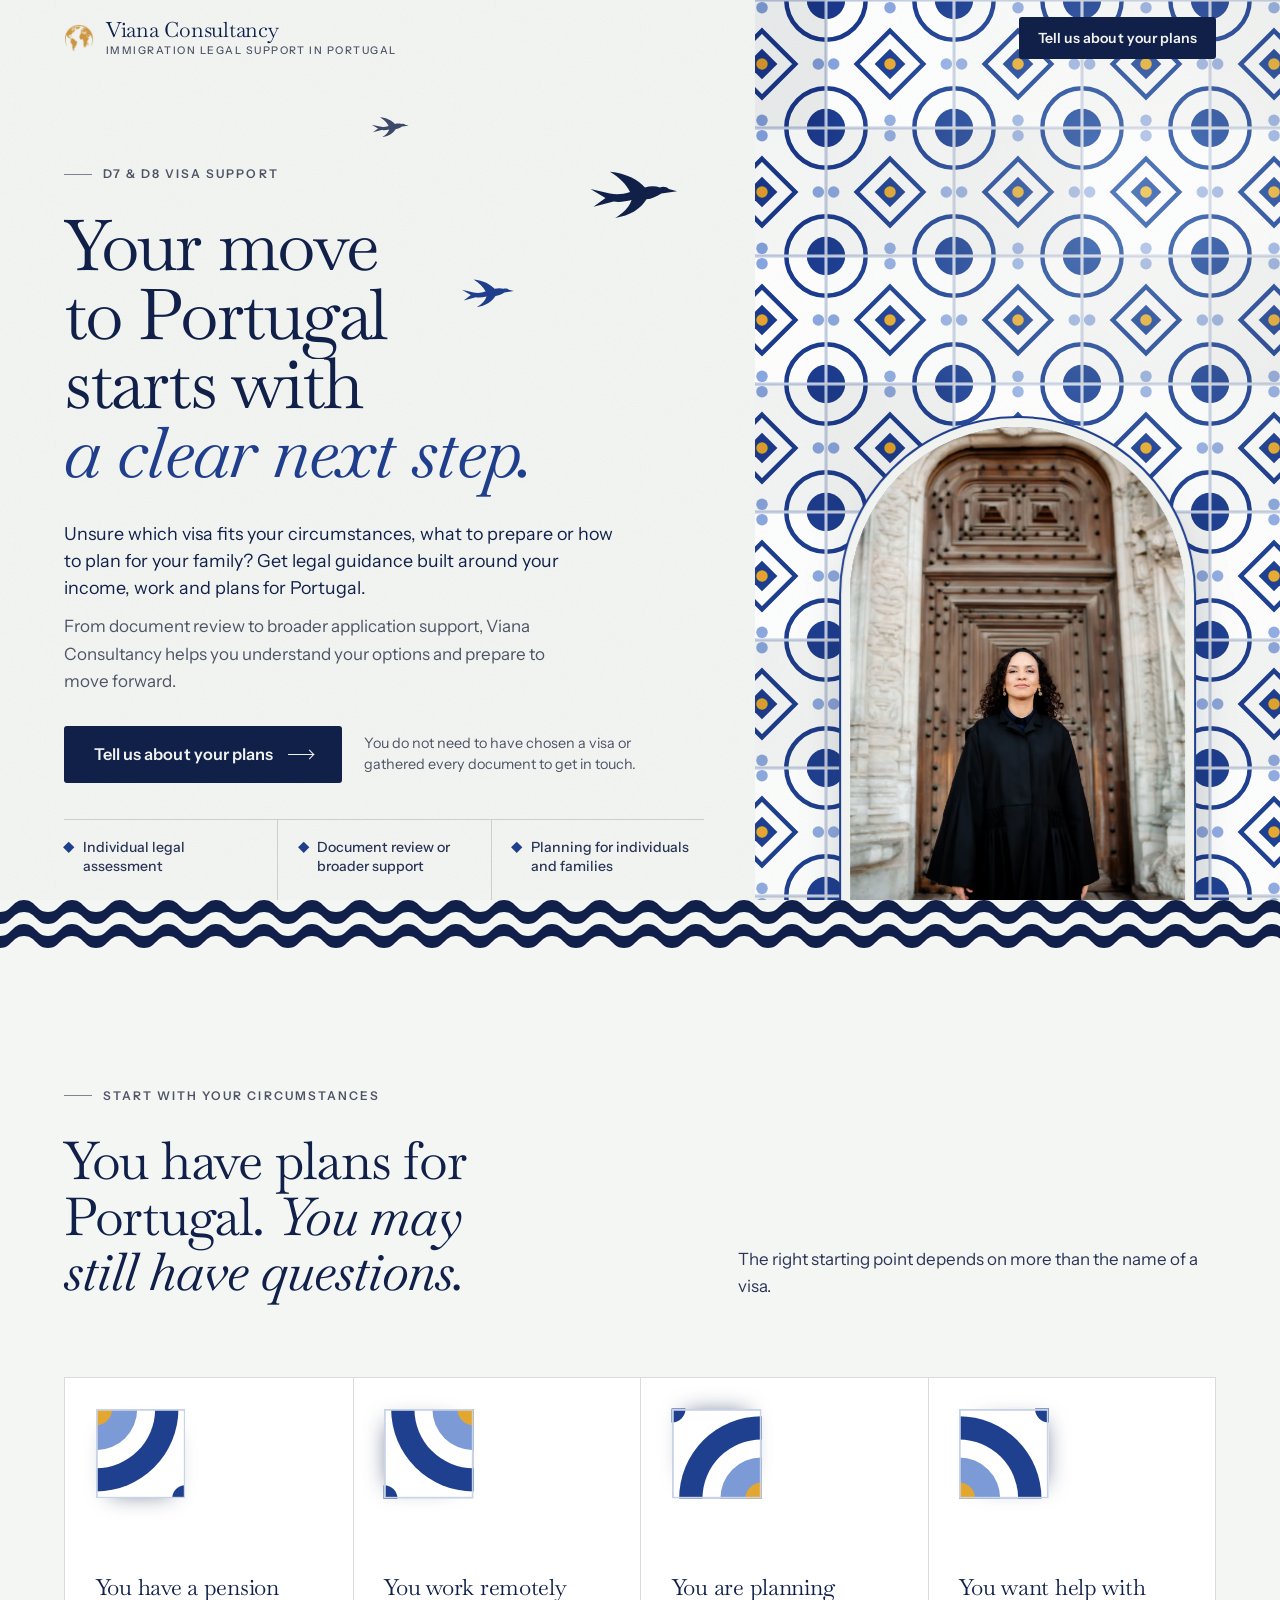
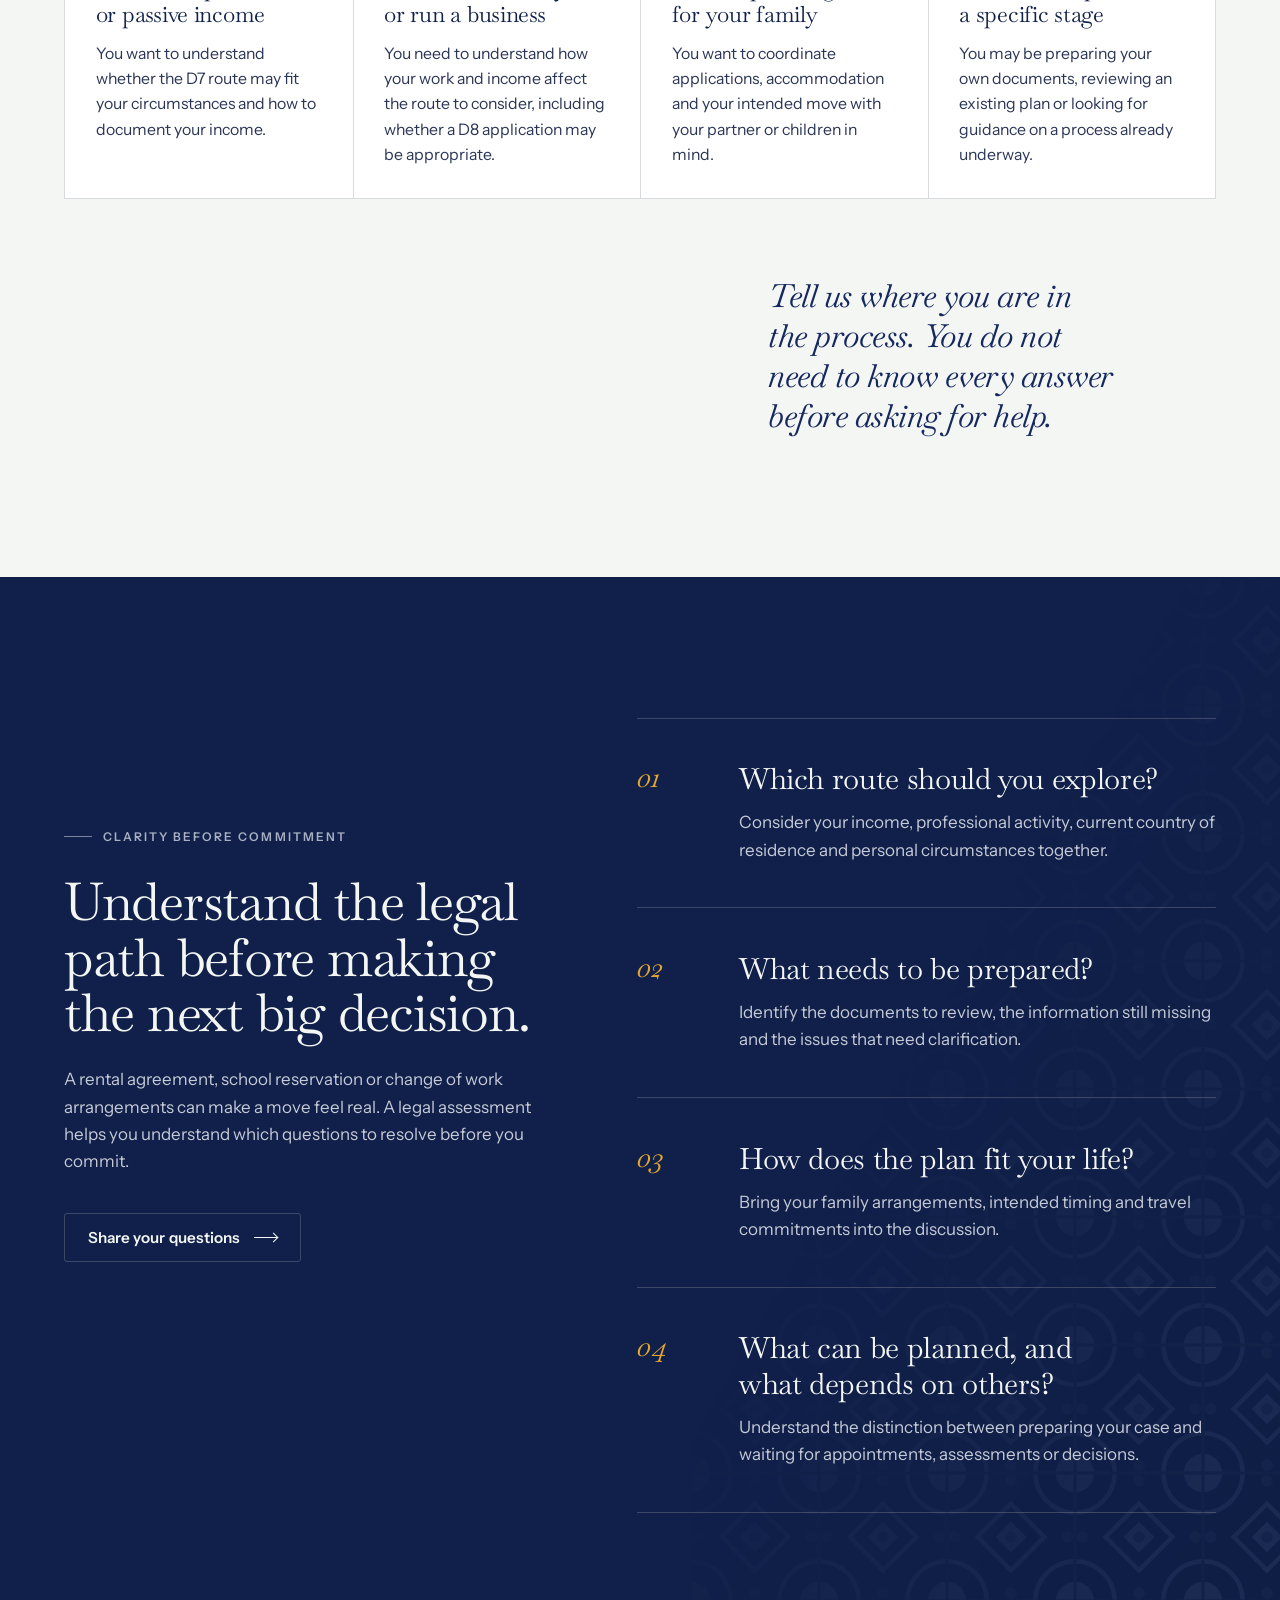
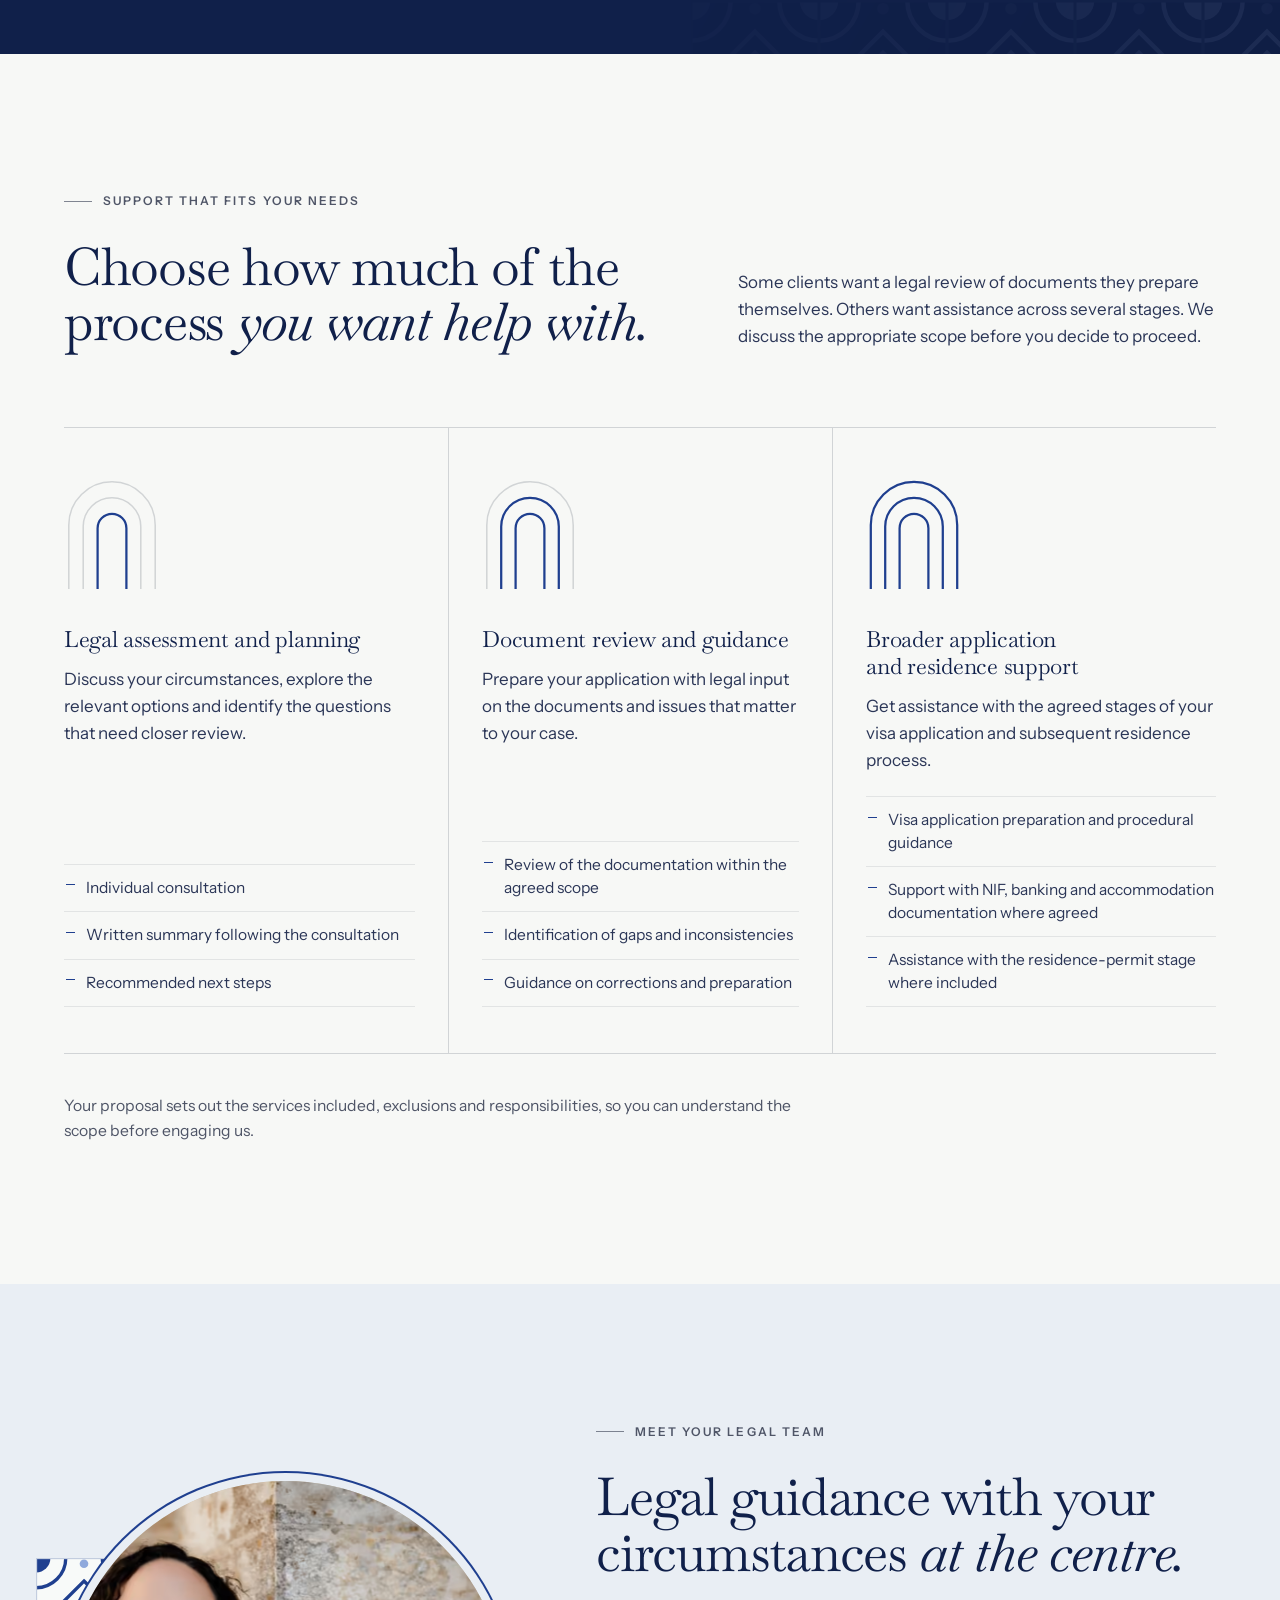
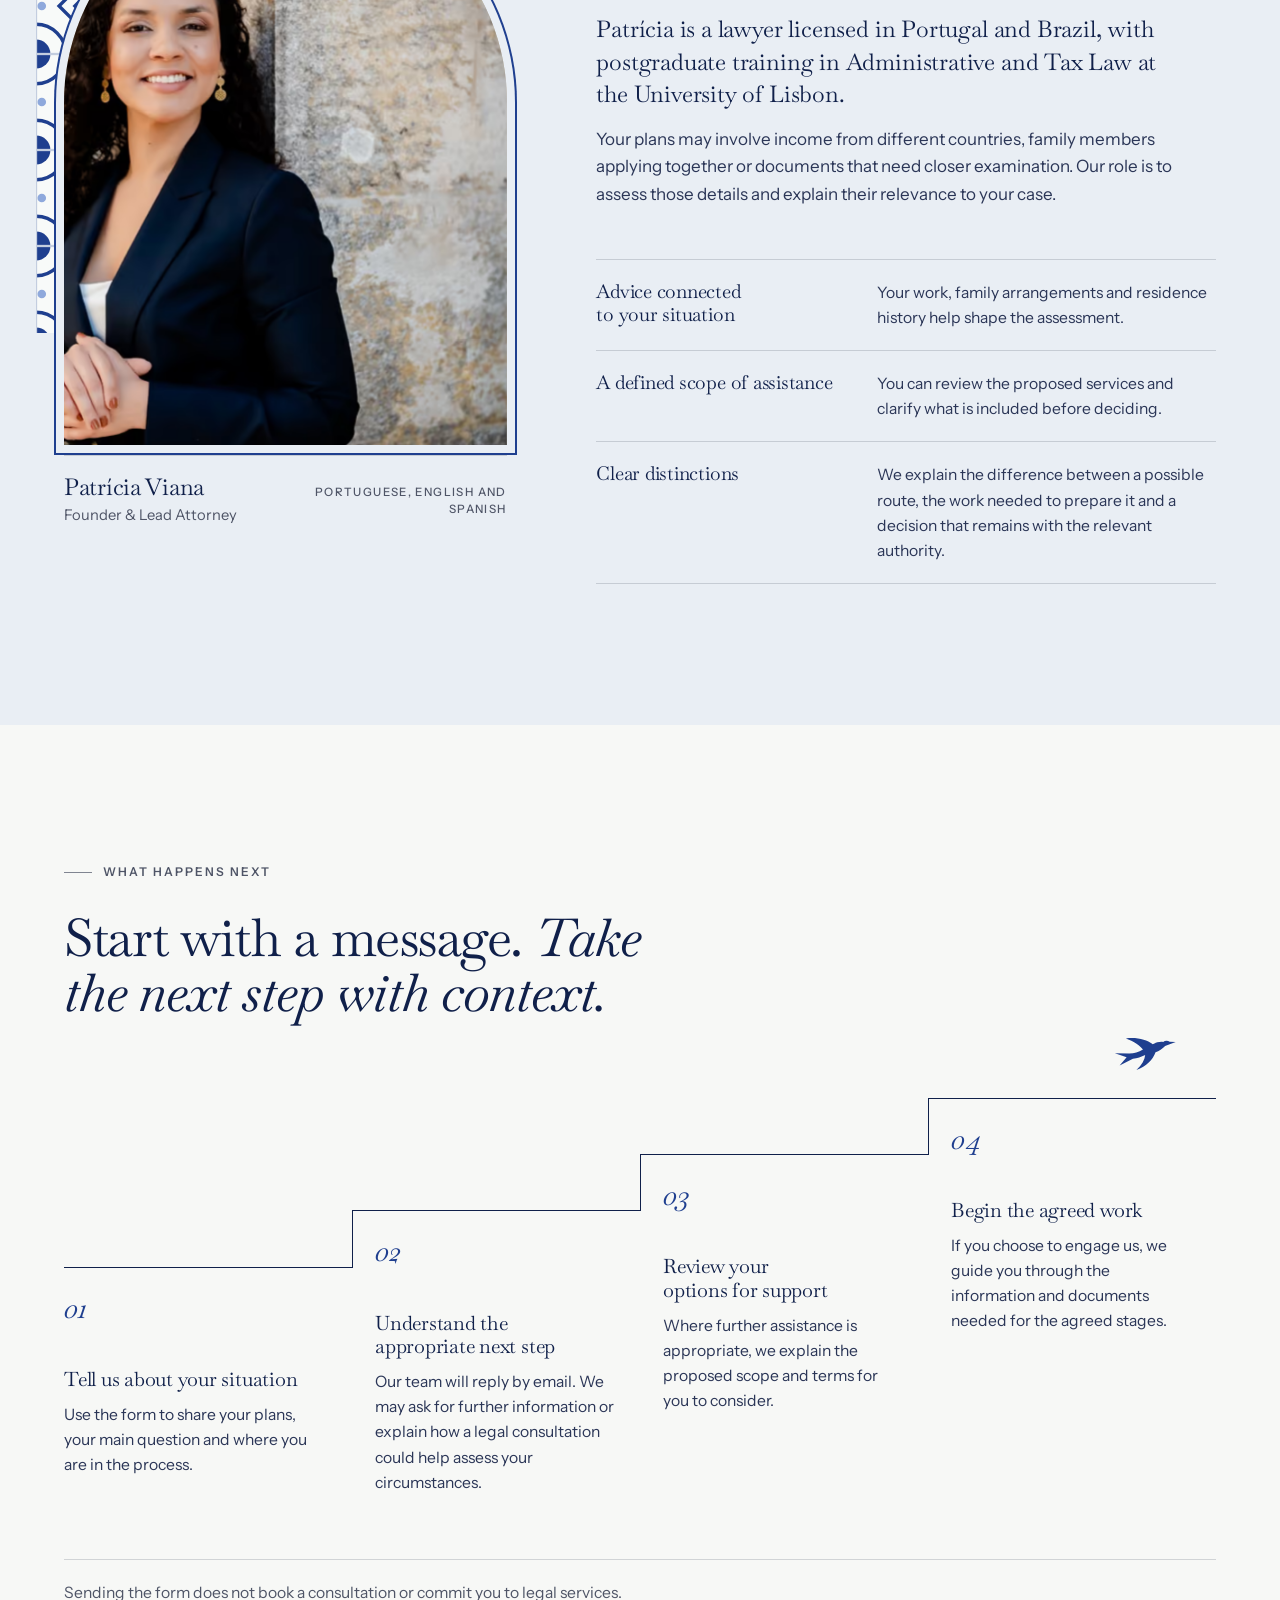
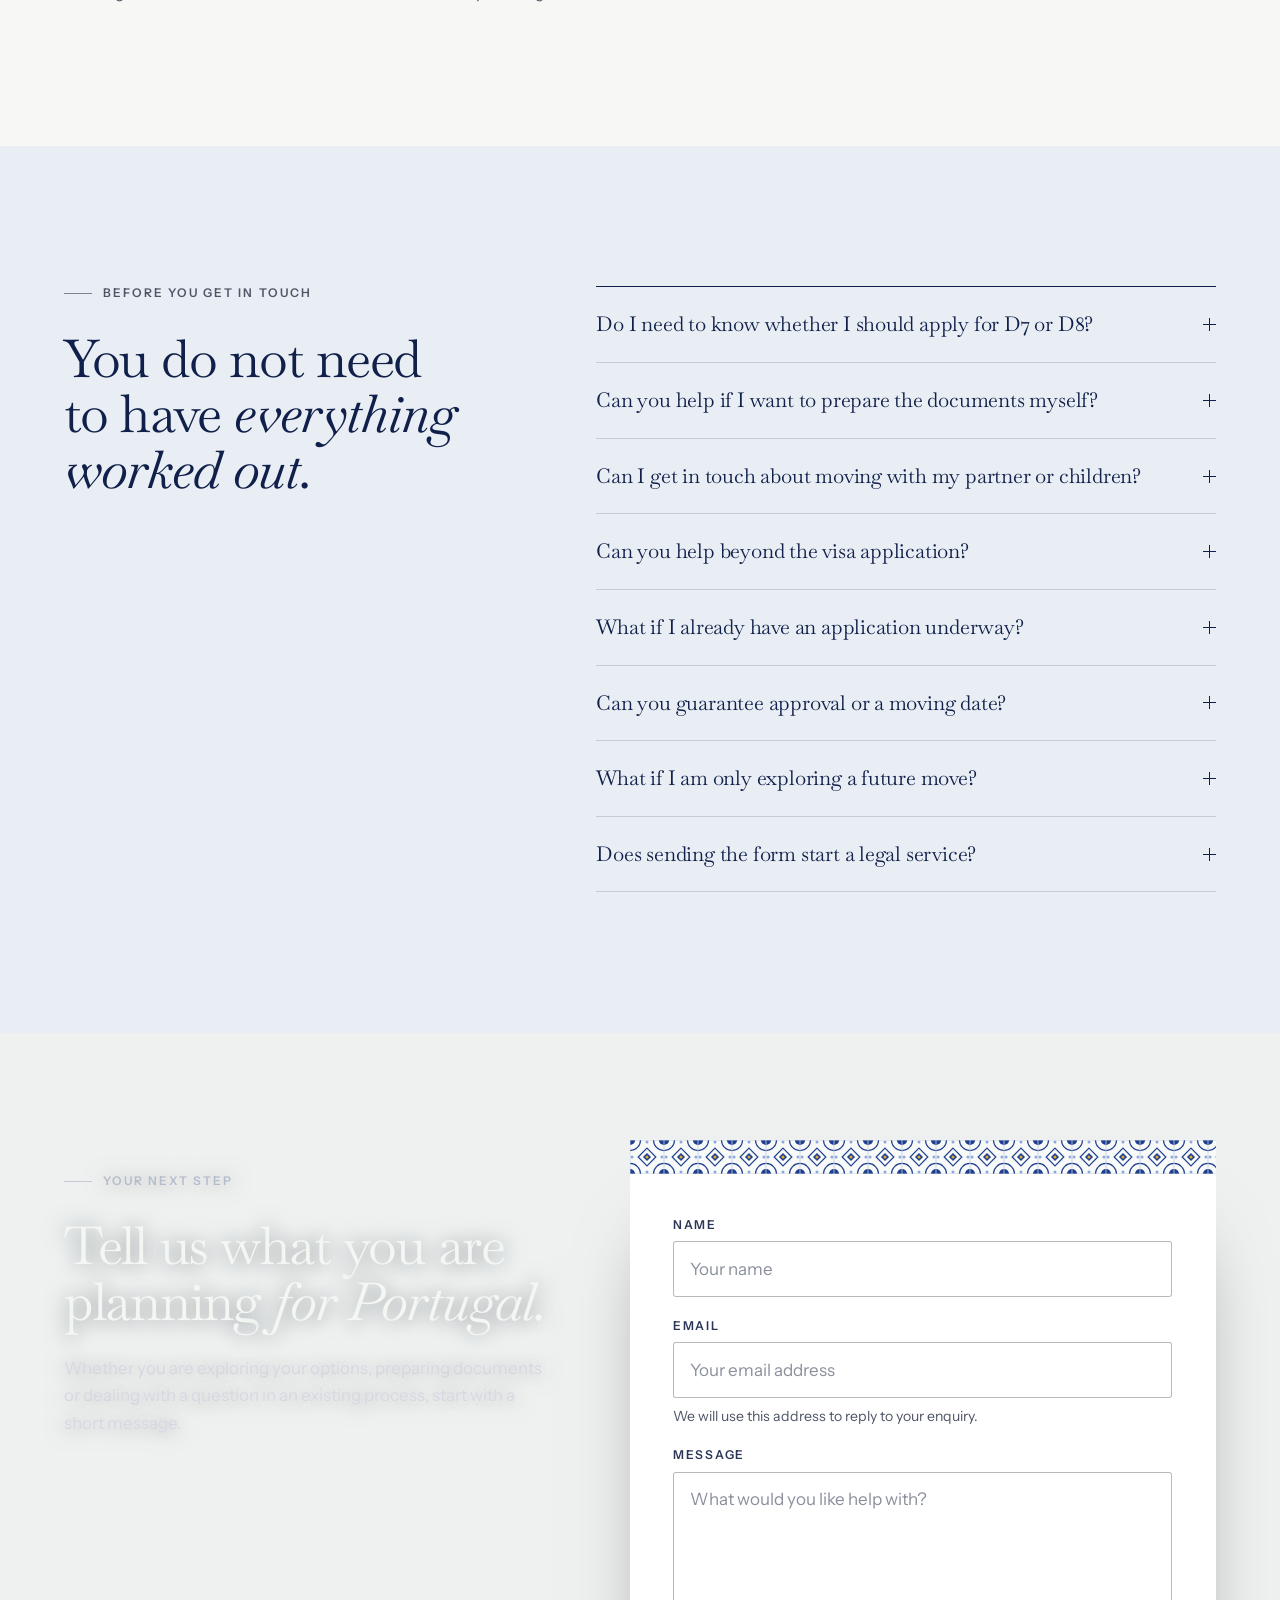
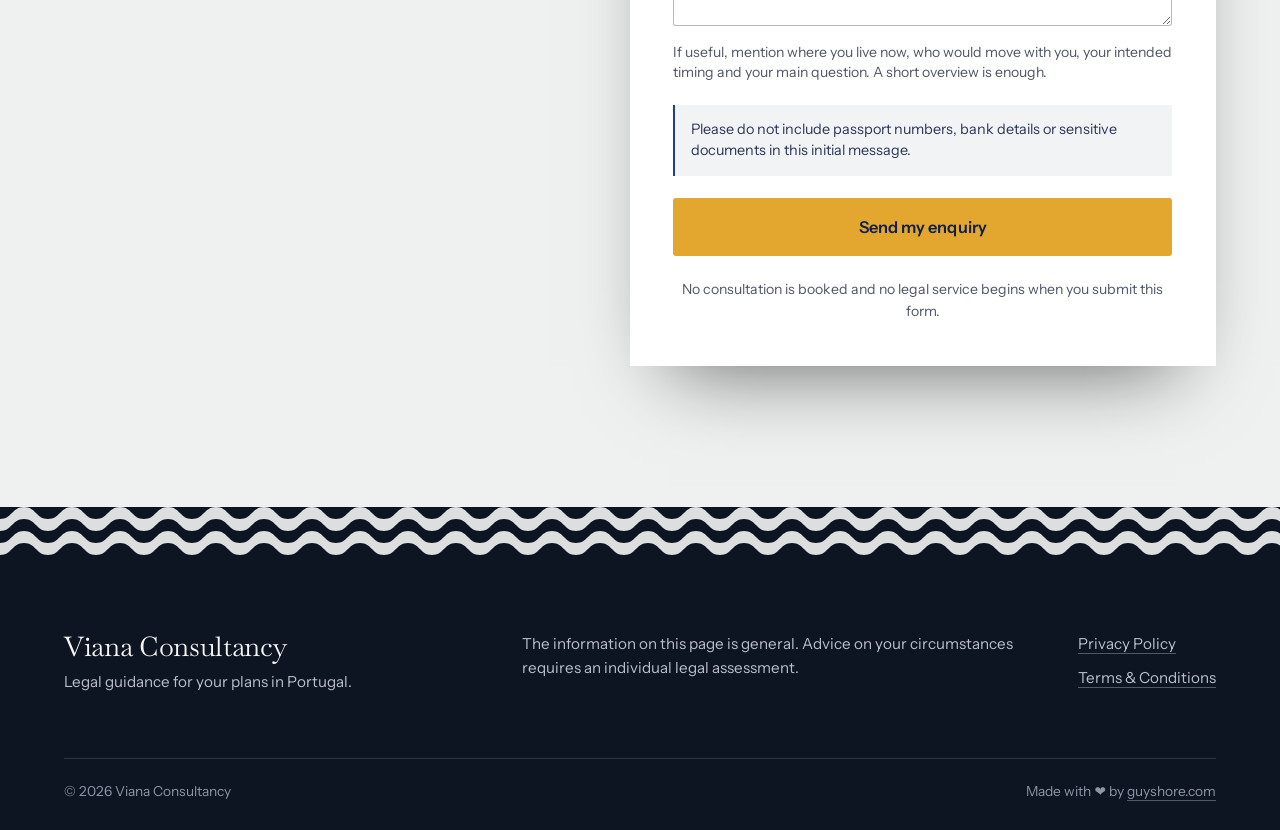
==== b/index.html @ 2a5c76be "Add page B of the A/B test under /b/ A second landing page built from scratch for the D7/D8 audience" ====
<!DOCTYPE html>
<html lang="en">
<head>
  <meta charset="UTF-8">
  <meta name="viewport" content="width=device-width, initial-scale=1">
  <title>D7 &amp; D8 Visa Legal Support in Portugal | Viana Consultancy</title>
  <meta name="description" content="Unsure which visa fits your circumstances, what to prepare or how to plan for your family? Get legal guidance built around your income, work and plans for Portugal.">
  <!-- Page B of the A/B test. It is served under "/" for half of the visitors, so the
       canonical is the home page and every asset path is absolute (/b/...). -->
  <link rel="canonical" href="https://visa.vianaconsultancy.com/">
  <meta name="theme-color" content="#F4F6F4">

  <meta property="og:type" content="website">
  <meta property="og:url" content="https://visa.vianaconsultancy.com/">
  <meta property="og:title" content="Your move to Portugal starts with a clear next step.">
  <meta property="og:description" content="Legal guidance for D7 and D8 visas, built around your income, work and plans for Portugal.">
  <meta property="og:image" content="https://visa.vianaconsultancy.com/b/img/og.jpg">
  <meta name="twitter:card" content="summary_large_image">

  <link rel="icon" href="/b/img/mark-64.png" sizes="64x64" type="image/png">
  <link rel="apple-touch-icon" href="/b/img/mark-180.png">

  <link rel="preload" href="/b/fonts/Baskervville-normal.woff2" as="font" type="font/woff2" crossorigin>
  <link rel="preload" href="/b/fonts/InstrumentSans-normal.woff2" as="font" type="font/woff2" crossorigin>
  <link rel="stylesheet" href="/b/css/b.css">

  <script type="application/ld+json">
  {
    "@context": "https://schema.org",
    "@type": "LegalService",
    "name": "Viana Consultancy",
    "description": "Immigration legal support in Portugal. Legal guidance for D7 and D8 visas.",
    "url": "https://visa.vianaconsultancy.com/",
    "areaServed": "Portugal",
    "knowsLanguage": ["pt", "en", "es"],
    "founder": { "@type": "Person", "name": "Patrícia Viana", "jobTitle": "Founder & Lead Attorney" }
  }
  </script>
  <script type="application/ld+json">
  {
    "@context": "https://schema.org",
    "@type": "FAQPage",
    "mainEntity": [
      { "@type": "Question", "name": "Do I need to know whether I should apply for D7 or D8?", "acceptedAnswer": { "@type": "Answer", "text": "No. Tell us about your income, work and plans. We can explain the next step for assessing which route may be appropriate. Eligibility requires an individual assessment." } },
      { "@type": "Question", "name": "Can you help if I want to prepare the documents myself?", "acceptedAnswer": { "@type": "Answer", "text": "Yes. We offer document review and legal guidance as well as broader assistance. The scope depends on your circumstances and the support you need." } },
      { "@type": "Question", "name": "Can I get in touch about moving with my partner or children?", "acceptedAnswer": { "@type": "Answer", "text": "Yes. Mention who would be moving with you and any timing considerations. Family circumstances are an important part of planning the appropriate approach." } },
      { "@type": "Question", "name": "Can you help beyond the visa application?", "acceptedAnswer": { "@type": "Answer", "text": "Our assistance can include the subsequent residence-permit stage in Portugal. Your proposal will specify which stages and services are included." } },
      { "@type": "Question", "name": "What if I already have an application underway?", "acceptedAnswer": { "@type": "Answer", "text": "Briefly describe the type of application, its current stage and the issue you want help with. If there is an official notice or deadline, mention it so we can understand the context and advise on the appropriate next step." } },
      { "@type": "Question", "name": "Can you guarantee approval or a moving date?", "acceptedAnswer": { "@type": "Answer", "text": "No. Decisions and appointment availability remain with the relevant authorities, and banking procedures are subject to the bank's assessment. We can help prepare the agreed parts of your case and explain the dependencies." } },
      { "@type": "Question", "name": "What if I am only exploring a future move?", "acceptedAnswer": { "@type": "Answer", "text": "You can still get in touch. Let us know your intended timing and the questions you want to resolve. Planning may begin well before it is appropriate to submit an application." } },
      { "@type": "Question", "name": "Does sending the form start a legal service?", "acceptedAnswer": { "@type": "Answer", "text": "No. The form is an initial enquiry. It does not book a consultation or create an attorney-client relationship. Any consultation or further service will be agreed separately." } }
    ]
  }
  </script>

  <script src="/b/js/tracking.js" defer></script>
  <script type="module" src="/b/js/main.js"></script>
</head>
<body>
  <a class="skip" href="#main">Skip to content</a>

  <!-- The wall: one fixed canvas behind the page. Sunlight through a Gothic window in the
       morning (hero), the same wall at dusk behind the contact form. Decorative only. -->
  <div class="wall" aria-hidden="true">
    <canvas id="wall"></canvas>
  </div>

  <header class="head" id="top">
    <a class="brand" href="#top" aria-label="Viana Consultancy, back to the top">
      <img class="brand__mark" src="/b/img/mark-64.png" width="30" height="30" alt="">
      <span class="brand__text">
        <span class="brand__name">Viana Consultancy</span>
        <span class="brand__desc">Immigration legal support in Portugal</span>
      </span>
    </a>
    <a class="btn btn--ink head__cta" href="#contact">Tell us about your plans</a>
  </header>

  <main id="main">

    <!-- ================= HERO ================= -->
    <section class="hero" aria-labelledby="hero-title">
      <div class="hero__text">
        <p class="eyebrow">D7 &amp; D8 visa support</p>
        <h1 id="hero-title" class="hero__title">
          <span class="line"><span>Your move</span></span>
          <span class="line"><span>to Portugal</span></span>
          <span class="line"><span>starts with</span></span>
          <span class="line"><span><em>a clear next step.</em></span></span>
        </h1>
        <p class="hero__lede">Unsure which visa fits your circumstances, what to prepare or how to plan for your family? Get legal guidance built around your income, work and plans for Portugal.</p>
        <p class="hero__support">From document review to broader application support, Viana Consultancy helps you understand your options and prepare to move forward.</p>
        <div class="hero__action">
          <a class="btn btn--ink btn--lg" href="#contact">Tell us about your plans <span class="btn__arrow" aria-hidden="true"></span></a>
          <p class="hero__micro">You do not need to have chosen a visa or gathered every document to get in touch.</p>
        </div>
        <ul class="hero__marks" aria-label="What you can expect">
          <li>Individual legal assessment</li>
          <li>Document review or broader support</li>
          <li>Planning for individuals and families</li>
        </ul>
      </div>

      <!-- A wall of azulejos that lays itself tile by tile, with Patrícia at a Lisbon doorway in the arch. -->
      <div class="hero__wall">
        <div class="tiles" id="tiles" aria-hidden="true"></div>
        <div class="tiles__sheen" aria-hidden="true"></div>
        <figure class="hero__arch">
          <picture>
            <source type="image/avif" srcset="/b/img/patricia-door-640.avif 640w, /b/img/patricia-door-1066.avif 1066w" sizes="(max-width: 900px) 62vw, 26vw">
            <img src="/b/img/patricia-door-1066.webp" srcset="/b/img/patricia-door-640.webp 640w, /b/img/patricia-door-1066.webp 1066w" sizes="(max-width: 900px) 62vw, 26vw" width="1066" height="1500" fetchpriority="high" decoding="async" alt="Patrícia Viana in her lawyer's robe at a carved stone doorway in Lisbon">
          </picture>
        </figure>
      </div>

      <!-- Swallows: the Portuguese emblem of leaving, arriving and making a home. -->
      <svg class="swallow swallow--1" viewBox="0 0 120 64" aria-hidden="true" focusable="false"><path d="M118 27l-11-3c-3-3-8-4-12-2-6-2-13-2-20 0C66 12 50 3 28 1c13 8 22 17 27 27-9 3-18 4-27 2L2 24l20 12-16 12 27-7c8 1 16 0 24-2-3 9-10 17-22 24 20-3 34-12 42-25 7-1 14-4 20-8z"/></svg>
      <svg class="swallow swallow--2" viewBox="0 0 120 64" aria-hidden="true" focusable="false"><path d="M118 27l-11-3c-3-3-8-4-12-2-6-2-13-2-20 0C66 12 50 3 28 1c13 8 22 17 27 27-9 3-18 4-27 2L2 24l20 12-16 12 27-7c8 1 16 0 24-2-3 9-10 17-22 24 20-3 34-12 42-25 7-1 14-4 20-8z"/></svg>
      <svg class="swallow swallow--3" viewBox="0 0 120 64" aria-hidden="true" focusable="false"><path d="M118 27l-11-3c-3-3-8-4-12-2-6-2-13-2-20 0C66 12 50 3 28 1c13 8 22 17 27 27-9 3-18 4-27 2L2 24l20 12-16 12 27-7c8 1 16 0 24-2-3 9-10 17-22 24 20-3 34-12 42-25 7-1 14-4 20-8z"/></svg>
    </section>

    <!-- Calçada portuguesa: the wave pavement of Lisbon's squares. -->
    <div class="calcada" aria-hidden="true"></div>

    <!-- ================= SITUATIONS ================= -->
    <section class="situations" aria-labelledby="situations-title">
      <div class="wrap">
        <header class="sec-head sec-head--split">
          <div>
            <p class="eyebrow">Start with your circumstances</p>
            <h2 id="situations-title">You have plans for Portugal. <em>You may still have questions.</em></h2>
          </div>
          <p class="sec-head__lede">The right starting point depends on more than the name of a visa.</p>
        </header>
        <ul class="sheets">
          <li class="sheet">
            <svg class="tile-motif" style="--r:0deg" viewBox="0 0 100 100" aria-hidden="true" focusable="false"><rect width="100" height="100" fill="#fff"/><circle cx="0" cy="0" r="92" fill="#1F3F8F"/><circle cx="0" cy="0" r="66" fill="#fff"/><circle cx="0" cy="0" r="46" fill="#7C9AD6"/><circle cx="0" cy="0" r="18" fill="#E3A72F"/><circle cx="100" cy="100" r="15" fill="#1F3F8F"/><rect x="1" y="1" width="98" height="98" fill="none" stroke="#C9D3E6" stroke-width="2"/></svg>
            <h3>You have a pension or passive income</h3>
            <p>You want to understand whether the D7 route may fit your circumstances and how to document your income.</p>
          </li>
          <li class="sheet">
            <svg class="tile-motif" style="--r:90deg" viewBox="0 0 100 100" aria-hidden="true" focusable="false"><rect width="100" height="100" fill="#fff"/><circle cx="0" cy="0" r="92" fill="#1F3F8F"/><circle cx="0" cy="0" r="66" fill="#fff"/><circle cx="0" cy="0" r="46" fill="#7C9AD6"/><circle cx="0" cy="0" r="18" fill="#E3A72F"/><circle cx="100" cy="100" r="15" fill="#1F3F8F"/><rect x="1" y="1" width="98" height="98" fill="none" stroke="#C9D3E6" stroke-width="2"/></svg>
            <h3>You work remotely or run a business</h3>
            <p>You need to understand how your work and income affect the route to consider, including whether a D8 application may be appropriate.</p>
          </li>
          <li class="sheet">
            <svg class="tile-motif" style="--r:180deg" viewBox="0 0 100 100" aria-hidden="true" focusable="false"><rect width="100" height="100" fill="#fff"/><circle cx="0" cy="0" r="92" fill="#1F3F8F"/><circle cx="0" cy="0" r="66" fill="#fff"/><circle cx="0" cy="0" r="46" fill="#7C9AD6"/><circle cx="0" cy="0" r="18" fill="#E3A72F"/><circle cx="100" cy="100" r="15" fill="#1F3F8F"/><rect x="1" y="1" width="98" height="98" fill="none" stroke="#C9D3E6" stroke-width="2"/></svg>
            <h3>You are planning for your family</h3>
            <p>You want to coordinate applications, accommodation and your intended move with your partner or children in mind.</p>
          </li>
          <li class="sheet">
            <svg class="tile-motif" style="--r:270deg" viewBox="0 0 100 100" aria-hidden="true" focusable="false"><rect width="100" height="100" fill="#fff"/><circle cx="0" cy="0" r="92" fill="#1F3F8F"/><circle cx="0" cy="0" r="66" fill="#fff"/><circle cx="0" cy="0" r="46" fill="#7C9AD6"/><circle cx="0" cy="0" r="18" fill="#E3A72F"/><circle cx="100" cy="100" r="15" fill="#1F3F8F"/><rect x="1" y="1" width="98" height="98" fill="none" stroke="#C9D3E6" stroke-width="2"/></svg>
            <h3>You want help with a specific stage</h3>
            <p>You may be preparing your own documents, reviewing an existing plan or looking for guidance on a process already underway.</p>
          </li>
        </ul>
        <p class="situations__close">Tell us where you are in the process. You do not need to know every answer before asking for help.</p>
      </div>
    </section>

    <!-- ================= PLANNING ================= -->
    <section class="planning" aria-labelledby="planning-title">
      <div class="wrap planning__grid">
        <header class="planning__head">
          <p class="eyebrow">Clarity before commitment</p>
          <h2 id="planning-title">Understand the legal path before making the next big decision.</h2>
          <p class="sec-head__lede">A rental agreement, school reservation or change of work arrangements can make a move feel real. A legal assessment helps you understand which questions to resolve before you commit.</p>
          <a class="btn btn--line" href="#contact">Share your questions <span class="btn__arrow" aria-hidden="true"></span></a>
        </header>
        <ol class="questions">
          <li class="question">
            <span class="question__n" aria-hidden="true">01</span>
            <h3>Which route should you explore?</h3>
            <p>Consider your income, professional activity, current country of residence and personal circumstances together.</p>
          </li>
          <li class="question">
            <span class="question__n" aria-hidden="true">02</span>
            <h3>What needs to be prepared?</h3>
            <p>Identify the documents to review, the information still missing and the issues that need clarification.</p>
          </li>
          <li class="question">
            <span class="question__n" aria-hidden="true">03</span>
            <h3>How does the plan fit your life?</h3>
            <p>Bring your family arrangements, intended timing and travel commitments into the discussion.</p>
          </li>
          <li class="question">
            <span class="question__n" aria-hidden="true">04</span>
            <h3>What can be planned, and what depends on others?</h3>
            <p>Understand the distinction between preparing your case and waiting for appointments, assessments or decisions.</p>
          </li>
        </ol>
      </div>
    </section>

    <!-- ================= SUPPORT ================= -->
    <section class="support" aria-labelledby="support-title">
      <div class="wrap">
        <header class="sec-head sec-head--split">
          <div>
            <p class="eyebrow">Support that fits your needs</p>
            <h2 id="support-title">Choose how much of the process <em>you want help with.</em></h2>
          </div>
          <p class="sec-head__lede">Some clients want a legal review of documents they prepare themselves. Others want assistance across several stages. We discuss the appropriate scope before you decide to proceed.</p>
        </header>

        <div class="scopes">
          <article class="scope" data-scope="1">
            <svg class="scope__arch" viewBox="0 0 120 150" aria-hidden="true" focusable="false">
              <path class="arch arch--3" d="M6 150V70A54 54 0 0 1 114 70V150"/>
              <path class="arch arch--2" d="M24 150V72A36 36 0 0 1 96 72V150"/>
              <path class="arch arch--1" d="M42 150V74A18 18 0 0 1 78 74V150"/>
            </svg>
            <h3>Legal assessment and planning</h3>
            <p>Discuss your circumstances, explore the relevant options and identify the questions that need closer review.</p>
            <ul>
              <li>Individual consultation</li>
              <li>Written summary following the consultation</li>
              <li>Recommended next steps</li>
            </ul>
          </article>
          <article class="scope" data-scope="2">
            <svg class="scope__arch" viewBox="0 0 120 150" aria-hidden="true" focusable="false">
              <path class="arch arch--3" d="M6 150V70A54 54 0 0 1 114 70V150"/>
              <path class="arch arch--2" d="M24 150V72A36 36 0 0 1 96 72V150"/>
              <path class="arch arch--1" d="M42 150V74A18 18 0 0 1 78 74V150"/>
            </svg>
            <h3>Document review and guidance</h3>
            <p>Prepare your application with legal input on the documents and issues that matter to your case.</p>
            <ul>
              <li>Review of the documentation within the agreed scope</li>
              <li>Identification of gaps and inconsistencies</li>
              <li>Guidance on corrections and preparation</li>
            </ul>
          </article>
          <article class="scope" data-scope="3">
            <svg class="scope__arch" viewBox="0 0 120 150" aria-hidden="true" focusable="false">
              <path class="arch arch--3" d="M6 150V70A54 54 0 0 1 114 70V150"/>
              <path class="arch arch--2" d="M24 150V72A36 36 0 0 1 96 72V150"/>
              <path class="arch arch--1" d="M42 150V74A18 18 0 0 1 78 74V150"/>
            </svg>
            <h3>Broader application and residence support</h3>
            <p>Get assistance with the agreed stages of your visa application and subsequent residence process.</p>
            <ul>
              <li>Visa application preparation and procedural guidance</li>
              <li>Support with NIF, banking and accommodation documentation where agreed</li>
              <li>Assistance with the residence-permit stage where included</li>
            </ul>
          </article>
        </div>
        <p class="support__note">Your proposal sets out the services included, exclusions and responsibilities, so you can understand the scope before engaging us.</p>
      </div>
    </section>

    <!-- ================= LEGAL TEAM ================= -->
    <section class="team" aria-labelledby="team-title">
      <div class="wrap team__grid">
        <figure class="team__figure">
          <div class="team__frame">
            <picture>
              <source type="image/avif" srcset="/b/img/patricia-portrait-560.avif 560w, /b/img/patricia-portrait-853.avif 853w" sizes="(max-width: 900px) 78vw, 34vw">
              <img class="team__img" src="/b/img/patricia-portrait-853.webp" srcset="/b/img/patricia-portrait-560.webp 560w, /b/img/patricia-portrait-853.webp 853w" sizes="(max-width: 900px) 78vw, 34vw" width="853" height="1066" loading="lazy" decoding="async" alt="Patrícia Viana, smiling, in a navy blazer beside a limestone wall in Lisbon">
            </picture>
          </div>
          <figcaption class="team__caption">
            <span class="team__name">Patrícia Viana</span>
            <span class="team__role">Founder &amp; Lead Attorney</span>
            <span class="team__langs">Portuguese, English and Spanish</span>
          </figcaption>
        </figure>
        <div class="team__body">
          <p class="eyebrow">Meet your legal team</p>
          <h2 id="team-title">Legal guidance with your circumstances <em>at the centre.</em></h2>
          <p class="team__lead">Patrícia is a lawyer licensed in Portugal and Brazil, with postgraduate training in Administrative and Tax Law at the University of Lisbon.</p>
          <p class="team__text">Your plans may involve income from different countries, family members applying together or documents that need closer examination. Our role is to assess those details and explain their relevance to your case.</p>
          <ul class="principles">
            <li>
              <h3>Advice connected to your situation</h3>
              <p>Your work, family arrangements and residence history help shape the assessment.</p>
            </li>
            <li>
              <h3>A defined scope of assistance</h3>
              <p>You can review the proposed services and clarify what is included before deciding.</p>
            </li>
            <li>
              <h3>Clear distinctions</h3>
              <p>We explain the difference between a possible route, the work needed to prepare it and a decision that remains with the relevant authority.</p>
            </li>
          </ul>
        </div>
      </div>
    </section>

    <!-- ================= PROCESS ================= -->
    <section class="process" aria-labelledby="process-title">
      <div class="wrap">
        <header class="sec-head">
          <p class="eyebrow">What happens next</p>
          <h2 id="process-title">Start with a message. <em>Take the next step with context.</em></h2>
        </header>
        <div class="steps-wrap">
        <svg class="steps__swallow" viewBox="0 0 120 64" aria-hidden="true" focusable="false"><path d="M118 27l-11-3c-3-3-8-4-12-2-6-2-13-2-20 0C66 12 50 3 28 1c13 8 22 17 27 27-9 3-18 4-27 2L2 24l20 12-16 12 27-7c8 1 16 0 24-2-3 9-10 17-22 24 20-3 34-12 42-25 7-1 14-4 20-8z"/></svg>
        <ol class="steps">
          <li class="step">
            <span class="step__n" aria-hidden="true">01</span>
            <h3>Tell us about your situation</h3>
            <p>Use the form to share your plans, your main question and where you are in the process.</p>
          </li>
          <li class="step">
            <span class="step__n" aria-hidden="true">02</span>
            <h3>Understand the appropriate next step</h3>
            <p>Our team will reply by email. We may ask for further information or explain how a legal consultation could help assess your circumstances.</p>
          </li>
          <li class="step">
            <span class="step__n" aria-hidden="true">03</span>
            <h3>Review your options for support</h3>
            <p>Where further assistance is appropriate, we explain the proposed scope and terms for you to consider.</p>
          </li>
          <li class="step">
            <span class="step__n" aria-hidden="true">04</span>
            <h3>Begin the agreed work</h3>
            <p>If you choose to engage us, we guide you through the information and documents needed for the agreed stages.</p>
          </li>
        </ol>
        </div>
        <p class="process__note">Sending the form does not book a consultation or commit you to legal services.</p>
      </div>
    </section>

    <!-- ================= FAQ ================= -->
    <section class="faq" aria-labelledby="faq-title">
      <div class="wrap faq__grid">
        <header class="faq__head">
          <p class="eyebrow">Before you get in touch</p>
          <h2 id="faq-title">You do not need to have <em>everything worked out.</em></h2>
        </header>
        <div class="faq__list">
          <details class="qa" name="faq">
            <summary><span>Do I need to know whether I should apply for D7 or D8?</span></summary>
            <div class="qa__a"><p>No. Tell us about your income, work and plans. We can explain the next step for assessing which route may be appropriate. Eligibility requires an individual assessment.</p></div>
          </details>
          <details class="qa" name="faq">
            <summary><span>Can you help if I want to prepare the documents myself?</span></summary>
            <div class="qa__a"><p>Yes. We offer document review and legal guidance as well as broader assistance. The scope depends on your circumstances and the support you need.</p></div>
          </details>
          <details class="qa" name="faq">
            <summary><span>Can I get in touch about moving with my partner or children?</span></summary>
            <div class="qa__a"><p>Yes. Mention who would be moving with you and any timing considerations. Family circumstances are an important part of planning the appropriate approach.</p></div>
          </details>
          <details class="qa" name="faq">
            <summary><span>Can you help beyond the visa application?</span></summary>
            <div class="qa__a"><p>Our assistance can include the subsequent residence-permit stage in Portugal. Your proposal will specify which stages and services are included.</p></div>
          </details>
          <details class="qa" name="faq">
            <summary><span>What if I already have an application underway?</span></summary>
            <div class="qa__a"><p>Briefly describe the type of application, its current stage and the issue you want help with. If there is an official notice or deadline, mention it so we can understand the context and advise on the appropriate next step.</p></div>
          </details>
          <details class="qa" name="faq">
            <summary><span>Can you guarantee approval or a moving date?</span></summary>
            <div class="qa__a"><p>No. Decisions and appointment availability remain with the relevant authorities, and banking procedures are subject to the bank's assessment. We can help prepare the agreed parts of your case and explain the dependencies.</p></div>
          </details>
          <details class="qa" name="faq">
            <summary><span>What if I am only exploring a future move?</span></summary>
            <div class="qa__a"><p>You can still get in touch. Let us know your intended timing and the questions you want to resolve. Planning may begin well before it is appropriate to submit an application.</p></div>
          </details>
          <details class="qa" name="faq">
            <summary><span>Does sending the form start a legal service?</span></summary>
            <div class="qa__a"><p>No. The form is an initial enquiry. It does not book a consultation or create an attorney-client relationship. Any consultation or further service will be agreed separately.</p></div>
          </details>
        </div>
      </div>
    </section>

    <!-- ================= CONTACT ================= -->
    <section class="contact" id="contact" aria-labelledby="contact-title">
      <div class="wrap contact__grid">
        <header class="contact__head">
          <p class="eyebrow">Your next step</p>
          <h2 id="contact-title">Tell us what you are planning <em>for Portugal.</em></h2>
          <p class="sec-head__lede">Whether you are exploring your options, preparing documents or dealing with a question in an existing process, start with a short message.</p>
        </header>

        <div class="card" id="enquiry">
          <form class="form" id="enquiry-form" novalidate data-source="page-b">
            <div class="field">
              <label for="f-name">Name</label>
              <input id="f-name" name="name" type="text" autocomplete="name" placeholder="Your name" required aria-describedby="e-name">
              <p class="field__error" id="e-name" hidden>Please enter your name.</p>
            </div>
            <div class="field">
              <label for="f-email">Email</label>
              <input id="f-email" name="email" type="email" autocomplete="email" inputmode="email" placeholder="Your email address" required aria-describedby="h-email e-email">
              <p class="field__help" id="h-email">We will use this address to reply to your enquiry.</p>
              <p class="field__error" id="e-email" hidden>Please enter a valid email address.</p>
            </div>
            <div class="field">
              <label for="f-message">Message</label>
              <textarea id="f-message" name="message" rows="5" placeholder="What would you like help with?" required aria-describedby="h-message e-message"></textarea>
              <p class="field__help" id="h-message">If useful, mention where you live now, who would move with you, your intended timing and your main question. A short overview is enough.</p>
              <p class="field__error" id="e-message" hidden>Please add a brief message about your situation.</p>
            </div>
            <!-- Honeypot: people never see or reach this field. -->
            <div class="trap" aria-hidden="true">
              <label for="f-company">Company</label>
              <input id="f-company" name="company" type="text" tabindex="-1" autocomplete="off">
            </div>
            <p class="form__privacy">Please do not include passport numbers, bank details or sensitive documents in this initial message.</p>
            <div class="form__check" id="enquiry-check"></div>
            <div class="form__error" id="enquiry-error" role="alert" hidden>
              <strong>Your enquiry could not be sent.</strong>
              <span>Please try submitting the form again.</span>
            </div>
            <button class="btn btn--gold btn--lg form__submit" type="submit" data-label="Send my enquiry" data-busy="Sending your enquiry...">Send my enquiry</button>
            <p class="form__reassure">No consultation is booked and no legal service begins when you submit this form.</p>
          </form>
          <div class="sent" id="enquiry-sent" tabindex="-1" hidden>
            <svg class="sent__arch" viewBox="0 0 120 150" aria-hidden="true" focusable="false"><path d="M24 150V72A36 36 0 0 1 96 72V150"/></svg>
            <h3>Thank you. Your enquiry has been received.</h3>
            <p>Our team will reply to the email address you provided with the appropriate next step. You do not need to submit the form again.</p>
          </div>
        </div>
      </div>
    </section>
  </main>

  <footer class="foot">
    <div class="wrap foot__grid">
      <div class="foot__brand">
        <p class="foot__name">Viana Consultancy</p>
        <p class="foot__desc">Legal guidance for your plans in Portugal.</p>
      </div>
      <p class="foot__notice">The information on this page is general. Advice on your circumstances requires an individual legal assessment.</p>
      <nav class="foot__links" aria-label="Legal">
        <a href="/privacy.html">Privacy Policy</a>
        <a href="/terms.html">Terms &amp; Conditions</a>
      </nav>
    </div>
    <div class="wrap foot__base">
      <p>&copy; <span id="year">2026</span> Viana Consultancy</p>
      <p>Made with ❤️ by <a href="https://guyshore.com" target="_blank" rel="noopener">guyshore.com</a></p>
    </div>
  </footer>
</body>
</html>
---- b/css/b.css ----
/* Page B, visa.vianaconsultancy.com
   Concept: Lisbon light on limestone. One wall behind the page, morning in the hero, dusk at the form.
   Two typefaces: Baskervville says, Instrument Sans labels. Gold is held back for the next step. */

@font-face{ font-family:"Baskervville"; font-style:normal; font-weight:400 700; font-display:swap; src:url("/b/fonts/Baskervville-normal.woff2") format("woff2"); }
@font-face{ font-family:"Baskervville"; font-style:italic; font-weight:400 700; font-display:swap; src:url("/b/fonts/Baskervville-italic.woff2") format("woff2"); }
@font-face{ font-family:"Instrument Sans"; font-style:normal; font-weight:400 700; font-stretch:75% 100%; font-display:swap; src:url("/b/fonts/InstrumentSans-normal.woff2") format("woff2"); }

:root{
  --stone:#EEF1F0;
  --glaze:#F4F6F4;
  --cobalt:#1F3F8F;
  --cobalt-deep:#16295F;
  --stone-2:#E9EEF4;
  --paper:#F7F8F6;
  --sheet:#FFFFFF;
  --ink:#10204A;
  --ink-2:#2B3657;
  --mute:#4F5567;
  --night:#0D1422;
  --dusk:#151E33;
  --gold:#E3A72F;
  --brass:#1F3F8F;
  --line:rgba(18,26,43,.16);
  --line-soft:rgba(18,26,43,.09);
  --line-inv:rgba(240,232,218,.20);
  --cream:#F4F6F4;

  --serif:"Baskervville","Baskerville","Libre Baskerville",Georgia,serif;
  --sans:"Instrument Sans",ui-sans-serif,system-ui,-apple-system,"Segoe UI",sans-serif;

  --ease-out:cubic-bezier(.16,1,.3,1);
  --ease-soft:cubic-bezier(.19,1,.22,1);
  --ease-play:cubic-bezier(.7,0,.2,1);

  --tile:url("data:image/svg+xml,%3Csvg xmlns='http://www.w3.org/2000/svg' viewBox='0 0 100 100'%3E%3Crect width='100' height='100' fill='%23F8FAF9'/%3E%3Cg fill='none' stroke='%231F3F8F' stroke-width='3.5'%3E%3Ccircle cx='0' cy='0' r='31'/%3E%3Ccircle cx='100' cy='0' r='31'/%3E%3Ccircle cx='0' cy='100' r='31'/%3E%3Ccircle cx='100' cy='100' r='31'/%3E%3Cpath d='M50 24L76 50 50 76 24 50z'/%3E%3C/g%3E%3Cg fill='%231F3F8F'%3E%3Ccircle cx='0' cy='0' r='15'/%3E%3Ccircle cx='100' cy='0' r='15'/%3E%3Ccircle cx='0' cy='100' r='15'/%3E%3Ccircle cx='100' cy='100' r='15'/%3E%3Cpath d='M50 38L62 50 50 62 38 50z'/%3E%3C/g%3E%3Cg fill='%238FA9DC'%3E%3Ccircle cx='50' cy='6' r='4.5'/%3E%3Ccircle cx='50' cy='94' r='4.5'/%3E%3Ccircle cx='6' cy='50' r='4.5'/%3E%3Ccircle cx='94' cy='50' r='4.5'/%3E%3C/g%3E%3Ccircle cx='50' cy='50' r='4.5' fill='%23E3A72F'/%3E%3Crect x='.6' y='.6' width='98.8' height='98.8' fill='none' stroke='%23C3CDDF' stroke-width='1.2'/%3E%3C/svg%3E");
  --gutter:clamp(20px,5vw,76px);
  --sec:clamp(84px,11vw,168px);
  --head-h:76px;
}

*,*::before,*::after{ box-sizing:border-box; }
html{ -webkit-text-size-adjust:100%; scroll-behavior:smooth; scroll-padding-top:calc(var(--head-h) + 12px); }
body{
  margin:0; background:var(--stone); color:var(--ink);
  font-family:var(--sans); font-size:1.0625rem; line-height:1.6;
  -webkit-font-smoothing:antialiased; text-rendering:optimizeLegibility;
  overflow-x:clip;
}
/* film grain: turns flat colour into a surface */
body::after{
  content:""; position:fixed; inset:0; z-index:50; pointer-events:none; opacity:.07; mix-blend-mode:multiply;
  background-image:url("data:image/svg+xml,%3Csvg xmlns='http://www.w3.org/2000/svg' width='220' height='220'%3E%3Cfilter id='n'%3E%3CfeTurbulence type='fractalNoise' baseFrequency='0.85' numOctaves='2' stitchTiles='stitch'/%3E%3CfeColorMatrix values='0 0 0 0 0.3 0 0 0 0 0.27 0 0 0 0 0.22 0 0 0 0.9 0'/%3E%3C/filter%3E%3Crect width='100%25' height='100%25' filter='url(%23n)'/%3E%3C/svg%3E");
}
img{ max-width:100%; height:auto; display:block; }
h1,h2,h3,p,ul,ol,figure{ margin:0; }
ul,ol{ padding:0; list-style:none; }
a{ color:inherit; }
:focus-visible{ outline:2px solid var(--ink); outline-offset:3px; border-radius:2px; }
.planning :focus-visible,.contact__head :focus-visible,.foot :focus-visible{ outline-color:var(--cream); }
::selection{ background:var(--ink); color:var(--cream); }

.wrap{ width:100%; max-width:1360px; margin-inline:auto; padding-inline:var(--gutter); }
.skip{ position:absolute; left:12px; top:-60px; z-index:100; background:var(--ink); color:var(--cream); padding:10px 14px; border-radius:3px; }
.skip:focus{ top:12px; }

/* ---------- type ---------- */
.eyebrow{
  font:600 .75rem/1.2 var(--sans); letter-spacing:.17em; text-transform:uppercase; color:var(--mute);
  display:flex; align-items:center; gap:.9em; margin-bottom:clamp(20px,2.4vw,30px);
}
.eyebrow::before{ content:""; width:28px; height:1px; background:currentColor; opacity:.7; }
h1,h2{ font-family:var(--serif); font-weight:400; letter-spacing:-.024em; text-wrap:balance; }
h2{ font-size:clamp(2.05rem,4.1vw,3.7rem); line-height:1.06; }
h1 em,h2 em{ font-style:italic; letter-spacing:-.018em; }
h3{ font-family:var(--serif); font-weight:400; font-size:clamp(1.3rem,1.75vw,1.6rem); line-height:1.2; letter-spacing:-.012em; text-wrap:balance; }
.sec-head{ max-width:60rem; margin-bottom:clamp(44px,6vw,84px); }
.sec-head__lede{ margin-top:clamp(18px,2vw,26px); max-width:44rem; font-size:clamp(1.06rem,1.3vw,1.2rem); line-height:1.6; color:var(--ink-2); }
.sec-head--split{ max-width:none; display:grid; grid-template-columns:minmax(0,1.25fr) minmax(0,1fr); gap:clamp(24px,6vw,96px); align-items:end; }
.sec-head--split .sec-head__lede{ margin-top:0; }

/* ---------- buttons ---------- */
.btn{
  display:inline-flex; align-items:center; justify-content:center; gap:.9em;
  font:600 .95rem/1 var(--sans); letter-spacing:.005em; text-decoration:none; cursor:pointer;
  padding:1.02em 1.5em; border:1px solid transparent; border-radius:3px;
  transition:background-color .35s var(--ease-out), color .35s var(--ease-out), border-color .35s var(--ease-out);
}
.btn--lg{ font-size:1.02rem; padding:1.2em 1.75em; }
.btn--ink{ background:var(--ink); color:var(--cream); }
.btn--ink:hover{ background:var(--cobalt); }
.btn--line{ border-color:var(--line-inv); color:var(--cream); }
.btn--line:hover{ border-color:var(--cream); }
.btn--gold{ background:var(--gold); color:var(--ink); }
.btn--gold:hover{ background:#EDB948; }
.btn[disabled]{ opacity:.7; cursor:progress; }
.btn__arrow{ position:relative; width:1.5em; height:1px; background:currentColor; transition:width .45s var(--ease-out); }
.btn__arrow::after{ content:""; position:absolute; right:0; top:-3px; width:7px; height:7px; border-top:1px solid currentColor; border-right:1px solid currentColor; transform:rotate(45deg); }
.btn:hover .btn__arrow{ width:2.1em; }

/* ---------- the wall ---------- */
.wall{ position:fixed; inset:0; height:100lvh; z-index:-1; background:
  var(--night); }
.wall canvas{ width:100%; height:100%; display:block; opacity:0; transition:opacity 1.2s var(--ease-soft); }
.wall.is-live canvas{ opacity:1; }

/* ---------- header ---------- */
.head{
  position:fixed; inset:0 0 auto 0; z-index:40; height:var(--head-h);
  display:flex; align-items:center; justify-content:space-between; gap:16px;
  padding-inline:var(--gutter);
  transition:background-color .5s var(--ease-out), box-shadow .5s var(--ease-out), height .5s var(--ease-out);
}
.head.is-stuck{ background:rgba(244,246,244,.95); box-shadow:0 1px 0 var(--line-soft); height:64px; }
@supports (backdrop-filter:blur(8px)){ .head.is-stuck{ background:rgba(244,246,244,.84); backdrop-filter:blur(14px) saturate(1.2); } }
.brand{ display:flex; align-items:center; gap:12px; text-decoration:none; min-width:0; }
.brand__mark{ width:30px; height:30px; flex:none; }
.brand__text{ display:flex; flex-direction:column; min-width:0; }
.brand__name{ font-family:var(--serif); font-size:1.32rem; line-height:1.1; letter-spacing:-.012em; white-space:nowrap; }
.brand__desc{ font:500 .66rem/1.3 var(--sans); letter-spacing:.14em; text-transform:uppercase; color:var(--mute); white-space:nowrap; margin-top:3px; }
.head__cta{ flex:none; padding:.9em 1.25em; font-size:.88rem; }

/* ---------- hero: text on glaze white, a wall of azulejos, swallows ---------- */
.hero{ position:relative; min-height:100svh; display:grid; grid-template-columns:minmax(0,1.18fr) minmax(0,.82fr); background:var(--glaze); overflow:hidden; }
.hero__text{ position:relative; z-index:2; display:flex; flex-direction:column; justify-content:flex-end; padding:calc(var(--head-h) + 28px) clamp(24px,4vw,64px) 0 var(--gutter); }
.hero__title{ font-size:clamp(2.85rem,5.5vw,5.4rem); line-height:.98; letter-spacing:-.032em; margin-bottom:clamp(24px,3.6vh,40px); text-wrap:initial; }
.hero__title em{ color:var(--cobalt); }
.hero__title .line{ display:block; overflow:hidden; padding-bottom:.14em; margin-bottom:-.14em; }
.hero__title .line > span{ display:inline-block; white-space:nowrap; animation:rise 1.15s var(--ease-out) both; }
.hero__title .line:nth-child(2) > span{ animation-delay:.07s; }
.hero__title .line:nth-child(3) > span{ animation-delay:.14s; }
.hero__title .line:nth-child(4) > span{ animation-delay:.21s; }
@keyframes rise{ from{ transform:translateY(108%); } to{ transform:none; } }
.hero__lede{ max-width:35rem; font-size:clamp(1.1rem,1.4vw,1.28rem); line-height:1.52; }
.hero__support{ margin-top:12px; max-width:33rem; color:var(--mute); }
.hero__action{ margin-top:clamp(24px,3.4vh,36px); display:flex; align-items:center; gap:22px; flex-wrap:wrap; }
.hero__micro{ max-width:19rem; font-size:.9rem; line-height:1.45; color:var(--mute); }
.hero__marks{ margin-top:clamp(24px,4vh,44px); display:grid; grid-template-columns:repeat(3,minmax(0,1fr)); border-top:1px solid var(--line); }
.hero__marks li{ padding:18px 14px 24px 0; font:500 .88rem/1.35 var(--sans); color:var(--ink-2); display:flex; gap:.75em; align-items:baseline; }
.hero__marks li::before{ content:""; flex:none; width:8px; height:8px; background:var(--cobalt); transform:rotate(45deg) translateY(-1px); }
.hero__marks li + li{ padding-left:clamp(12px,1.6vw,22px); border-left:1px solid var(--line); }

.hero__wall{ position:relative; overflow:hidden; background:#DDE4EF; }
.tiles{ --t:128px; position:absolute; inset:0; display:grid; grid-auto-rows:var(--t); justify-content:center; align-content:start; }
.tile{ background:var(--tile) center/100% 100%; animation:lay .7s var(--ease-out) both; animation-delay:calc(var(--d) * 1ms); filter:brightness(var(--b,1)); }
@keyframes lay{ from{ opacity:0; transform:scale(.82) rotate(-8deg); } to{ opacity:1; transform:none; } }
.tiles__sheen{ position:absolute; inset:0; pointer-events:none; mix-blend-mode:soft-light;
  background:radial-gradient(520px circle at var(--mx,70%) var(--my,22%), rgba(255,255,255,.95), rgba(255,255,255,0) 62%), linear-gradient(115deg, rgba(16,32,74,.30), rgba(16,32,74,0) 46%); }
.hero__arch{ position:absolute; left:50%; bottom:0; width:min(64%,430px); transform:translateX(-50%); margin:0;
  border-radius:999px 999px 0 0; overflow:hidden; aspect-ratio:1066 / 1500; max-height:calc(100% - var(--head-h) - 48px);
  box-shadow:0 0 0 9px var(--glaze), 0 0 0 11px var(--cobalt), 0 30px 60px -20px rgba(16,32,74,.55); animation:settle 1.1s .5s var(--ease-soft) both; }
.hero__arch picture,.hero__arch img{ display:block; width:100%; height:100%; }
.hero__arch img{ object-fit:cover; object-position:50% 30%; }
@keyframes settle{ from{ opacity:0; } to{ opacity:1; } }

.swallow{ position:absolute; z-index:3; fill:var(--ink); pointer-events:none; will-change:transform; }
.swallow--1{ width:clamp(64px,7vw,104px); top:19%; left:46%; animation:glide1 13s ease-in-out infinite alternate; }
.swallow--2{ width:clamp(40px,4.2vw,62px); top:31%; left:36%; fill:var(--cobalt); animation:glide2 17s ease-in-out infinite alternate; }
.swallow--3{ width:clamp(30px,3vw,44px); top:13%; left:29%; opacity:.8; animation:glide1 21s ease-in-out infinite alternate-reverse; }
@keyframes glide1{ 0%{ transform:translate3d(-26px,14px,0) rotate(-9deg); } 50%{ transform:translate3d(8px,-10px,0) rotate(-15deg); } 100%{ transform:translate3d(34px,6px,0) rotate(-6deg); } }
@keyframes glide2{ 0%{ transform:translate3d(-18px,-8px,0) rotate(-16deg); } 100%{ transform:translate3d(26px,12px,0) rotate(-7deg); } }

.calcada{ height:48px; background:url("data:image/svg+xml,%3Csvg xmlns='http://www.w3.org/2000/svg' width='96' height='48' viewBox='0 0 96 48'%3E%3Crect width='96' height='48' fill='%23F4F6F4'/%3E%3Cpath fill='%2310204A' d='M0 12c12 0 12-12 24-12s12 12 24 12 12-12 24-12 12 12 24 12v12c-12 0-12-12-24-12S60 24 48 24 36 12 24 12 12 24 0 24z'/%3E%3Cpath fill='%2310204A' d='M0 36c12 0 12-12 24-12s12 12 24 12 12-12 24-12 12 12 24 12v12c-12 0-12-12-24-12S60 48 48 48 36 36 24 36 12 48 0 48z'/%3E%3C/svg%3E") 0 0/96px 48px repeat-x; animation:tide 28s linear infinite; }
@keyframes tide{ to{ background-position-x:-96px; } }

/* ---------- situations: four hand-painted tiles, one per circumstance ---------- */
.situations{ background:var(--glaze); padding-block:var(--sec); }
.sheets{ display:grid; grid-template-columns:repeat(4,minmax(0,1fr)); border:1px solid var(--line); background:var(--sheet); }
.sheet{ padding:clamp(22px,2.4vw,36px); display:flex; flex-direction:column; }
.sheet + .sheet{ border-left:1px solid var(--line); }
.tile-motif{ width:clamp(72px,7vw,104px); height:auto; margin-bottom:clamp(40px,6vw,88px); transform:rotate(var(--r)); transition:transform .9s var(--ease-out); box-shadow:0 10px 22px -14px rgba(16,32,74,.6); }
.sheet:hover .tile-motif{ transform:rotate(calc(var(--r) + 90deg)); }
.sheet h3{ margin-bottom:12px; }
.sheet p{ color:var(--ink-2); font-size:.99rem; }
.situations__close{ margin-top:clamp(48px,6vw,88px); max-width:28ch; font:italic 400 clamp(1.45rem,2.5vw,2.15rem)/1.25 var(--serif); letter-spacing:-.015em; text-wrap:balance; margin-left:auto; color:var(--cobalt-deep); }

/* ---------- planning: dark, four questions ---------- */
.planning{ background:var(--ink); color:var(--cream); padding-block:var(--sec); position:relative; }
.planning .eyebrow{ color:#A9B0C2; }
.planning__grid{ display:grid; grid-template-columns:minmax(0,5fr) minmax(0,6fr); gap:clamp(36px,7vw,120px); align-items:start; }
.planning__head{ position:sticky; top:calc(var(--head-h) + 36px); }
.planning__head .sec-head__lede{ color:#C6CAD6; margin-bottom:clamp(26px,3vw,40px); }
.questions{ position:relative; border-top:1px solid var(--line-inv); }
.question{ display:grid; grid-template-columns:clamp(54px,6vw,92px) minmax(0,1fr); column-gap:clamp(10px,2vw,28px); padding:clamp(28px,3.4vw,46px) 0; border-bottom:1px solid var(--line-inv); }
.question__n{ grid-row:1 / span 2; font:italic 400 clamp(1.5rem,2.2vw,2rem)/1.1 var(--serif); color:var(--gold); }
.question h3{ font-size:clamp(1.45rem,2.3vw,2.05rem); margin-bottom:12px; }
.question p{ color:#C6CAD6; max-width:36rem; }

/* ---------- support: three scopes ---------- */
.support{ background:var(--paper); padding-block:var(--sec); }
.scopes{ display:grid; grid-template-columns:repeat(3,minmax(0,1fr)); border-top:1px solid var(--line); border-bottom:1px solid var(--line); }
.scope{ padding:clamp(28px,3.2vw,48px) clamp(20px,2.6vw,40px) clamp(32px,3.6vw,54px); display:flex; flex-direction:column; }
.scope:first-child{ padding-left:0; }
.scope:last-child{ padding-right:0; }
.scope + .scope{ border-left:1px solid var(--line); }
.scope__arch{ width:clamp(74px,7.5vw,104px); height:auto; margin-bottom:clamp(26px,3vw,40px); overflow:visible; }
.arch{ fill:none; stroke:var(--line); stroke-width:1.5; vector-effect:non-scaling-stroke; transition:stroke .6s var(--ease-out); }
.scope[data-scope="1"] .arch--1,
.scope[data-scope="2"] .arch--1,.scope[data-scope="2"] .arch--2,
.scope[data-scope="3"] .arch{ stroke:var(--ink); stroke-width:1.75; }
.scope h3{ margin-bottom:12px; }
.scope > p{ color:var(--ink-2); margin-bottom:22px; }
.scope ul{ margin-top:auto; border-top:1px solid var(--line-soft); }
.scope li{ position:relative; padding:12px 0 12px 22px; border-bottom:1px solid var(--line-soft); font-size:.97rem; line-height:1.45; color:var(--ink-2); }
.scope li::before{ content:""; position:absolute; left:2px; top:1.25em; width:9px; height:1px; background:var(--brass); }
.support__note{ margin-top:clamp(28px,3vw,40px); max-width:46rem; color:var(--mute); font-size:.98rem; }

/* ---------- legal team ---------- */
.team{ background:var(--stone-2); padding-block:var(--sec); }
.team__grid{ display:grid; grid-template-columns:minmax(0,5fr) minmax(0,7fr); gap:clamp(36px,7vw,120px); align-items:center; }
.team__frame{ position:relative; overflow:hidden; aspect-ratio:4 / 5.1; border-radius:999px 999px 0 0; background:#cfc5b4; isolation:isolate; }
.team__frame picture{ display:block; height:100%; }
.team__img{ width:100%; height:112%; object-fit:cover; object-position:50% 18%; transform:translate3d(0,calc(var(--py,0) * -6%),0); will-change:transform; }
.team__caption{ display:grid; grid-template-columns:1fr auto; gap:2px 16px; padding-top:18px; margin-top:0; border-top:1px solid var(--line); }
.team__name{ font:400 1.45rem/1.2 var(--serif); letter-spacing:-.012em; }
.team__role{ grid-column:1; font-size:.92rem; color:var(--mute); }
.team__langs{ grid-column:2; grid-row:1 / span 2; align-self:center; text-align:right; font:500 .72rem/1.5 var(--sans); letter-spacing:.12em; text-transform:uppercase; color:var(--mute); max-width:12rem; }
.team__lead{ margin-top:clamp(22px,2.6vw,34px); font:400 clamp(1.25rem,1.8vw,1.55rem)/1.4 var(--serif); letter-spacing:-.008em; max-width:36rem; }
.team__text{ margin-top:16px; color:var(--ink-2); max-width:36rem; }
.principles{ margin-top:clamp(34px,4vw,56px); border-top:1px solid var(--line); }
.principles li{ display:grid; grid-template-columns:minmax(0,5fr) minmax(0,7fr); gap:8px clamp(16px,3vw,44px); padding:20px 0; border-bottom:1px solid var(--line); }
.principles h3{ font-size:1.2rem; }
.principles p{ color:var(--ink-2); font-size:.98rem; }

/* ---------- process: four steps that climb ---------- */
.process{ background:var(--paper); padding-block:var(--sec); }
.steps{ --rise:clamp(34px,4.4vw,72px); display:grid; grid-template-columns:repeat(4,minmax(0,1fr)); align-items:start; }
.step{ position:relative; padding:26px clamp(14px,1.8vw,30px) 0 clamp(14px,1.8vw,30px); border-top:1px solid var(--ink); }
.step:nth-child(1){ margin-top:calc(var(--rise) * 3); padding-left:0; }
.step:nth-child(2){ margin-top:calc(var(--rise) * 2); }
.step:nth-child(3){ margin-top:var(--rise); }
.step + .step::before{ content:""; position:absolute; left:0; top:0; width:1px; height:var(--rise); background:var(--ink); }
.step__n{ display:block; font:italic 400 clamp(1.5rem,2.2vw,2rem)/1 var(--serif); color:var(--brass); margin-bottom:clamp(30px,3.6vw,54px); }
.step h3{ margin-bottom:10px; font-size:clamp(1.2rem,1.55vw,1.42rem); }
.step p{ color:var(--ink-2); font-size:.98rem; }
.process__note{ margin-top:clamp(44px,5vw,72px); padding-top:20px; border-top:1px solid var(--line); color:var(--mute); font-size:.98rem; }

/* ---------- faq ---------- */
.faq{ background:var(--stone-2); padding-block:var(--sec); }
.faq__grid{ display:grid; grid-template-columns:minmax(0,5fr) minmax(0,7fr); gap:clamp(32px,7vw,120px); align-items:start; }
.faq__head{ position:sticky; top:calc(var(--head-h) + 36px); }
.faq__list{ border-top:1px solid var(--ink); }
.qa{ border-bottom:1px solid var(--line); }
.qa summary{ list-style:none; cursor:pointer; display:flex; align-items:baseline; justify-content:space-between; gap:24px; padding:24px 0; font:400 clamp(1.18rem,1.6vw,1.42rem)/1.3 var(--serif); letter-spacing:-.01em; }
.qa summary::-webkit-details-marker{ display:none; }
.qa summary::after{ content:""; flex:none; width:13px; height:13px; align-self:center;
  background:linear-gradient(currentColor,currentColor) center/100% 1px no-repeat, linear-gradient(currentColor,currentColor) center/1px 100% no-repeat;
  transition:transform .5s var(--ease-out); }
.qa[open] summary::after{ transform:rotate(45deg); }
.qa summary:hover span{ text-decoration:underline; text-decoration-thickness:1px; text-underline-offset:5px; }
.qa__a{ padding:0 44px 26px 0; color:var(--ink-2); max-width:44rem; }
@supports (interpolate-size:allow-keywords){
  .qa{ interpolate-size:allow-keywords; }
  .qa::details-content{ block-size:0; overflow:hidden; transition:block-size .55s var(--ease-out), content-visibility .55s allow-discrete; }
  .qa[open]::details-content{ block-size:auto; }
}

/* ---------- contact: the same wall at dusk ---------- */
.contact{ position:relative; padding-block:var(--sec); color:var(--cream); }
.contact .eyebrow{ color:#B4BBCB; }
.contact__grid{ display:grid; grid-template-columns:minmax(0,5fr) minmax(0,6fr); gap:clamp(32px,6vw,104px); align-items:start; }
.contact__head{ position:sticky; top:calc(var(--head-h) + 36px); text-shadow:0 1px 22px rgba(13,20,34,.55); }
.contact__head .sec-head__lede{ color:#D5D8E1; }
.card{ background:var(--sheet); color:var(--ink); padding:clamp(24px,3.4vw,52px); box-shadow:0 40px 80px -40px rgba(0,0,0,.6); }
.form{ display:grid; gap:22px; }
.field label{ display:block; font:600 .76rem/1.2 var(--sans); letter-spacing:.14em; text-transform:uppercase; color:var(--ink-2); margin-bottom:9px; }
.field input,.field textarea{
  width:100%; font:400 1.0625rem/1.45 var(--sans); color:var(--ink); background:#fff; border:1px solid rgba(18,26,43,.3); border-radius:3px;
  padding:.85em .95em; transition:border-color .3s var(--ease-out), box-shadow .3s var(--ease-out);
}
.field textarea{ resize:vertical; min-height:8.5rem; }
.field input::placeholder,.field textarea::placeholder{ color:#8a8f9c; }
.field input:focus,.field textarea:focus{ outline:none; border-color:var(--ink); box-shadow:0 0 0 3px rgba(201,162,39,.38); }
.field [aria-invalid="true"]{ border-color:#A3261C; }
.field__help{ margin-top:8px; font-size:.88rem; line-height:1.45; color:var(--mute); }
.field__error{ margin-top:8px; font-size:.9rem; font-weight:600; color:#A3261C; }
.field__error[hidden],.form__error[hidden],.sent[hidden]{ display:none; }
.trap{ position:absolute; left:-9999px; width:1px; height:1px; overflow:hidden; }
.form__privacy{ font-size:.9rem; line-height:1.5; color:var(--ink-2); padding:14px 16px; background:rgba(18,26,43,.05); border-left:2px solid var(--brass); }
.form__check:empty{ display:none; }
.form__error{ display:grid; gap:2px; padding:14px 16px; border:1px solid #A3261C; color:#7d1a12; font-size:.95rem; border-radius:3px; }
.form__submit{ width:100%; }
.form__reassure{ font-size:.88rem; color:var(--mute); text-align:center; }
.sent{ padding:clamp(18px,3vw,40px) 0; }
.sent:focus{ outline:none; }
.sent__arch{ width:64px; margin-bottom:26px; }
.sent__arch path{ fill:none; stroke:var(--brass); stroke-width:2; stroke-dasharray:330; stroke-dashoffset:330; animation:draw 1.6s .15s var(--ease-out) forwards; }
@keyframes draw{ to{ stroke-dashoffset:0; } }
.sent h3{ font-size:clamp(1.6rem,2.4vw,2.1rem); margin-bottom:14px; }
.sent p{ color:var(--ink-2); max-width:32rem; }

/* ---------- footer ---------- */
.foot{ background:var(--night); color:#B9BFCC; padding:clamp(48px,6vw,84px) 0 28px; font-size:.95rem; }
.foot__grid{ display:grid; grid-template-columns:minmax(0,4fr) minmax(0,5fr) auto; gap:clamp(24px,5vw,80px); align-items:start; padding-bottom:clamp(36px,5vw,64px); }
.foot__name{ font:400 1.7rem/1.1 var(--serif); color:var(--cream); letter-spacing:-.012em; }
.foot__desc{ margin-top:8px; }
.foot__notice{ max-width:34rem; line-height:1.6; }
.foot__links{ display:grid; gap:10px; }
.foot__links a,.foot__base a{ text-decoration:underline; text-decoration-color:rgba(185,191,204,.4); text-underline-offset:4px; }
.foot__links a:hover,.foot__base a:hover{ color:var(--cream); text-decoration-color:currentColor; }
.foot__base{ display:flex; justify-content:space-between; gap:16px; flex-wrap:wrap; padding-top:22px; position:relative; font-size:.86rem; color:#8E95A6; }
.foot__base::before{ content:""; position:absolute; top:0; left:var(--gutter); right:var(--gutter); height:1px; background:rgba(240,232,218,.14); }

/* ---------- responsive ---------- */
@media (max-width:1080px){
  .sheets{ grid-template-columns:repeat(2,minmax(0,1fr)); }
  .sheet:nth-child(3){ border-left:0; }
  .sheet:nth-child(n+3){ border-top:1px solid var(--line); }
  .tile-motif{ margin-bottom:36px; }
  .steps{ grid-template-columns:repeat(2,minmax(0,1fr)); row-gap:44px; }
  .step:nth-child(n){ margin-top:0; }
  .step:nth-child(odd){ padding-left:0; }
  .step:nth-child(even){ margin-top:var(--rise); }
  .step:nth-child(3)::before{ display:none; }
}
@media (max-width:900px){
  :root{ --head-h:66px; }
  .head{ background:rgba(244,246,244,.95); box-shadow:0 1px 0 var(--line-soft); }
  .hero{ grid-template-columns:1fr; min-height:0; padding-top:var(--head-h); }
  .hero__wall{ order:-1; height:min(62vh,560px); }
  .hero__arch{ width:min(56%,300px); max-height:calc(100% - 28px); }
  .hero__text{ padding:36px var(--gutter) 0; }
  .swallow--1{ top:calc(min(62vh,560px) + var(--head-h) + 18px); left:auto; right:8%; }
  .swallow--2,.swallow--3{ display:none; }
  .sec-head--split,.planning__grid,.team__grid,.faq__grid,.contact__grid{ grid-template-columns:1fr; }
  .planning__head,.faq__head,.contact__head{ position:static; }
  .scopes{ grid-template-columns:1fr; border-bottom:0; }
  .scope{ padding-inline:0; display:grid; grid-template-columns:auto minmax(0,1fr); column-gap:24px; }
  .scope__arch{ grid-row:1 / span 3; width:64px; margin:6px 0 0; }
  .scope ul{ grid-column:1 / -1; margin-top:22px; }
  .scope + .scope{ border-left:0; border-top:1px solid var(--line); }
  .team__figure{ max-width:30rem; }
  .foot__grid{ grid-template-columns:1fr; }
}
@media (max-width:700px){
  body{ font-size:1rem; }
  .brand__desc{ display:none; }
  .brand__name{ font-size:1.16rem; }
  .head__cta{ padding:.8em 1em; font-size:.82rem; }
  .hero__title{ font-size:clamp(2.5rem,12.4vw,4rem); }
  .hero__action .btn{ width:100%; }
  .hero__marks{ grid-template-columns:1fr; }
  .hero__marks li{ padding:14px 0; }
  .hero__marks li + li{ padding-left:0; border-left:0; border-top:1px solid var(--line); }
  .hero__micro{ max-width:none; }
  .tiles{ --t:92px; }
  .sheets{ grid-template-columns:1fr; }
  .sheet{ display:grid; grid-template-columns:auto minmax(0,1fr); column-gap:20px; }
  .sheet + .sheet{ border-left:0; border-top:1px solid var(--line); }
  .tile-motif{ grid-row:1 / span 2; width:64px; margin:4px 0 0; }
  .situations__close{ margin-left:0; }
  .principles li{ grid-template-columns:1fr; }
  .steps{ grid-template-columns:1fr; row-gap:0; }
  .step:nth-child(n){ margin-top:0; margin-left:calc((var(--i,0)) * 9%); padding:20px 0 34px 0; }
  .step:nth-child(2){ --i:1; } .step:nth-child(3){ --i:2; } .step:nth-child(4){ --i:3; }
  .step + .step::before{ display:block; height:auto; top:-34px; bottom:auto; height:34px; }
  .step__n{ margin-bottom:14px; }
  .team__caption{ grid-template-columns:1fr; }
  .team__langs{ grid-column:1; grid-row:auto; text-align:left; margin-top:6px; }
  .qa__a{ padding-right:0; }
}
@media (max-width:480px){
  .brand__mark{ display:none; }
  .brand__name{ font-size:1.08rem; }
  .head__cta{ padding:.75em .85em; font-size:.78rem; }
}
@media (max-width:350px){
  .head__cta{ display:none; }
}

@media (prefers-reduced-motion:reduce){
  html{ scroll-behavior:auto; }
  *,*::before,*::after{ animation-duration:.001ms !important; animation-iteration-count:1 !important; transition-duration:.001ms !important; }
  .team__img{ transform:none; }
  .swallow,.calcada{ animation:none !important; }
}

/* ---------- Portuguese echoes down the page (one material, used sparingly) ---------- */
.planning{ overflow:hidden; }
.planning::after{ content:""; position:absolute; right:0; bottom:0; width:min(46vw,640px); height:100%; background:var(--tile) 0 0/128px 128px; opacity:.07; filter:grayscale(1) invert(1);
  -webkit-mask-image:linear-gradient(120deg, transparent 38%, #000 100%); mask-image:linear-gradient(120deg, transparent 38%, #000 100%); pointer-events:none; }
.planning__grid{ position:relative; z-index:1; }
.scope[data-scope="1"] .arch--1,
.scope[data-scope="2"] .arch--1,.scope[data-scope="2"] .arch--2,
.scope[data-scope="3"] .arch{ stroke:var(--cobalt); stroke-width:2.25; }
.team__figure{ position:relative; }
.team__figure::before{ content:""; position:absolute; left:calc(clamp(14px,2.2vw,30px) * -1); top:clamp(40px,6vw,88px); width:62%; height:58%; background:var(--tile) 0 0/96px 96px; z-index:0; }
.team__frame{ z-index:1; box-shadow:0 0 0 8px var(--stone-2), 0 0 0 10px var(--cobalt); }
.team__caption{ position:relative; z-index:1; margin-top:10px; }
.steps-wrap{ position:relative; }
.steps__swallow{ position:absolute; right:clamp(8px,3vw,48px); top:-64px; width:clamp(48px,5vw,72px); fill:var(--cobalt); transform:rotate(-12deg); animation:glide2 15s ease-in-out infinite alternate; pointer-events:none; }
.card{ position:relative; }
.card::before{ content:""; position:absolute; left:0; right:0; top:-34px; height:34px; background:var(--tile) 0 0/34px 34px; }
.foot{ position:relative; }
.foot::before{ content:""; position:absolute; left:0; right:0; top:0; height:48px; background:url("data:image/svg+xml,%3Csvg xmlns='http://www.w3.org/2000/svg' width='96' height='48' viewBox='0 0 96 48'%3E%3Crect width='96' height='48' fill='%230D1422'/%3E%3Cpath fill='%23F4F6F4' d='M0 12c12 0 12-12 24-12s12 12 24 12 12-12 24-12 12 12 24 12v12c-12 0-12-12-24-12S60 24 48 24 36 12 24 12 12 24 0 24z'/%3E%3Cpath fill='%23F4F6F4' d='M0 36c12 0 12-12 24-12s12 12 24 12 12-12 24-12 12 12 24 12v12c-12 0-12-12-24-12S60 48 48 48 36 36 24 36 12 48 0 48z'/%3E%3C/svg%3E") 0 0/96px 48px repeat-x; animation:tide 28s linear infinite reverse; opacity:.9; }
.foot{ padding-top:calc(clamp(48px,6vw,84px) + 48px); }
@media (max-width:1080px){ .steps__swallow{ display:none; } }
@media (max-width:900px){ .planning::after{ width:70vw; opacity:.05; } .team__figure::before{ left:-12px; } }
@media (prefers-reduced-motion:reduce){ .steps__swallow,.foot::before{ animation:none !important; } }
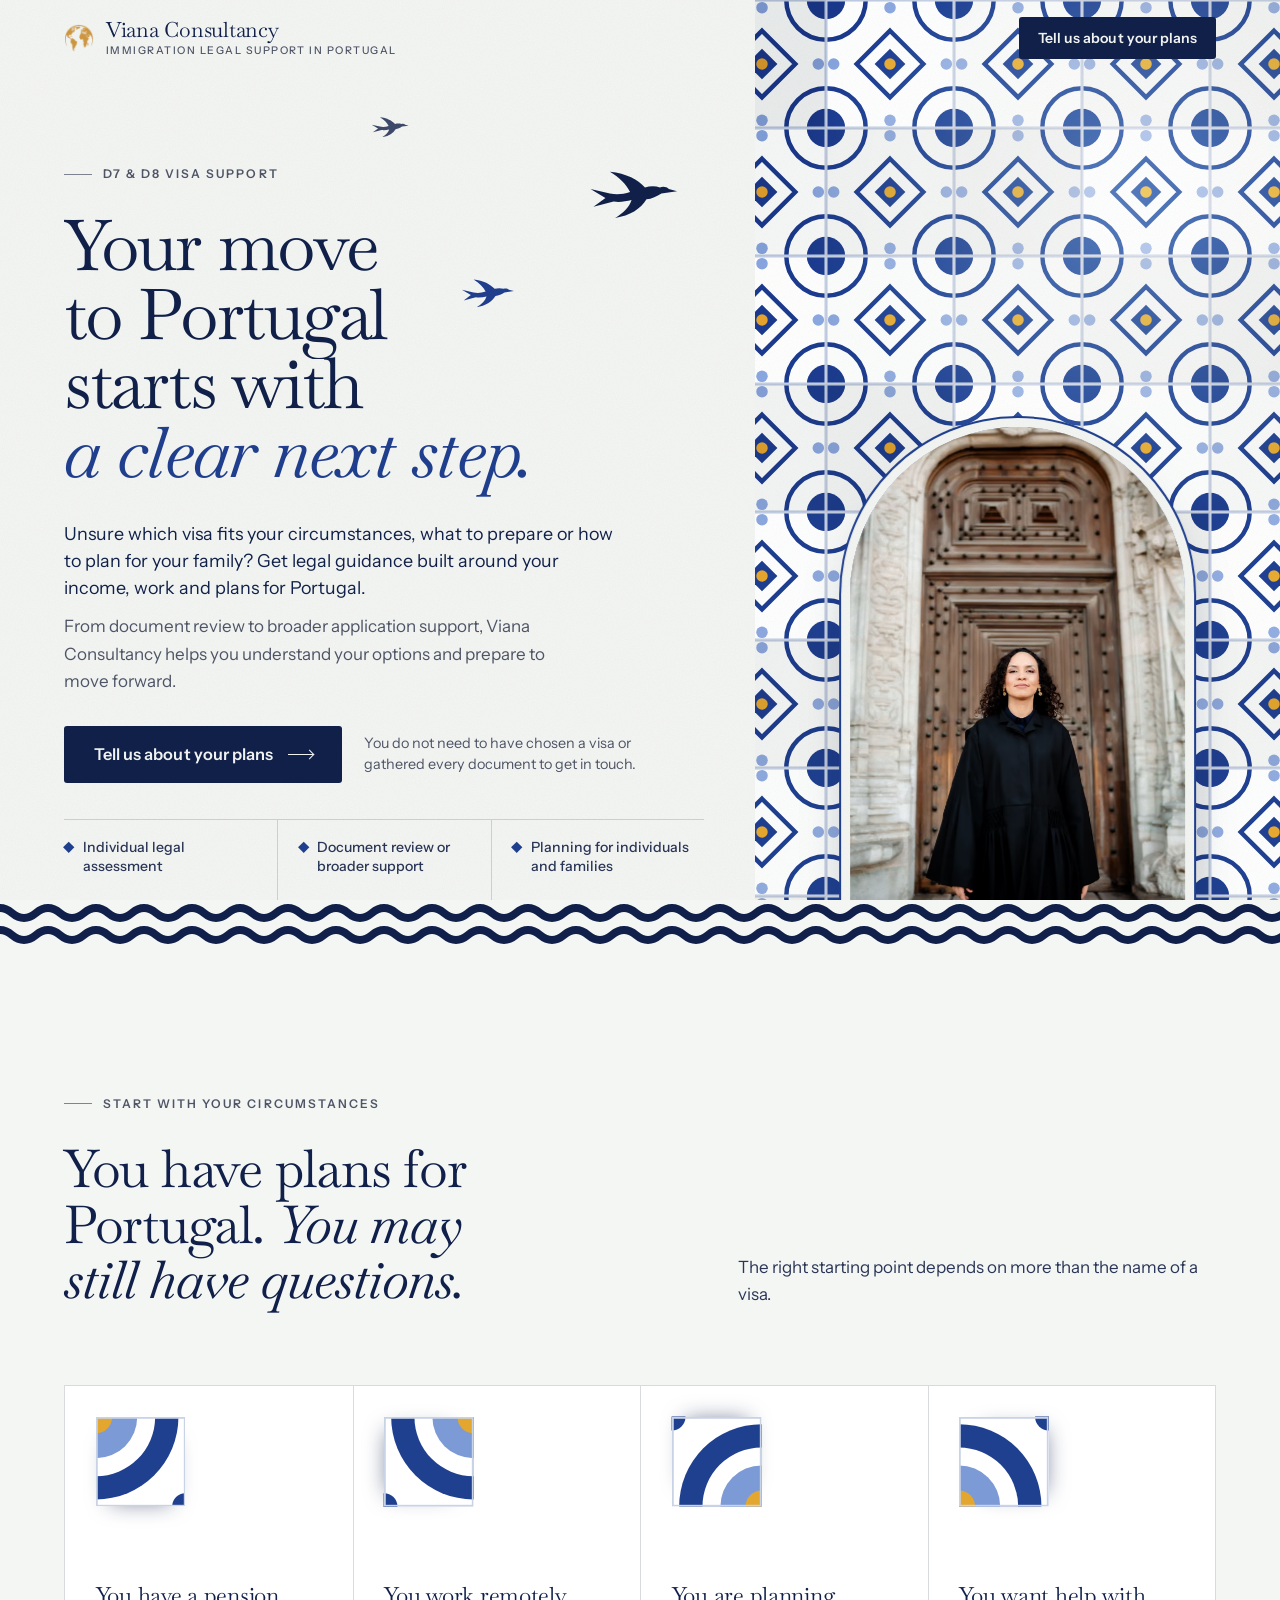
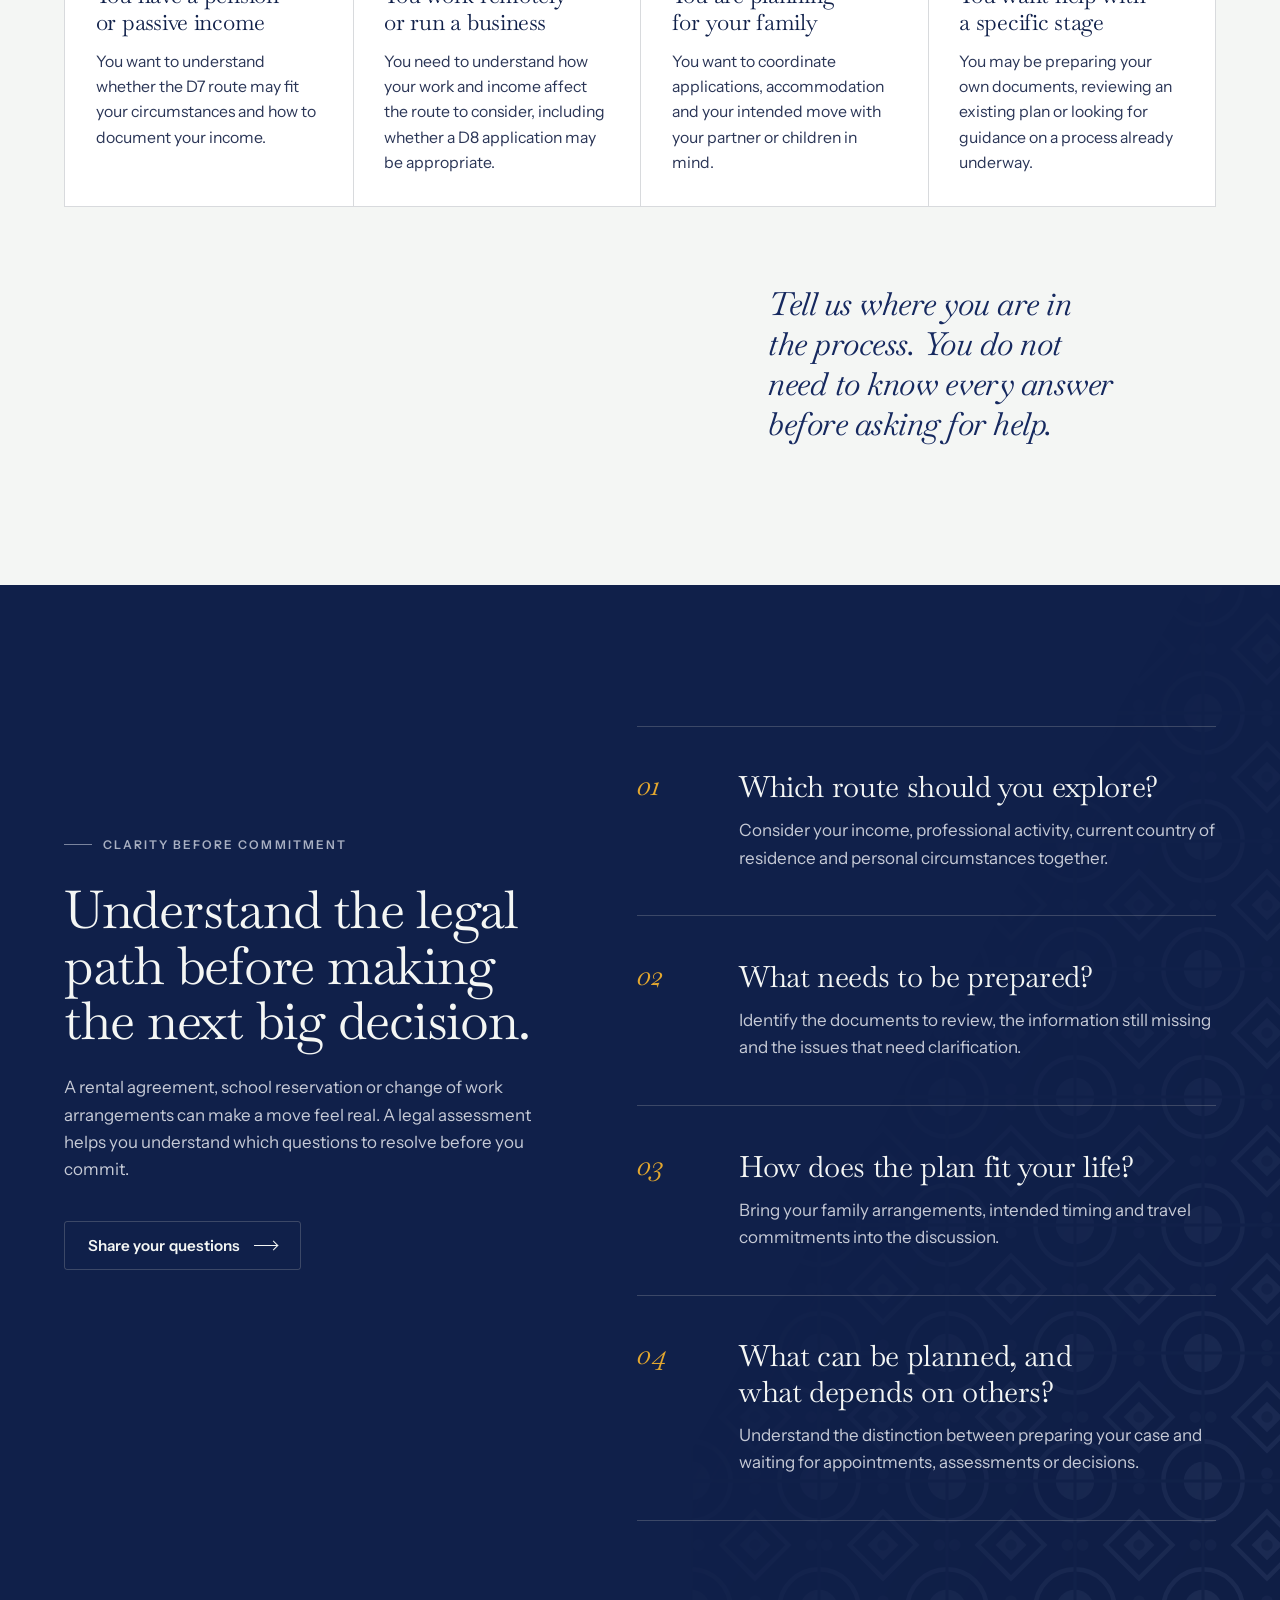
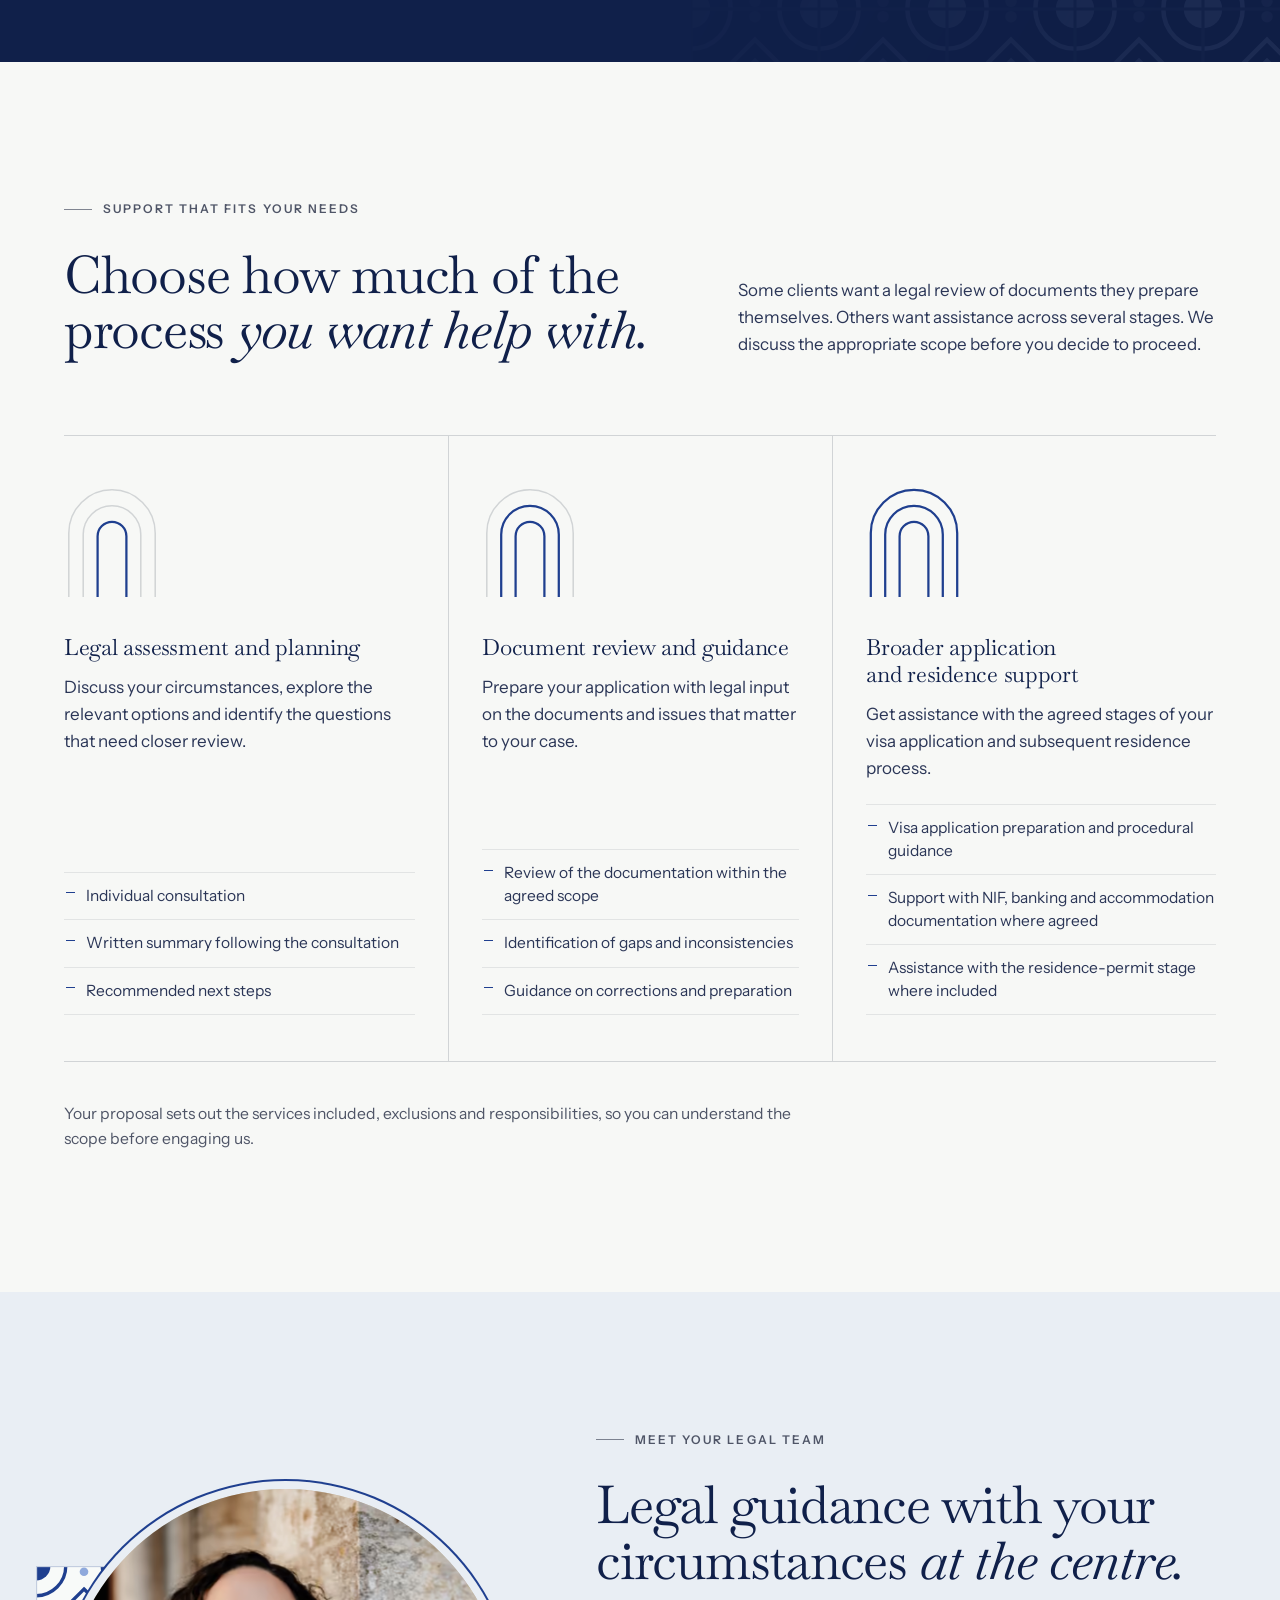
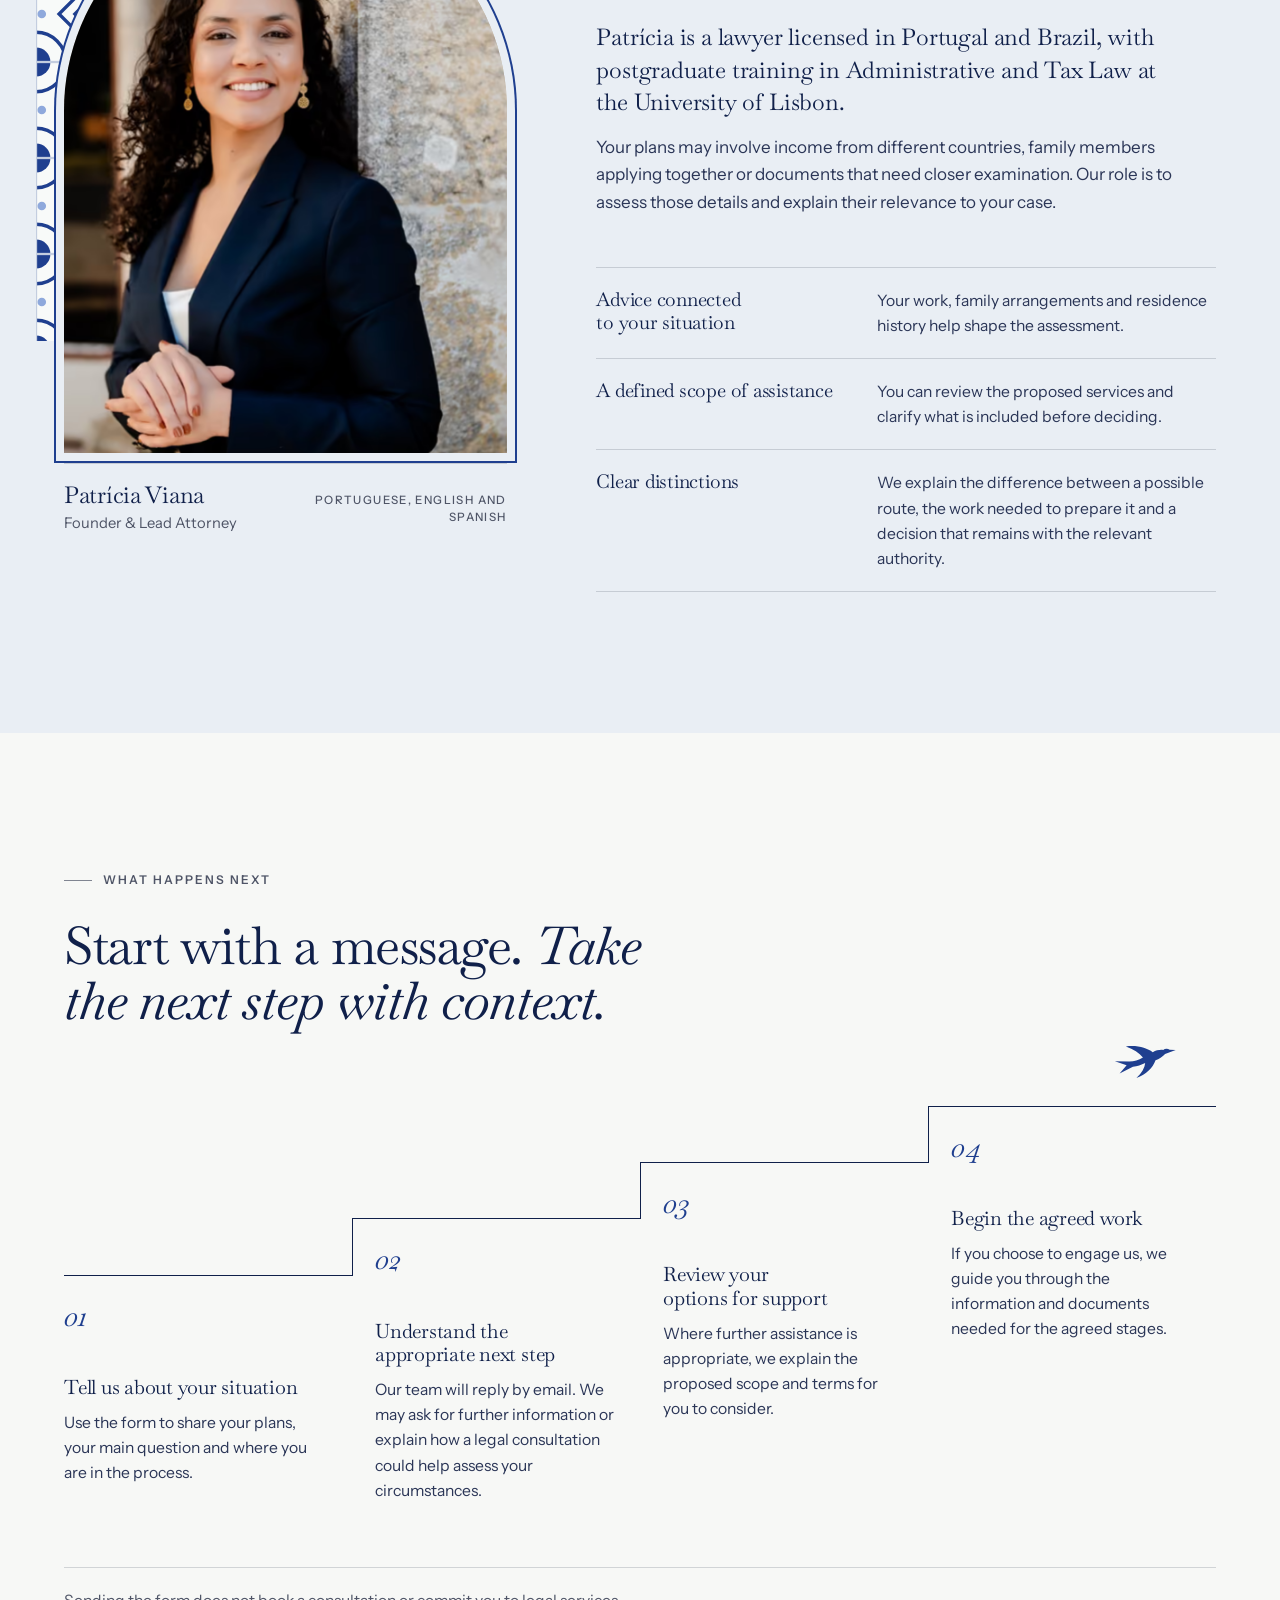
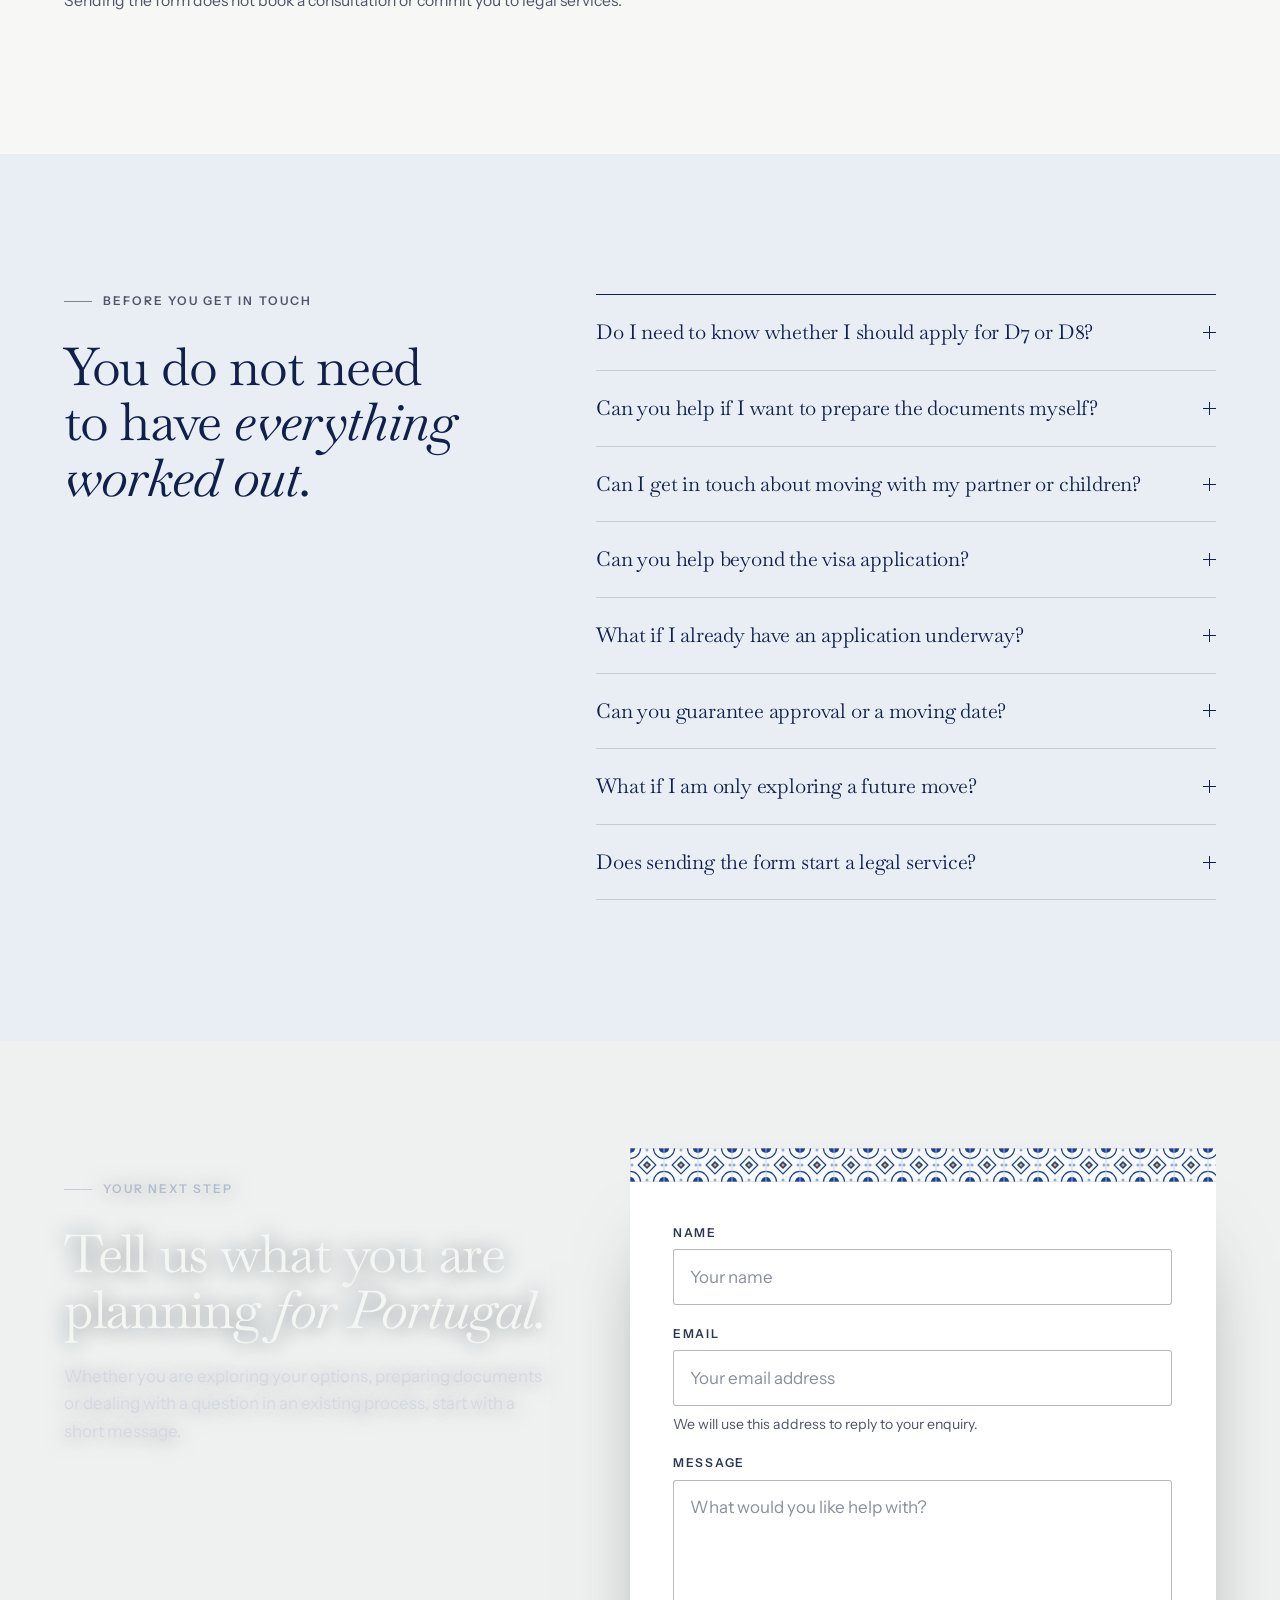
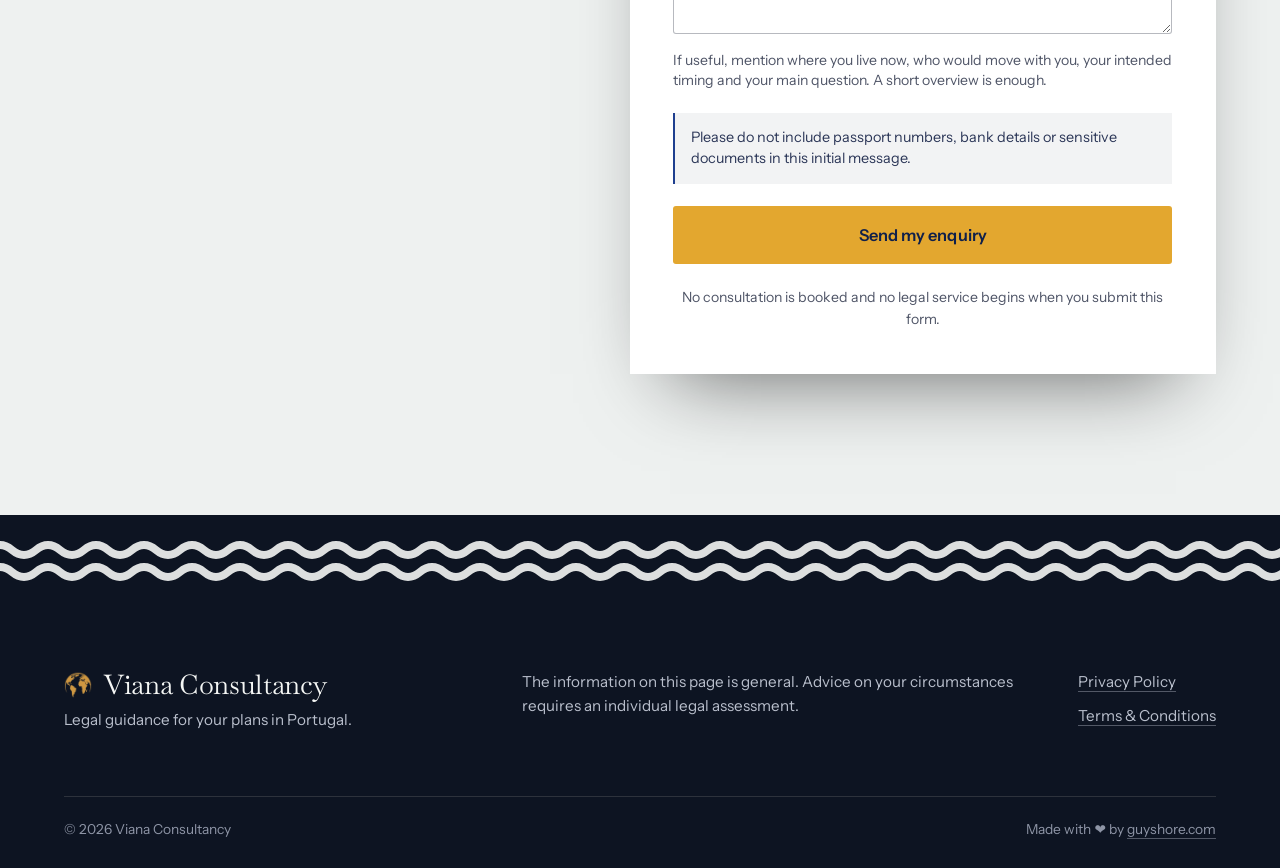
==== commit 842d5345: "Polish page B on phones and centre Patricia's portrait Show the logo with the name stacked, let the " ====
--- a/b/index.html
+++ b/b/index.html
@@ -69,7 +69,7 @@
     <a class="brand" href="#top" aria-label="Viana Consultancy, back to the top">
       <img class="brand__mark" src="/b/img/mark-64.png" width="30" height="30" alt="">
       <span class="brand__text">
-        <span class="brand__name">Viana Consultancy</span>
+        <span class="brand__name"><span>Viana</span> <span>Consultancy</span></span>
         <span class="brand__desc">Immigration legal support in Portugal</span>
       </span>
     </a>
@@ -425,7 +425,7 @@
   <footer class="foot">
     <div class="wrap foot__grid">
       <div class="foot__brand">
-        <p class="foot__name">Viana Consultancy</p>
+        <p class="foot__name"><img class="foot__mark" src="/b/img/mark-64.png" width="28" height="28" alt="">Viana Consultancy</p>
         <p class="foot__desc">Legal guidance for your plans in Portugal.</p>
       </div>
       <p class="foot__notice">The information on this page is general. Advice on your circumstances requires an individual legal assessment.</p>
--- a/b/css/b.css
+++ b/b/css/b.css
@@ -160,7 +160,7 @@
 @keyframes glide1{ 0%{ transform:translate3d(-26px,14px,0) rotate(-9deg); } 50%{ transform:translate3d(8px,-10px,0) rotate(-15deg); } 100%{ transform:translate3d(34px,6px,0) rotate(-6deg); } }
 @keyframes glide2{ 0%{ transform:translate3d(-18px,-8px,0) rotate(-16deg); } 100%{ transform:translate3d(26px,12px,0) rotate(-7deg); } }
 
-.calcada{ height:48px; background:url("data:image/svg+xml,%3Csvg xmlns='http://www.w3.org/2000/svg' width='96' height='48' viewBox='0 0 96 48'%3E%3Crect width='96' height='48' fill='%23F4F6F4'/%3E%3Cpath fill='%2310204A' d='M0 12c12 0 12-12 24-12s12 12 24 12 12-12 24-12 12 12 24 12v12c-12 0-12-12-24-12S60 24 48 24 36 12 24 12 12 24 0 24z'/%3E%3Cpath fill='%2310204A' d='M0 36c12 0 12-12 24-12s12 12 24 12 12-12 24-12 12 12 24 12v12c-12 0-12-12-24-12S60 48 48 48 36 36 24 36 12 48 0 48z'/%3E%3C/svg%3E") 0 0/96px 48px repeat-x; animation:tide 28s linear infinite; }
+.calcada{ height:56px; background-color:var(--glaze); background:var(--glaze) url("data:image/svg+xml,%3Csvg xmlns='http://www.w3.org/2000/svg' width='96' height='56' viewBox='0 0 96 56'%3E%3Cg fill='none' stroke='%2310204A' stroke-width='8' stroke-linecap='butt'%3E%3Cpath d='M-24 18c12 0 12-10 24-10s12 10 24 10 12-10 24-10 12 10 24 10 12-10 24-10 12 10 24 10'/%3E%3Cpath d='M-24 40c12 0 12-10 24-10s12 10 24 10 12-10 24-10 12 10 24 10 12-10 24-10 12 10 24 10'/%3E%3C/g%3E%3C/svg%3E") 0 0/96px 56px repeat-x; animation:tide 28s linear infinite; }
 @keyframes tide{ to{ background-position-x:-96px; } }
 
 /* ---------- situations: four hand-painted tiles, one per circumstance ---------- */
@@ -392,8 +392,63 @@
 .card{ position:relative; }
 .card::before{ content:""; position:absolute; left:0; right:0; top:-34px; height:34px; background:var(--tile) 0 0/34px 34px; }
 .foot{ position:relative; }
-.foot::before{ content:""; position:absolute; left:0; right:0; top:0; height:48px; background:url("data:image/svg+xml,%3Csvg xmlns='http://www.w3.org/2000/svg' width='96' height='48' viewBox='0 0 96 48'%3E%3Crect width='96' height='48' fill='%230D1422'/%3E%3Cpath fill='%23F4F6F4' d='M0 12c12 0 12-12 24-12s12 12 24 12 12-12 24-12 12 12 24 12v12c-12 0-12-12-24-12S60 24 48 24 36 12 24 12 12 24 0 24z'/%3E%3Cpath fill='%23F4F6F4' d='M0 36c12 0 12-12 24-12s12 12 24 12 12-12 24-12 12 12 24 12v12c-12 0-12-12-24-12S60 48 48 48 36 36 24 36 12 48 0 48z'/%3E%3C/svg%3E") 0 0/96px 48px repeat-x; animation:tide 28s linear infinite reverse; opacity:.9; }
-.foot{ padding-top:calc(clamp(48px,6vw,84px) + 48px); }
+.foot::before{ content:""; position:absolute; left:0; right:0; top:22px; height:56px; background:url("data:image/svg+xml,%3Csvg xmlns='http://www.w3.org/2000/svg' width='96' height='56' viewBox='0 0 96 56'%3E%3Cg fill='none' stroke='%23F4F6F4' stroke-width='8' stroke-linecap='butt'%3E%3Cpath d='M-24 18c12 0 12-10 24-10s12 10 24 10 12-10 24-10 12 10 24 10 12-10 24-10 12 10 24 10'/%3E%3Cpath d='M-24 40c12 0 12-10 24-10s12 10 24 10 12-10 24-10 12 10 24 10 12-10 24-10 12 10 24 10'/%3E%3C/g%3E%3C/svg%3E") 0 0/96px 56px repeat-x; animation:tide 28s linear infinite reverse; opacity:.9; }
+.foot{ padding-top:calc(clamp(48px,6vw,84px) + 78px); }
 @media (max-width:1080px){ .steps__swallow{ display:none; } }
 @media (max-width:900px){ .planning::after{ width:70vw; opacity:.05; } .team__figure::before{ left:-12px; } }
 @media (prefers-reduced-motion:reduce){ .steps__swallow,.foot::before{ animation:none !important; } }
+
+/* ---------- mobile round, 2026-11-14 ---------- */
+.brand__name > span{ white-space:nowrap; }
+.foot__name{ display:flex; align-items:center; gap:12px; }
+.foot__mark{ width:28px; height:28px; flex:none; }
+.form__check{ width:100%; }
+.form__check iframe{ width:100% !important; }
+.form__check > div{ width:100%; }
+
+@media (max-width:900px){
+  /* hero: the arch fills the tile wall from the foot, the title starts right after */
+  .hero__wall{ height:clamp(320px, 50vh, 440px); }
+  .hero__arch{ height:calc(100% - 26px); width:auto; max-height:none; }
+  .swallow--1{ top:calc(clamp(320px, 50vh, 440px) + var(--head-h) + 14px); }
+  .hero__text{ padding-top:28px; }
+
+  /* text: no balanced short lines, no indents on narrow screens */
+  h1,h2,h3,.situations__close{ text-wrap:pretty; }
+  .situations__close{ max-width:none; margin-left:0; }
+  .sec-head__lede{ max-width:none; }
+
+  /* team: the portrait sits on a tile panel offset down and right, inside the column */
+  .team__figure{ max-width:30rem; padding:0 26px 0 0; }
+  .team__figure::before{ left:auto; right:0; top:44px; bottom:auto; width:78%; height:auto; aspect-ratio:4 / 4.4; background-size:72px 72px; }
+  .team__caption{ margin-right:-26px; }
+}
+
+@media (max-width:700px){
+  /* process: a plain vertical timeline instead of the staircase */
+  .steps{ grid-template-columns:1fr; row-gap:0; padding-left:26px; position:relative; }
+  .steps::before{ content:""; position:absolute; left:6px; top:10px; bottom:10px; width:1px; background:var(--line); }
+  .step:nth-child(n){ margin:0; padding:0 0 34px 0; border-top:0; }
+  .step:last-child{ padding-bottom:0; }
+  .step + .step::before{ display:none; }
+  .step::after{ content:""; position:absolute; left:-25px; top:8px; width:11px; height:11px; background:var(--cobalt); transform:rotate(45deg); box-shadow:0 0 0 4px var(--paper); }
+  .step__n{ margin-bottom:6px; font-size:1.35rem; }
+
+  /* form: Turnstile spans the card */
+  .card{ padding:22px 18px; }
+
+  /* footer */
+  .foot{ text-align:left; }
+  .foot__grid{ gap:26px; padding-bottom:30px; }
+  .foot__name{ font-size:1.55rem; }
+  .foot__desc{ color:#D5D9E2; }
+  .foot__notice{ font-size:.88rem; color:#8E95A6; padding-top:22px; border-top:1px solid rgba(240,232,218,.14); }
+  .foot__links{ grid-auto-flow:column; justify-content:start; gap:22px; font-size:.9rem; }
+  .foot__base{ flex-direction:column; align-items:flex-start; gap:6px; }
+}
+
+@media (max-width:480px){
+  .brand__mark{ display:block; width:30px; height:30px; }
+  .brand__name{ display:flex; flex-direction:column; font-size:1.02rem; line-height:1.02; }
+  .head__cta{ padding:.78em .9em; font-size:.78rem; }
+}
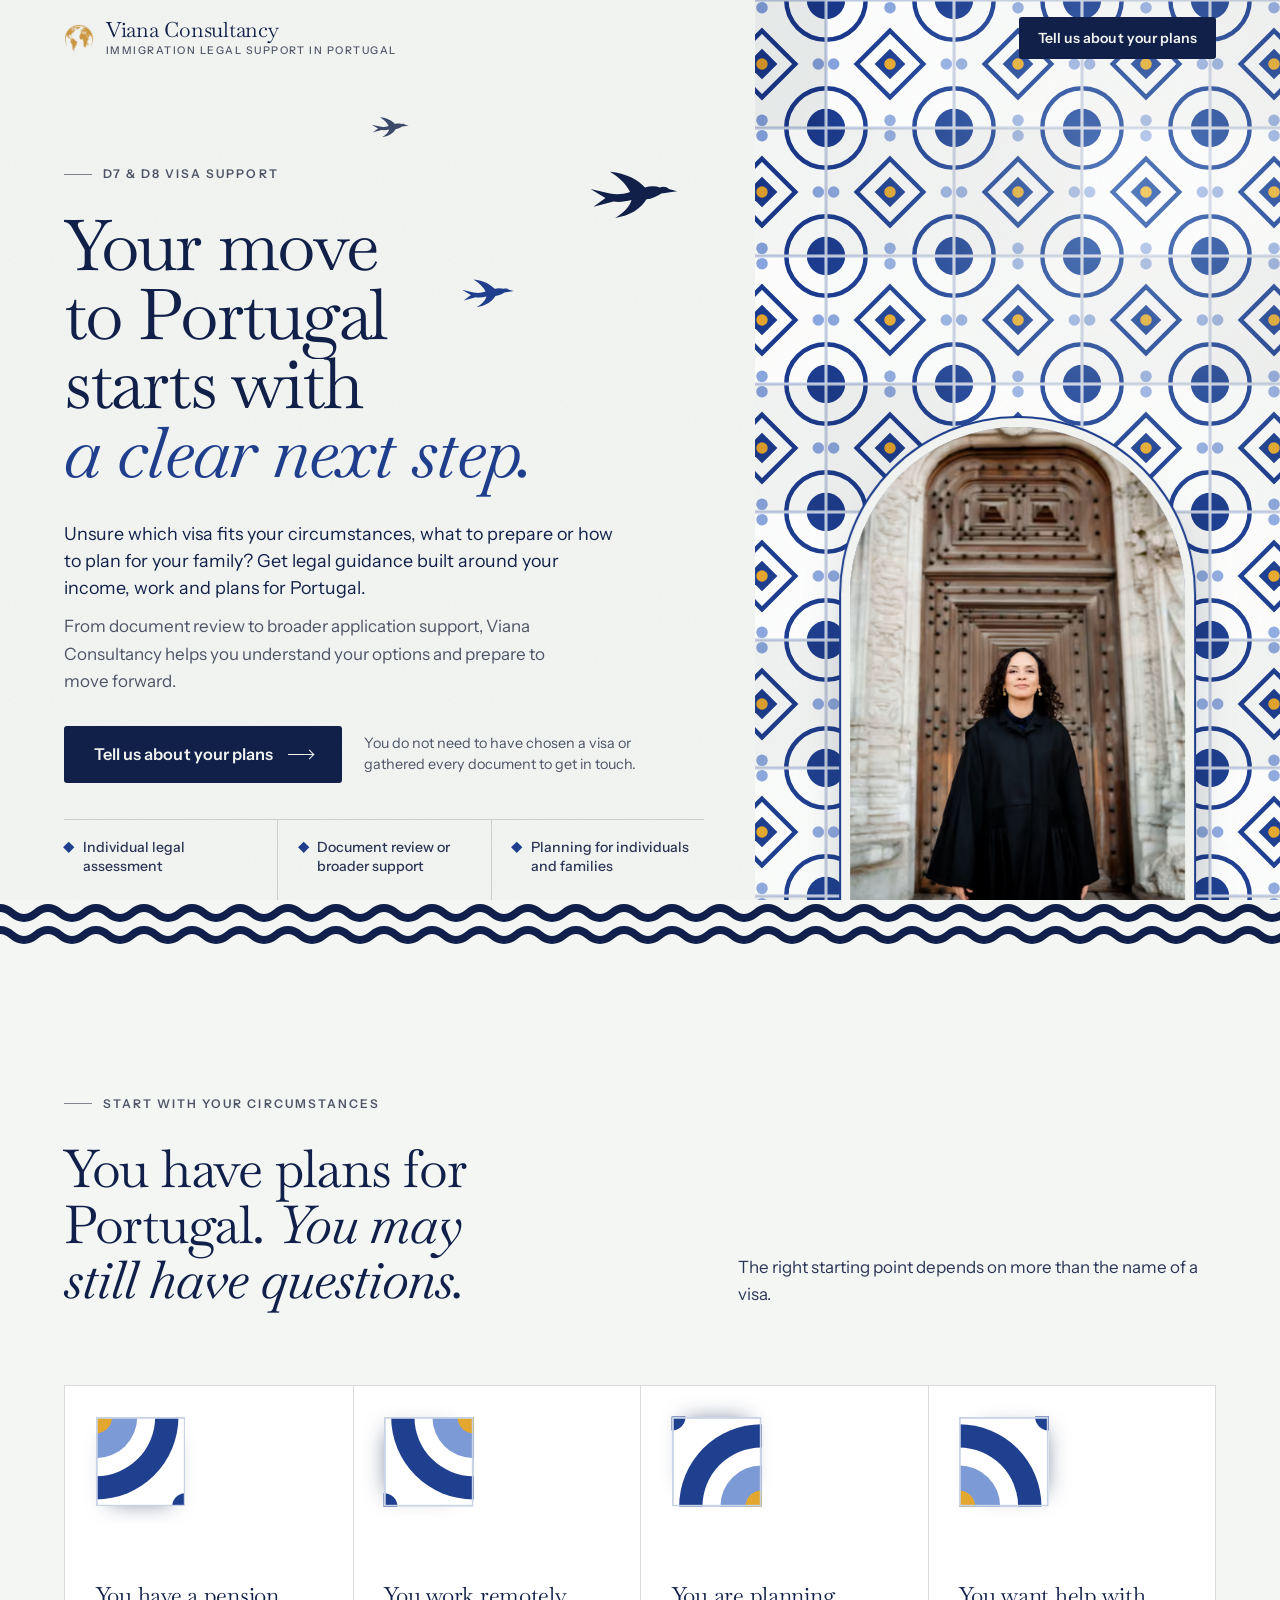
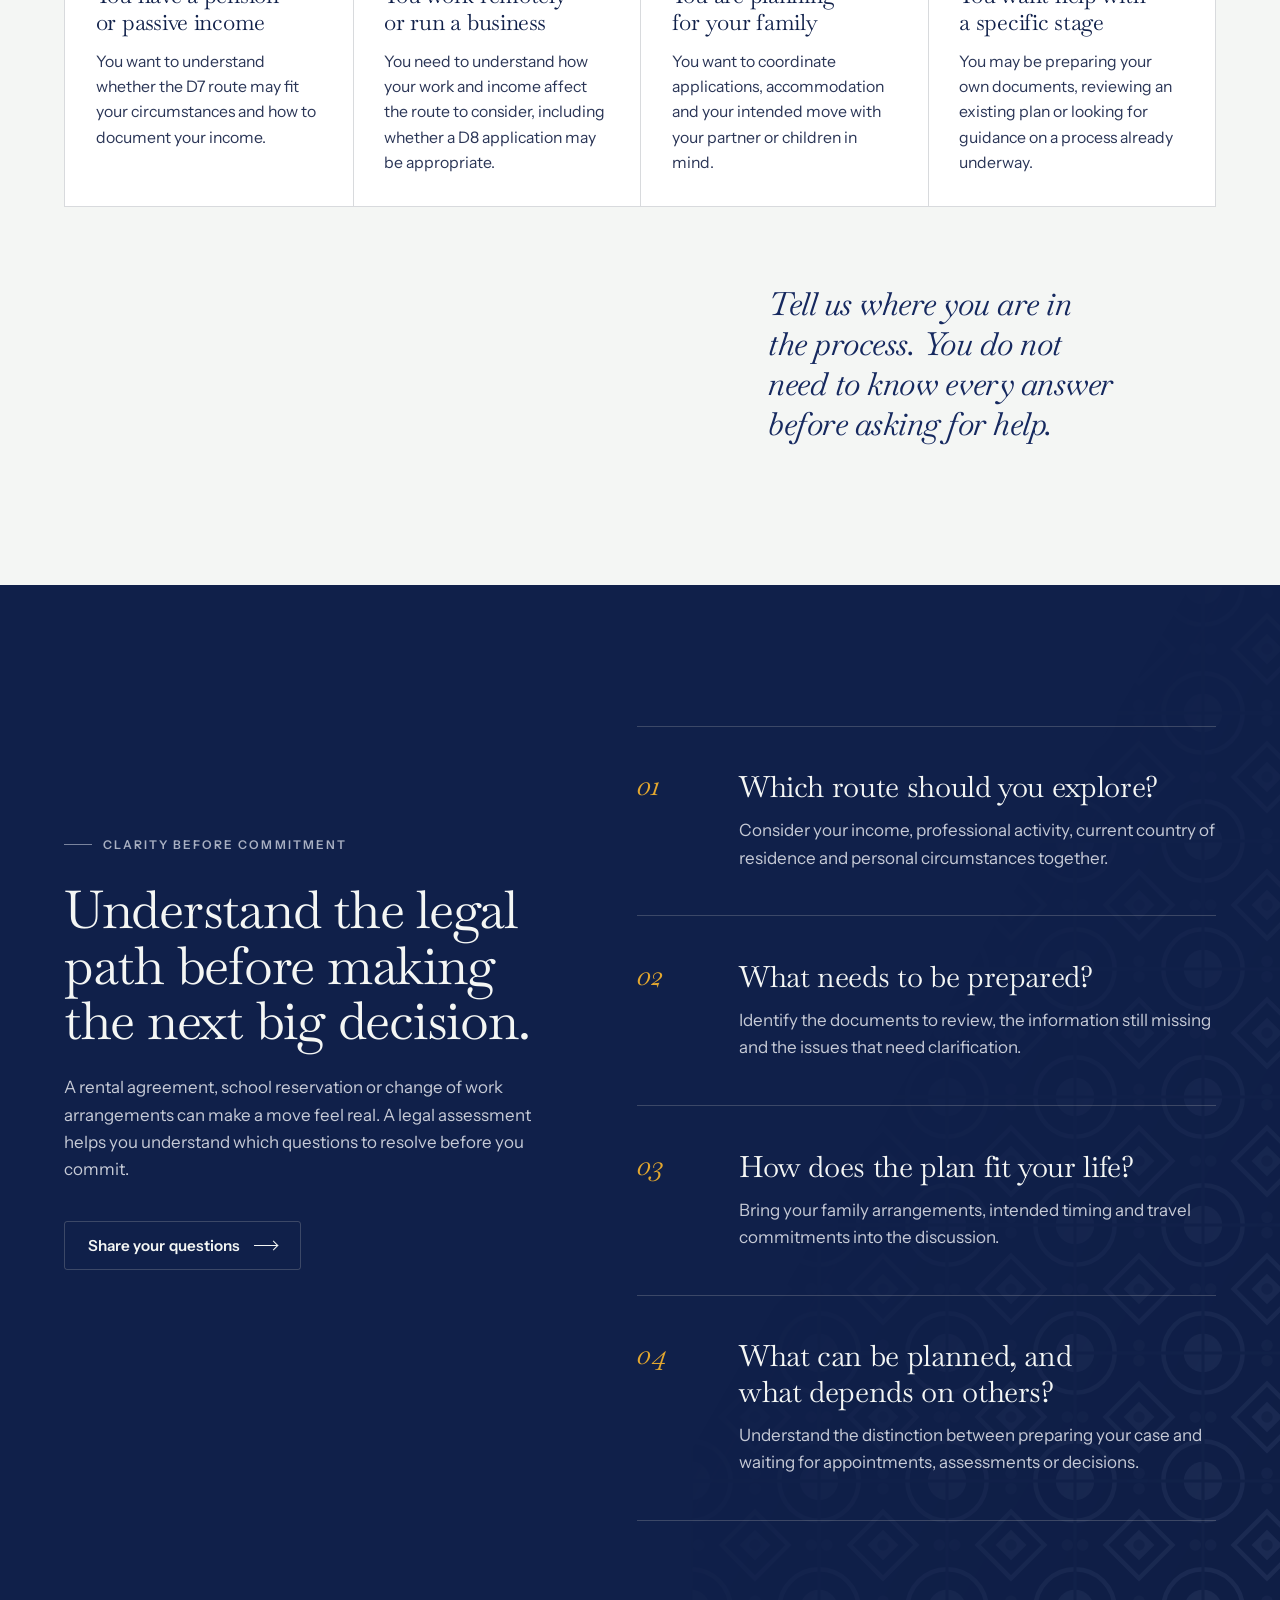
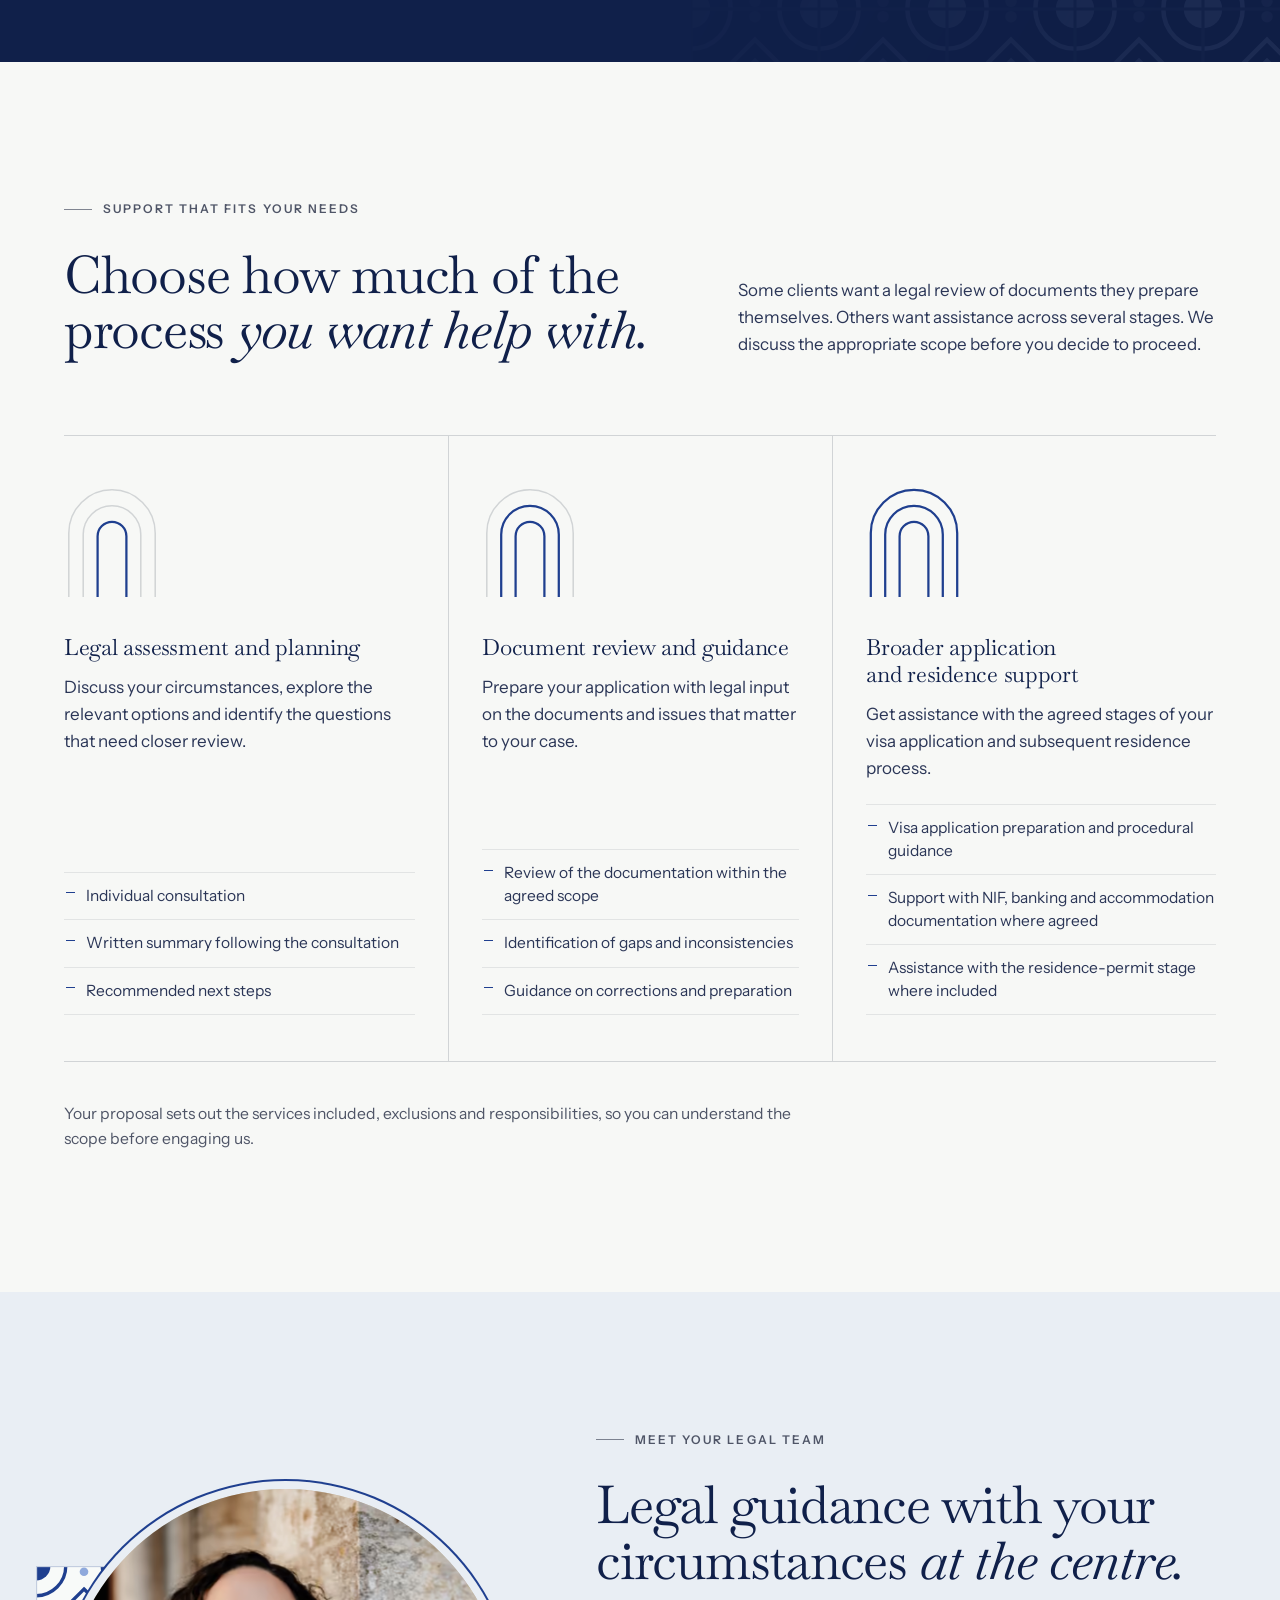
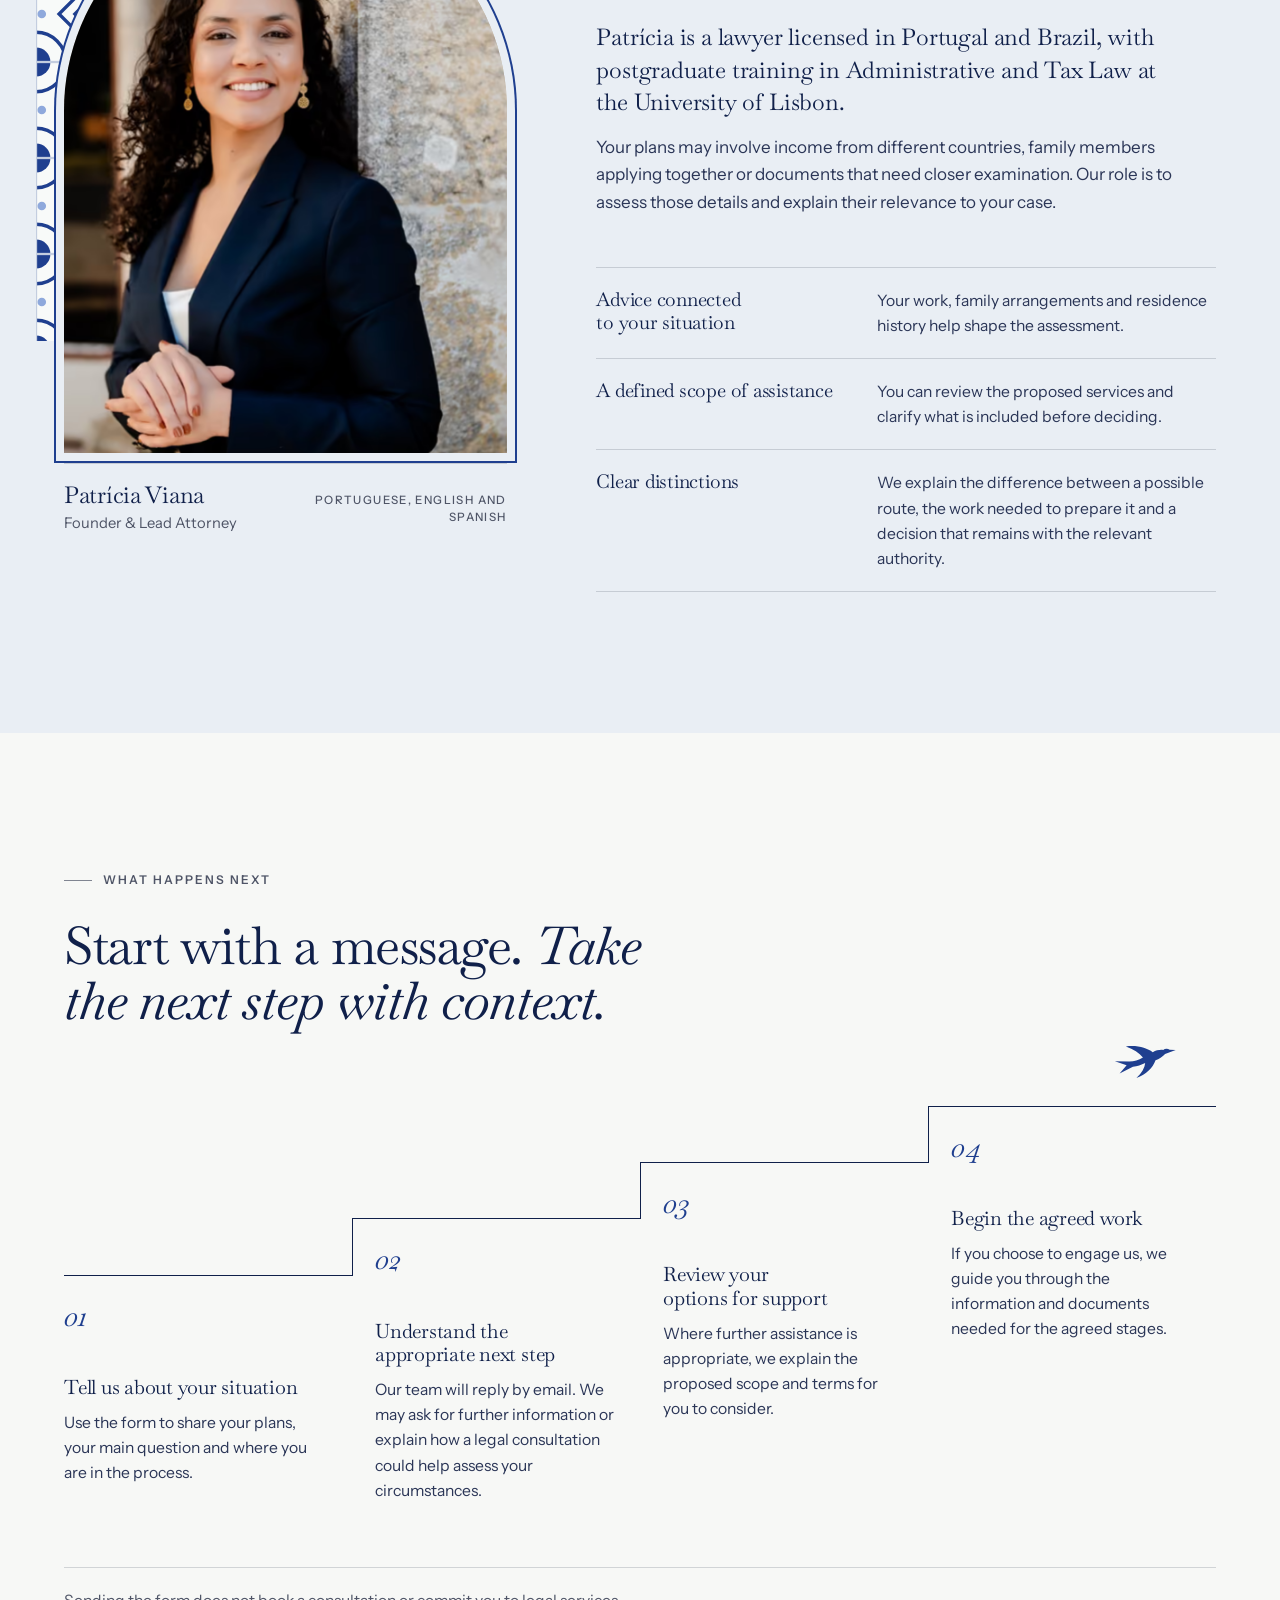
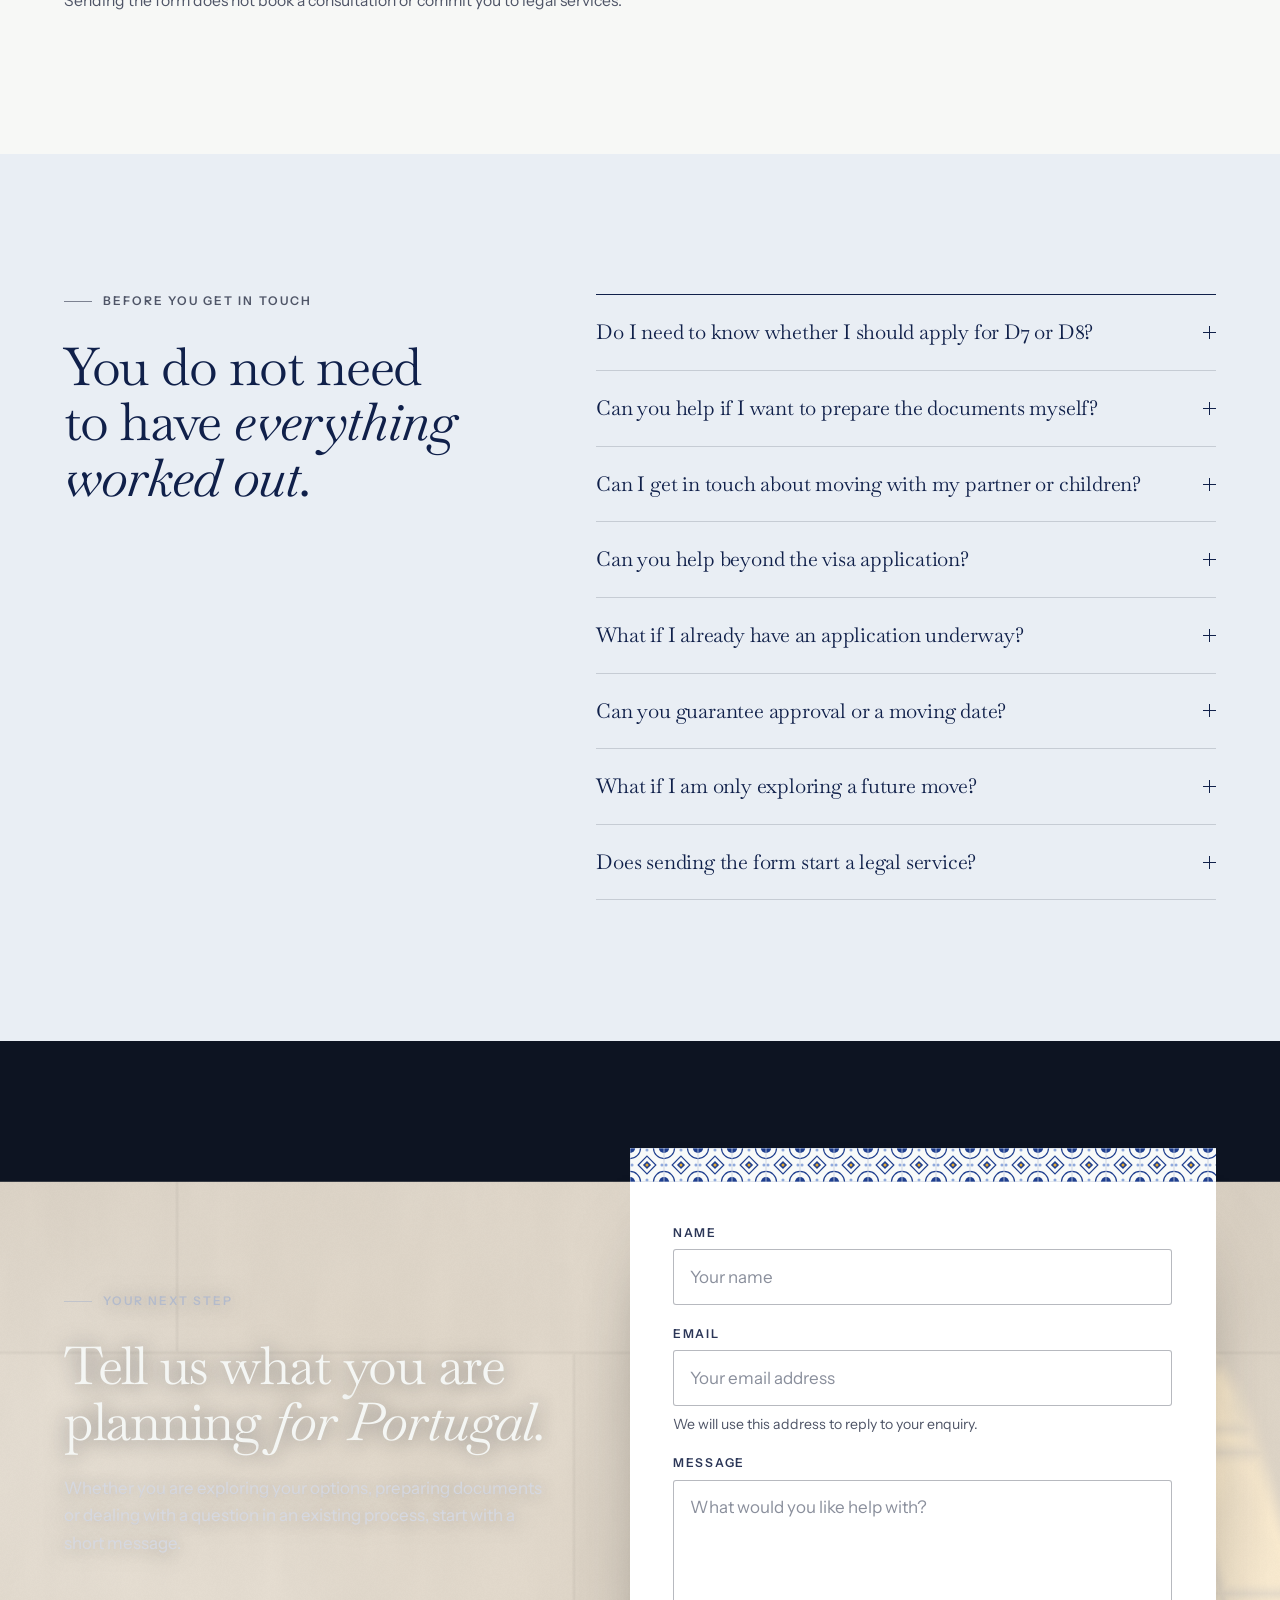
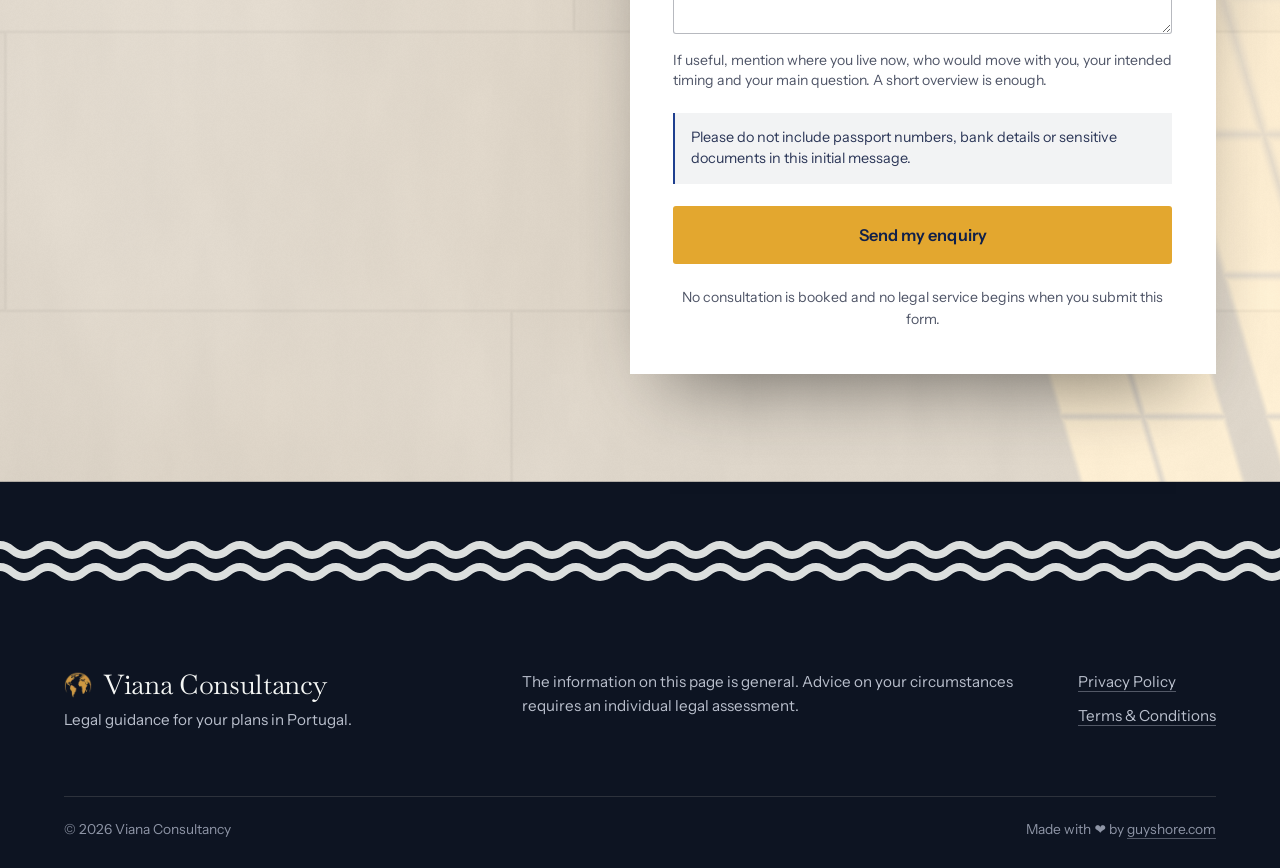
==== commit 793cafb9: "Speed up pages A and B on phones Page A loaded Calendly (3.3 MB with Stripe) and Turnstile (3.5 MB) " ====
--- a/b/index.html
+++ b/b/index.html
@@ -20,6 +20,8 @@
   <link rel="icon" href="/b/img/mark-64.png" sizes="64x64" type="image/png">
   <link rel="apple-touch-icon" href="/b/img/mark-180.png">
 
+  <link rel="preconnect" href="https://www.googletagmanager.com">
+  <link rel="preconnect" href="https://www.clarity.ms">
   <link rel="preload" href="/b/fonts/Baskervville-normal.woff2" as="font" type="font/woff2" crossorigin>
   <link rel="preload" href="/b/fonts/InstrumentSans-normal.woff2" as="font" type="font/woff2" crossorigin>
   <link rel="stylesheet" href="/b/css/b.css">
@@ -59,15 +61,10 @@
 <body>
   <a class="skip" href="#main">Skip to content</a>
 
-  <!-- The wall: one fixed canvas behind the page. Sunlight through a Gothic window in the
-       morning (hero), the same wall at dusk behind the contact form. Decorative only. -->
-  <div class="wall" aria-hidden="true">
-    <canvas id="wall"></canvas>
-  </div>
 
   <header class="head" id="top">
     <a class="brand" href="#top" aria-label="Viana Consultancy, back to the top">
-      <img class="brand__mark" src="/b/img/mark-64.png" width="30" height="30" alt="">
+      <img class="brand__mark" src="/b/img/mark-64.webp" width="30" height="30" alt="">
       <span class="brand__text">
         <span class="brand__name"><span>Viana</span> <span>Consultancy</span></span>
         <span class="brand__desc">Immigration legal support in Portugal</span>
@@ -107,8 +104,8 @@
         <div class="tiles__sheen" aria-hidden="true"></div>
         <figure class="hero__arch">
           <picture>
-            <source type="image/avif" srcset="/b/img/patricia-door-640.avif 640w, /b/img/patricia-door-1066.avif 1066w" sizes="(max-width: 900px) 62vw, 26vw">
-            <img src="/b/img/patricia-door-1066.webp" srcset="/b/img/patricia-door-640.webp 640w, /b/img/patricia-door-1066.webp 1066w" sizes="(max-width: 900px) 62vw, 26vw" width="1066" height="1500" fetchpriority="high" decoding="async" alt="Patrícia Viana in her lawyer's robe at a carved stone doorway in Lisbon">
+            <source type="image/avif" srcset="/b/img/patricia-door-420.avif 420w, /b/img/patricia-door-640.avif 640w, /b/img/patricia-door-1066.avif 1066w" sizes="(max-width: 900px) 52vw, 26vw">
+            <img src="/b/img/patricia-door-1066.webp" srcset="/b/img/patricia-door-420.webp 420w, /b/img/patricia-door-640.webp 640w, /b/img/patricia-door-1066.webp 1066w" sizes="(max-width: 900px) 52vw, 26vw" width="1066" height="1500" fetchpriority="high" decoding="async" alt="Patrícia Viana in her lawyer's robe at a carved stone doorway in Lisbon">
           </picture>
         </figure>
       </div>
@@ -372,6 +369,8 @@
 
     <!-- ================= CONTACT ================= -->
     <section class="contact" id="contact" aria-labelledby="contact-title">
+      <!-- The wall at dusk: sunlight through a Gothic window, one WebGL shader. Decorative only. -->
+      <div class="wall" aria-hidden="true"><canvas id="wall"></canvas></div>
       <div class="wrap contact__grid">
         <header class="contact__head">
           <p class="eyebrow">Your next step</p>
@@ -425,7 +424,7 @@
   <footer class="foot">
     <div class="wrap foot__grid">
       <div class="foot__brand">
-        <p class="foot__name"><img class="foot__mark" src="/b/img/mark-64.png" width="28" height="28" alt="">Viana Consultancy</p>
+        <p class="foot__name"><img class="foot__mark" src="/b/img/mark-64.webp" width="28" height="28" alt="">Viana Consultancy</p>
         <p class="foot__desc">Legal guidance for your plans in Portugal.</p>
       </div>
       <p class="foot__notice">The information on this page is general. Advice on your circumstances requires an individual legal assessment.</p>
--- a/b/css/b.css
+++ b/b/css/b.css
@@ -99,9 +99,8 @@
 .btn:hover .btn__arrow{ width:2.1em; }
 
 /* ---------- the wall ---------- */
-.wall{ position:fixed; inset:0; height:100lvh; z-index:-1; background:
-  var(--night); }
-.wall canvas{ width:100%; height:100%; display:block; opacity:0; transition:opacity 1.2s var(--ease-soft); }
+.wall{ position:absolute; inset:0; z-index:0; background:var(--night); }
+.wall canvas{ position:sticky; top:0; width:100%; height:100vh; height:100lvh; display:block; opacity:0; transition:opacity 1.2s var(--ease-soft); }
 .wall.is-live canvas{ opacity:1; }
 
 /* ---------- header ---------- */
@@ -160,8 +159,10 @@
 @keyframes glide1{ 0%{ transform:translate3d(-26px,14px,0) rotate(-9deg); } 50%{ transform:translate3d(8px,-10px,0) rotate(-15deg); } 100%{ transform:translate3d(34px,6px,0) rotate(-6deg); } }
 @keyframes glide2{ 0%{ transform:translate3d(-18px,-8px,0) rotate(-16deg); } 100%{ transform:translate3d(26px,12px,0) rotate(-7deg); } }
 
-.calcada{ height:56px; background-color:var(--glaze); background:var(--glaze) url("data:image/svg+xml,%3Csvg xmlns='http://www.w3.org/2000/svg' width='96' height='56' viewBox='0 0 96 56'%3E%3Cg fill='none' stroke='%2310204A' stroke-width='8' stroke-linecap='butt'%3E%3Cpath d='M-24 18c12 0 12-10 24-10s12 10 24 10 12-10 24-10 12 10 24 10 12-10 24-10 12 10 24 10'/%3E%3Cpath d='M-24 40c12 0 12-10 24-10s12 10 24 10 12-10 24-10 12 10 24 10 12-10 24-10 12 10 24 10'/%3E%3C/g%3E%3C/svg%3E") 0 0/96px 56px repeat-x; animation:tide 28s linear infinite; }
-@keyframes tide{ to{ background-position-x:-96px; } }
+.calcada{ position:relative; height:56px; overflow:hidden; background:var(--glaze); }
+.calcada::before{ content:""; position:absolute; top:0; bottom:0; left:0; right:-96px; background:url("data:image/svg+xml,%3Csvg xmlns='http://www.w3.org/2000/svg' width='96' height='56' viewBox='0 0 96 56'%3E%3Cg fill='none' stroke='%2310204A' stroke-width='8' stroke-linecap='butt'%3E%3Cpath d='M-24 18c12 0 12-10 24-10s12 10 24 10 12-10 24-10 12 10 24 10 12-10 24-10 12 10 24 10'/%3E%3Cpath d='M-24 40c12 0 12-10 24-10s12 10 24 10 12-10 24-10 12 10 24 10 12-10 24-10 12 10 24 10'/%3E%3C/g%3E%3C/svg%3E") 0 0/96px 56px repeat-x; animation:tide 28s linear infinite; will-change:transform; }
+@keyframes tide{ to{ transform:translate3d(-96px,0,0); } }
+@keyframes tide-back{ from{ transform:translate3d(-96px,0,0); } to{ transform:none; } }
 
 /* ---------- situations: four hand-painted tiles, one per circumstance ---------- */
 .situations{ background:var(--glaze); padding-block:var(--sec); }
@@ -256,7 +257,8 @@
 }
 
 /* ---------- contact: the same wall at dusk ---------- */
-.contact{ position:relative; padding-block:var(--sec); color:var(--cream); }
+.contact{ position:relative; isolation:isolate; overflow:hidden; background:var(--night); padding-block:var(--sec); color:var(--cream); }
+.contact > .wrap{ position:relative; z-index:1; }
 .contact .eyebrow{ color:#B4BBCB; }
 .contact__grid{ display:grid; grid-template-columns:minmax(0,5fr) minmax(0,6fr); gap:clamp(32px,6vw,104px); align-items:start; }
 .contact__head{ position:sticky; top:calc(var(--head-h) + 36px); text-shadow:0 1px 22px rgba(13,20,34,.55); }
@@ -372,7 +374,7 @@
   html{ scroll-behavior:auto; }
   *,*::before,*::after{ animation-duration:.001ms !important; animation-iteration-count:1 !important; transition-duration:.001ms !important; }
   .team__img{ transform:none; }
-  .swallow,.calcada{ animation:none !important; }
+  .swallow,.calcada::before{ animation:none !important; }
 }
 
 /* ---------- Portuguese echoes down the page (one material, used sparingly) ---------- */
@@ -391,8 +393,8 @@
 .steps__swallow{ position:absolute; right:clamp(8px,3vw,48px); top:-64px; width:clamp(48px,5vw,72px); fill:var(--cobalt); transform:rotate(-12deg); animation:glide2 15s ease-in-out infinite alternate; pointer-events:none; }
 .card{ position:relative; }
 .card::before{ content:""; position:absolute; left:0; right:0; top:-34px; height:34px; background:var(--tile) 0 0/34px 34px; }
-.foot{ position:relative; }
-.foot::before{ content:""; position:absolute; left:0; right:0; top:22px; height:56px; background:url("data:image/svg+xml,%3Csvg xmlns='http://www.w3.org/2000/svg' width='96' height='56' viewBox='0 0 96 56'%3E%3Cg fill='none' stroke='%23F4F6F4' stroke-width='8' stroke-linecap='butt'%3E%3Cpath d='M-24 18c12 0 12-10 24-10s12 10 24 10 12-10 24-10 12 10 24 10 12-10 24-10 12 10 24 10'/%3E%3Cpath d='M-24 40c12 0 12-10 24-10s12 10 24 10 12-10 24-10 12 10 24 10 12-10 24-10 12 10 24 10'/%3E%3C/g%3E%3C/svg%3E") 0 0/96px 56px repeat-x; animation:tide 28s linear infinite reverse; opacity:.9; }
+.foot{ position:relative; overflow:hidden; }
+.foot::before{ content:""; position:absolute; left:-96px; right:0; top:22px; height:56px; background:url("data:image/svg+xml,%3Csvg xmlns='http://www.w3.org/2000/svg' width='96' height='56' viewBox='0 0 96 56'%3E%3Cg fill='none' stroke='%23F4F6F4' stroke-width='8' stroke-linecap='butt'%3E%3Cpath d='M-24 18c12 0 12-10 24-10s12 10 24 10 12-10 24-10 12 10 24 10 12-10 24-10 12 10 24 10'/%3E%3Cpath d='M-24 40c12 0 12-10 24-10s12 10 24 10 12-10 24-10 12 10 24 10 12-10 24-10 12 10 24 10'/%3E%3C/g%3E%3C/svg%3E") 0 0/96px 56px repeat-x; animation:tide-back 28s linear infinite; will-change:transform; opacity:.9; }
 .foot{ padding-top:calc(clamp(48px,6vw,84px) + 78px); }
 @media (max-width:1080px){ .steps__swallow{ display:none; } }
 @media (max-width:900px){ .planning::after{ width:70vw; opacity:.05; } .team__figure::before{ left:-12px; } }
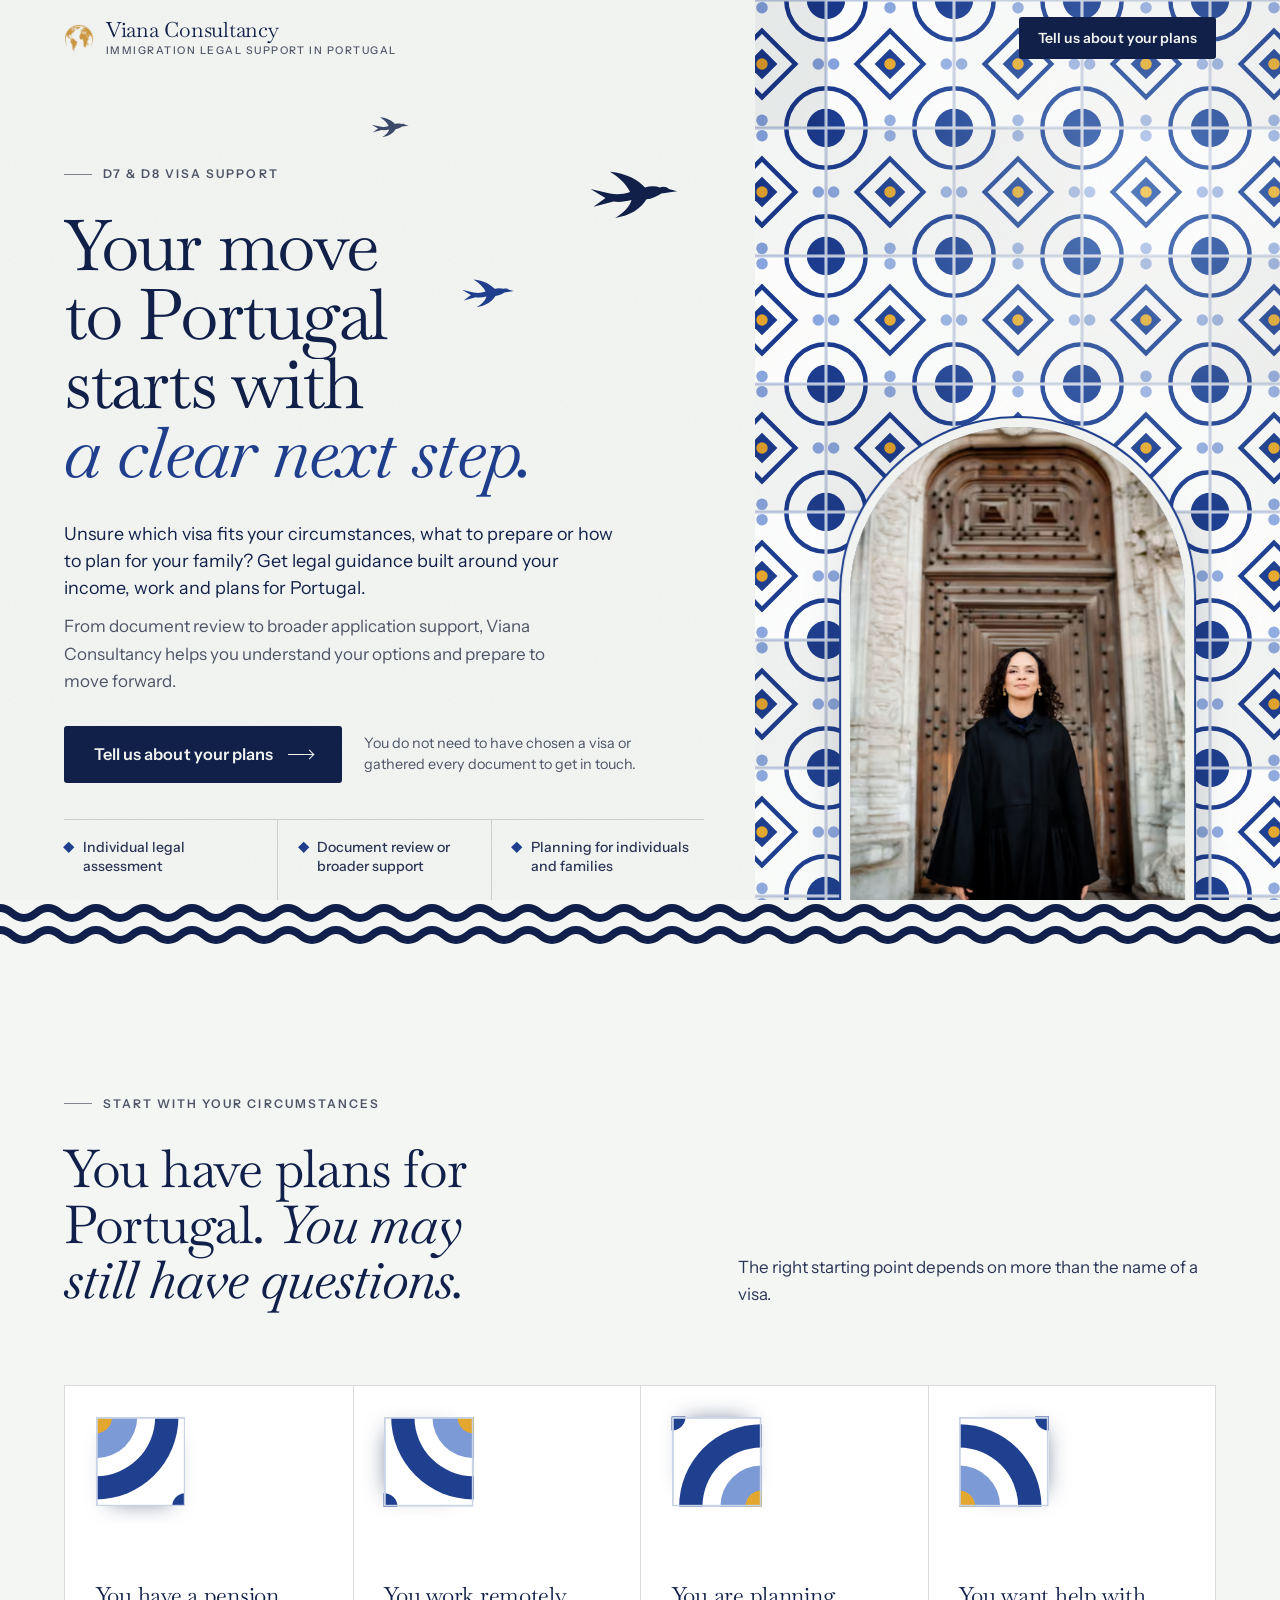
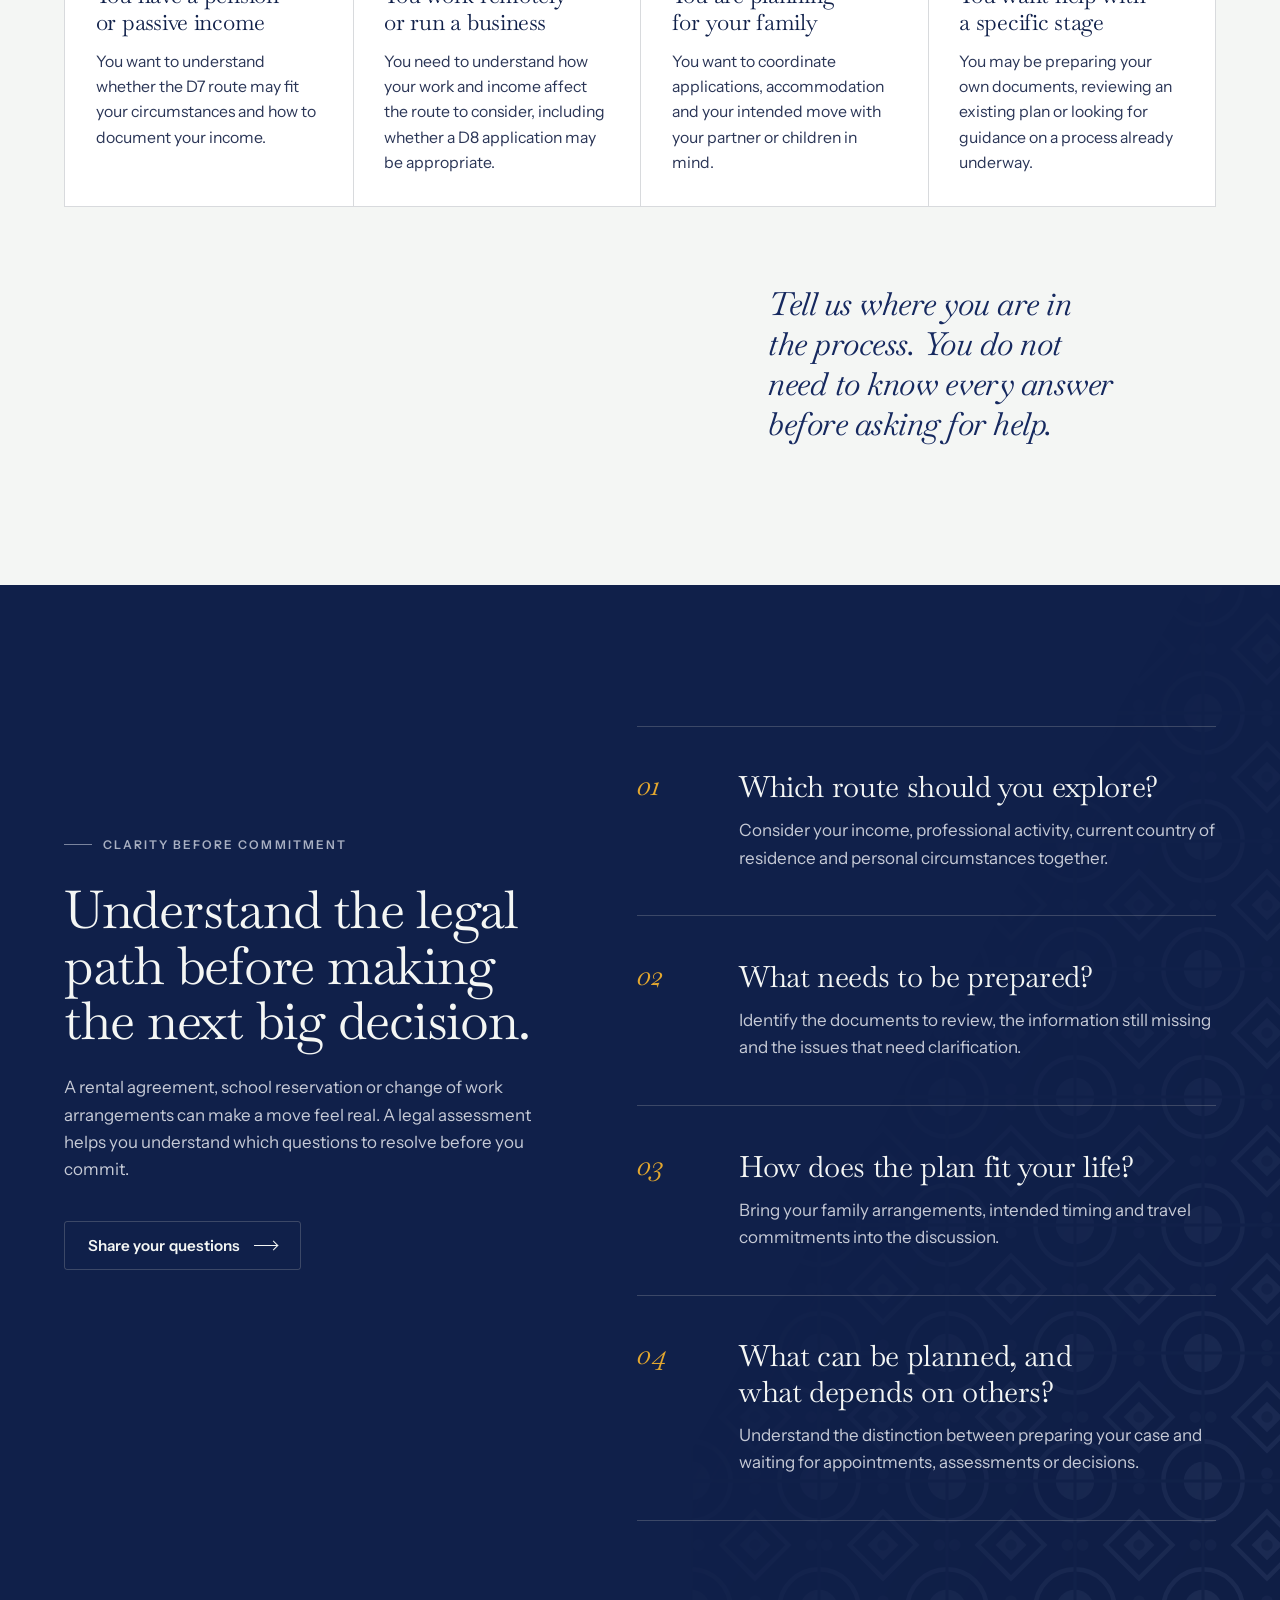
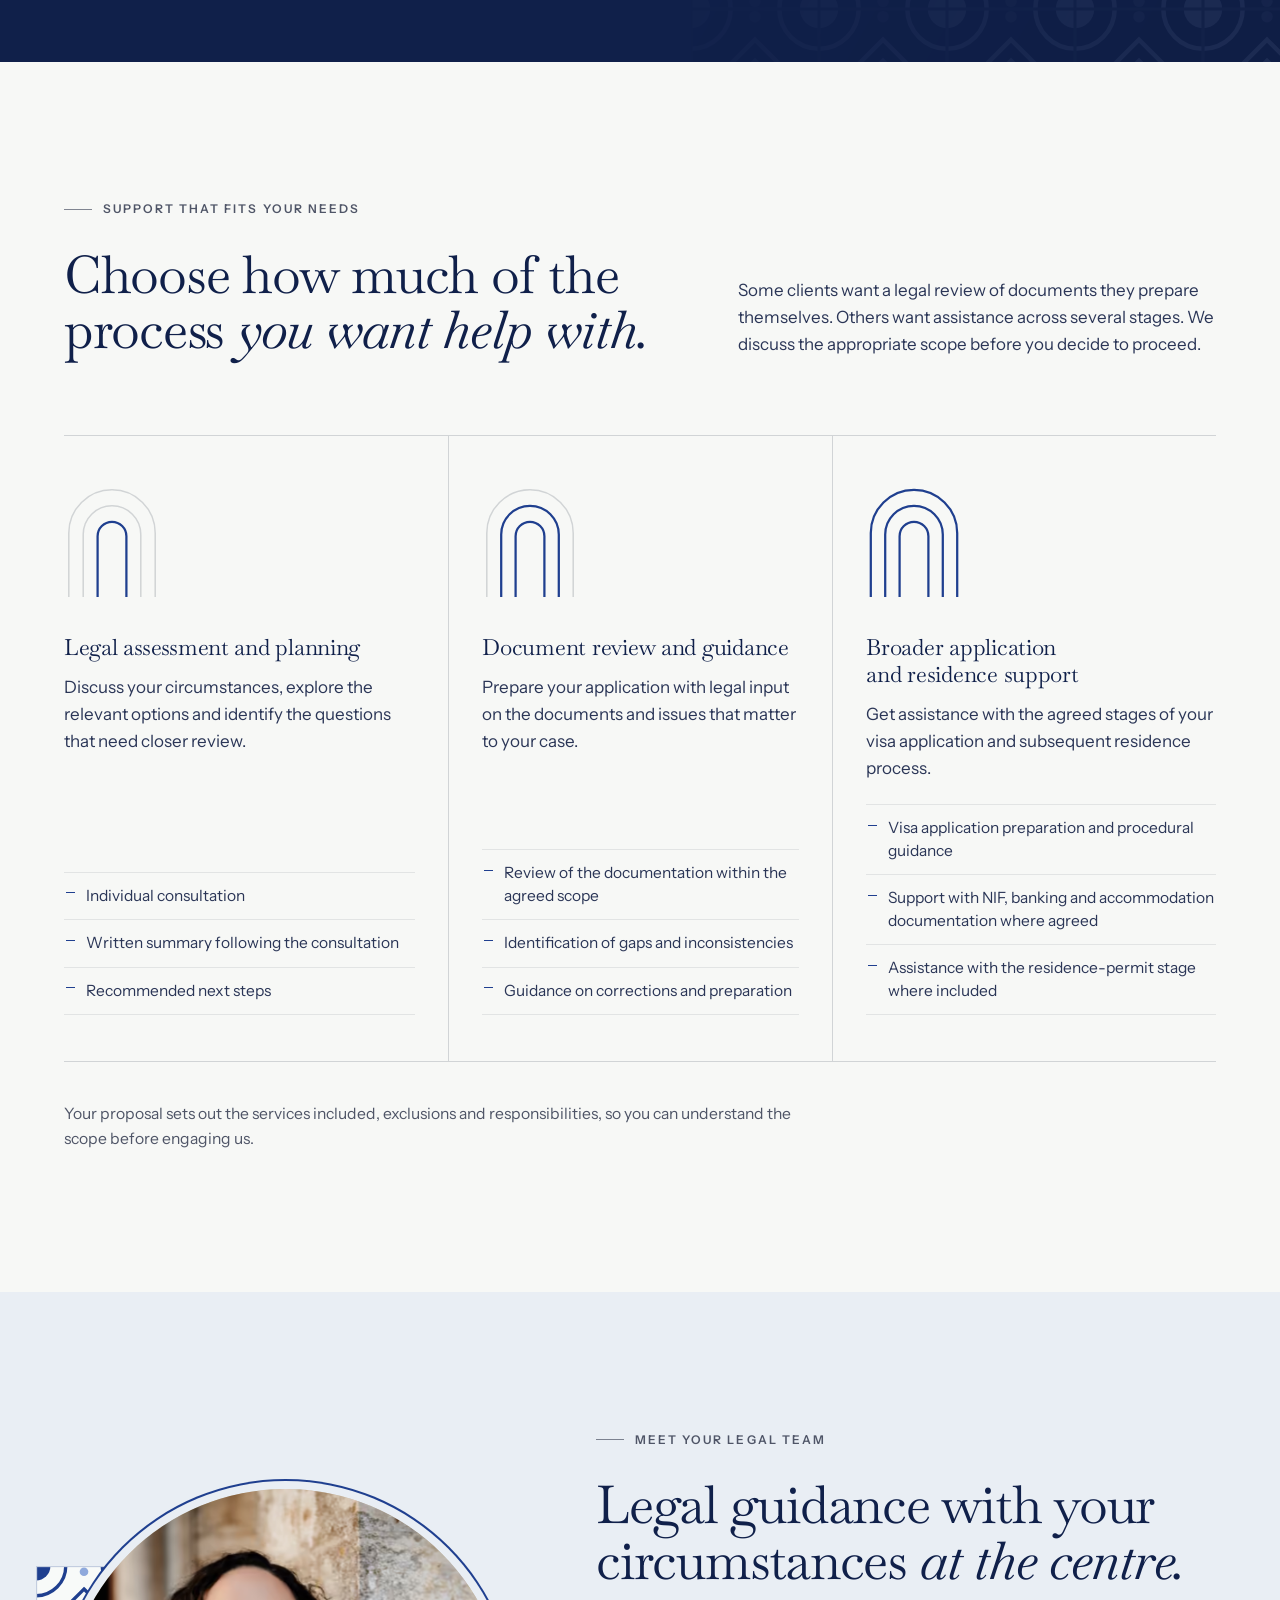
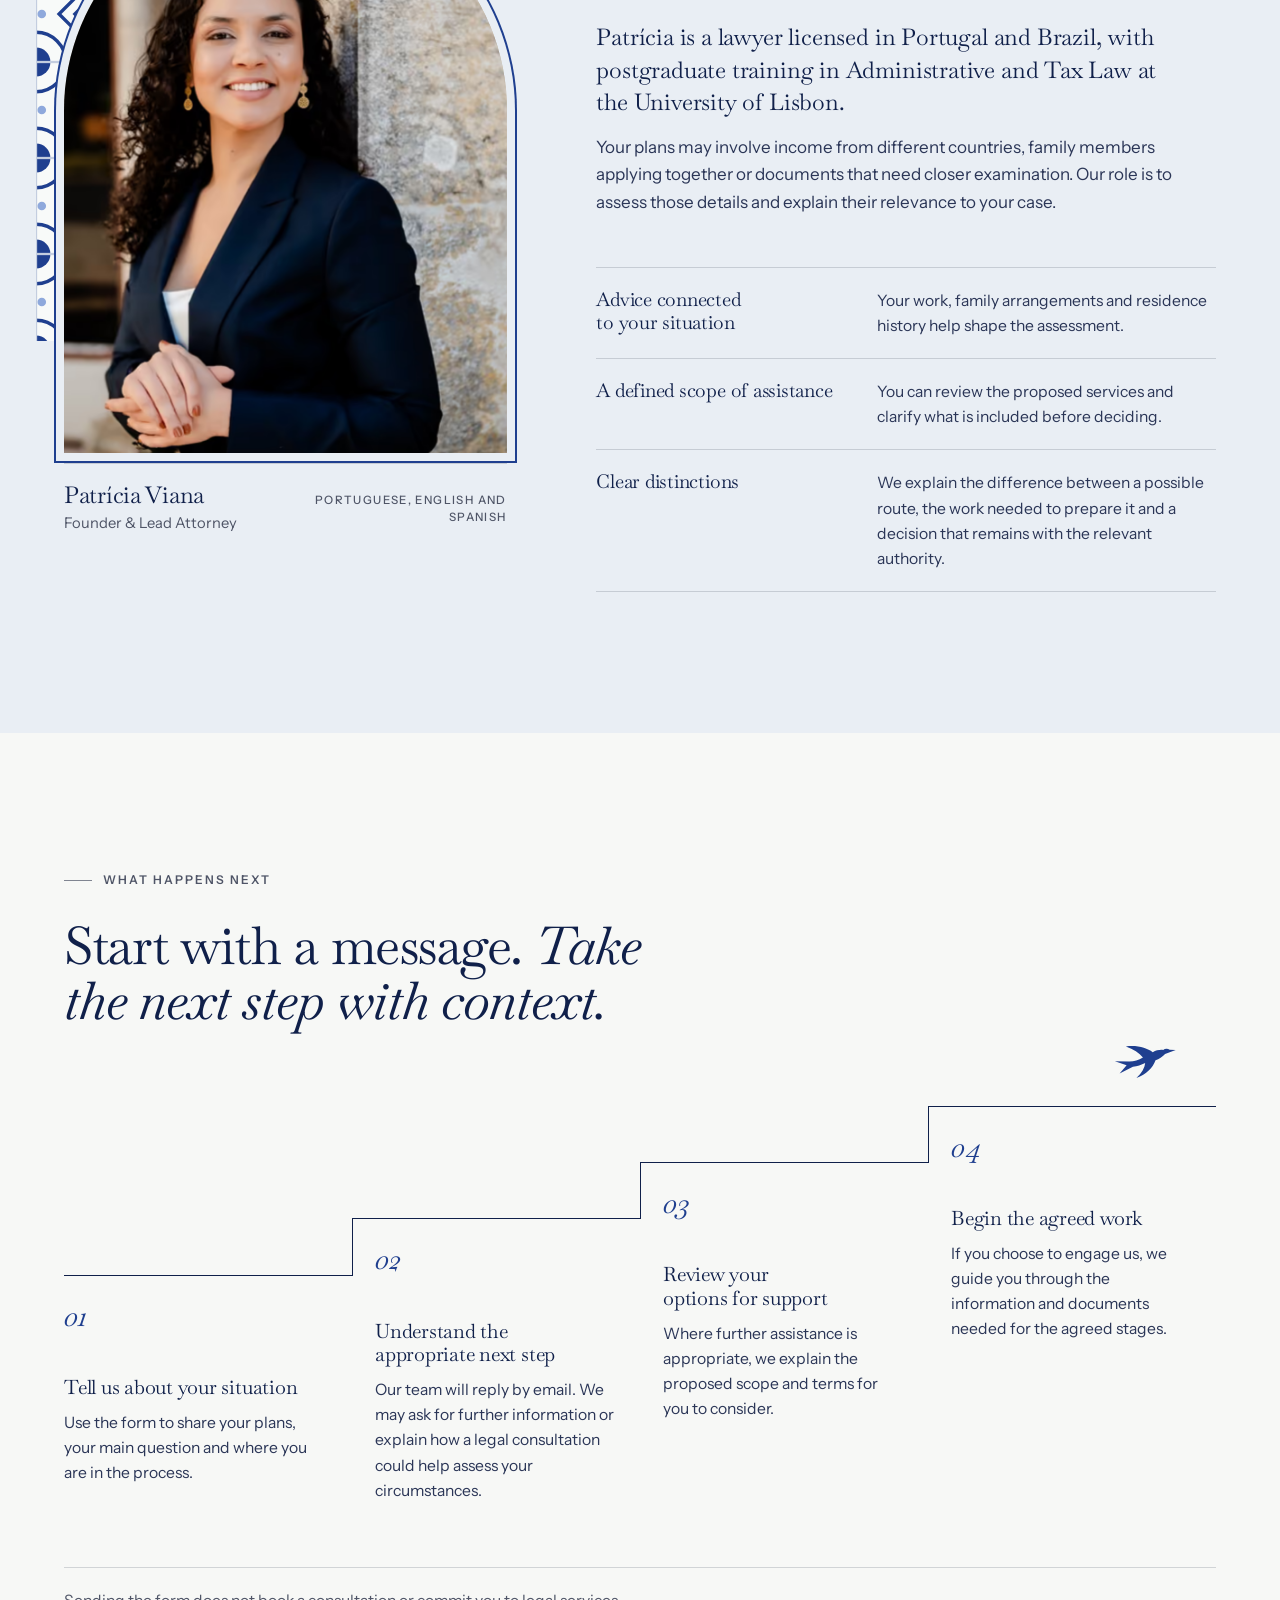
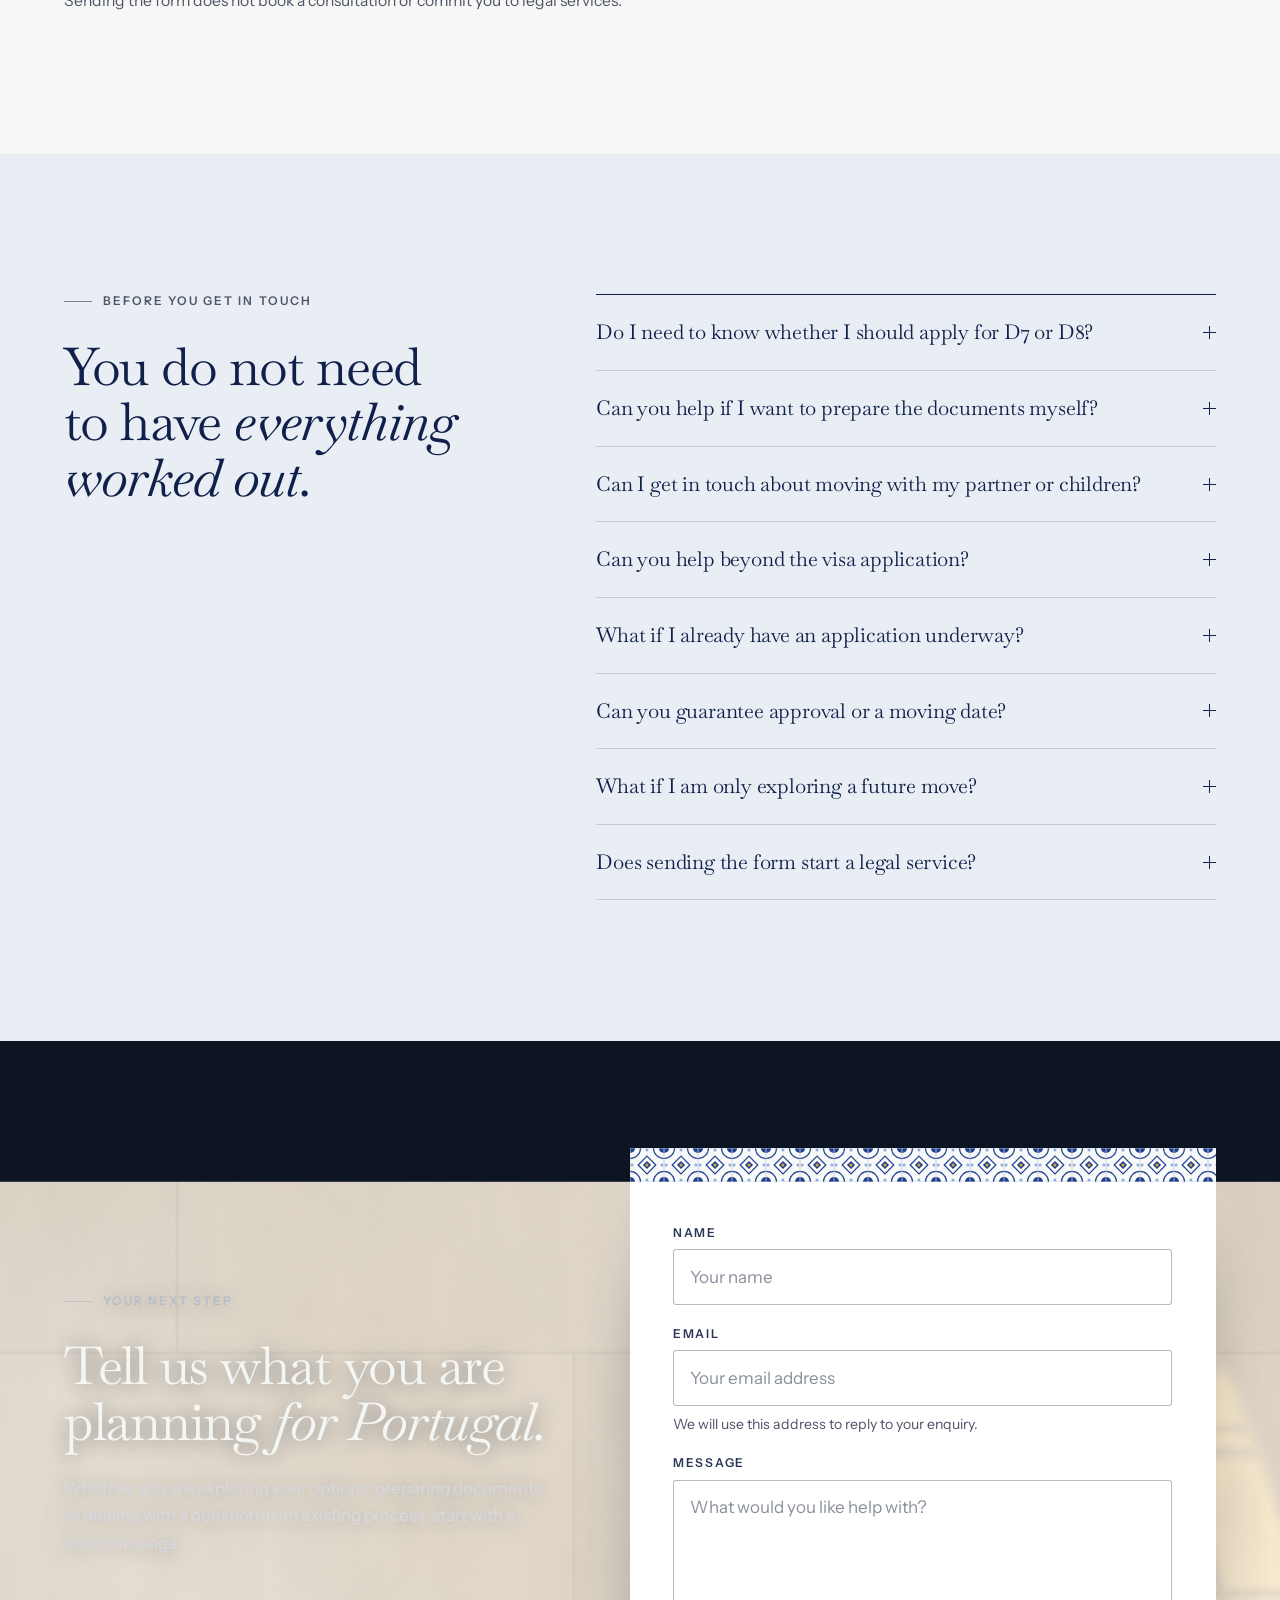
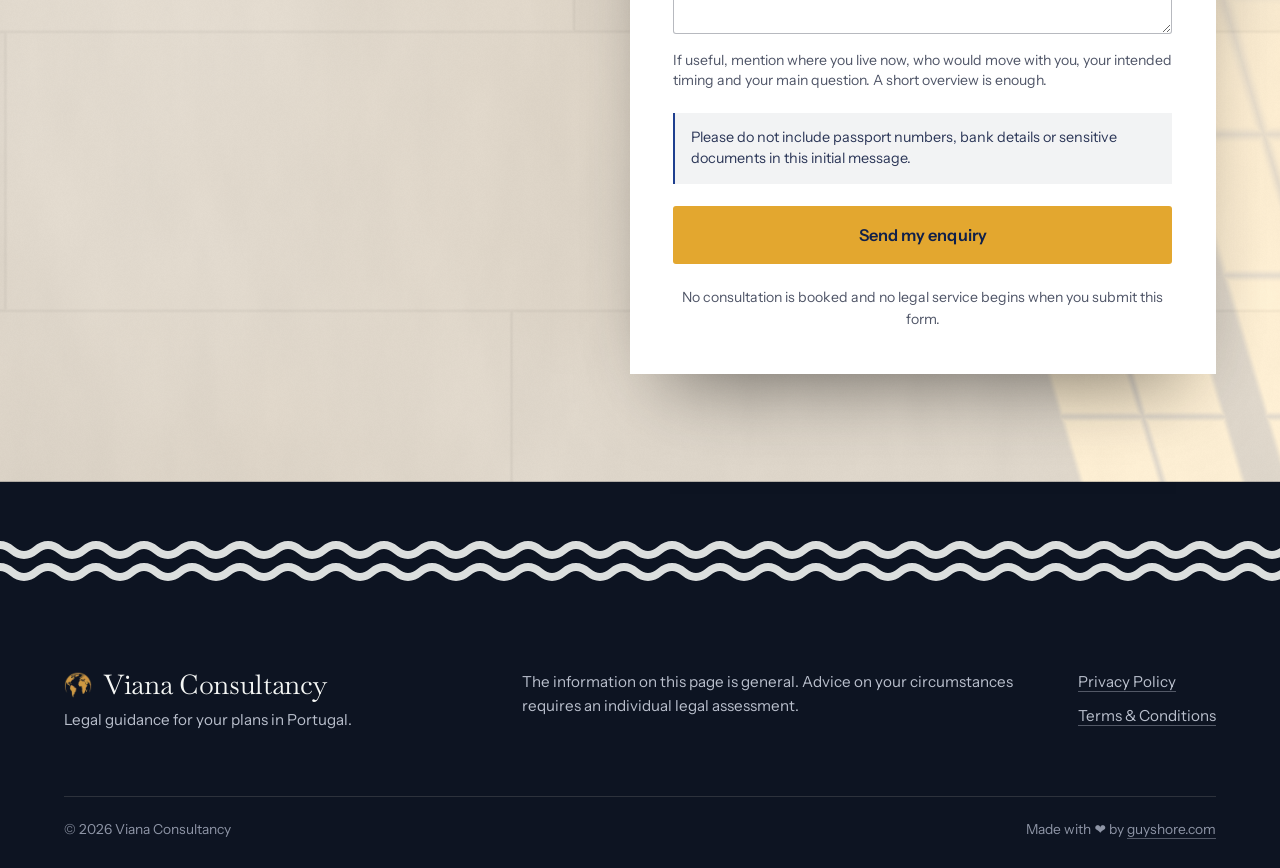
==== commit 319543fa: "Keep only the GTM-NSBRS9XN snippet and push ab_variant to the dataLayer Every GTM, GA4 and Clarity i" ====
--- a/b/index.html
+++ b/b/index.html
@@ -3,6 +3,22 @@
 <head>
   <meta charset="UTF-8">
   <meta name="viewport" content="width=device-width, initial-scale=1">
+  <!-- A/B test: the Edge Function on / rewrites to this file only for variant B, so
+       this page is always "b". The key goes into the dataLayer before the GTM
+       snippet, so GTM's first event already sees it; GTM reads it with a Data Layer Variable
+       "ab_variant". No tag is configured here. -->
+  <script>
+    window.dataLayer = window.dataLayer || [];
+    window.dataLayer.push({ ab_variant: 'b' });
+  </script>
+  <!-- Google Tag Manager GTM-NSBRS9XN: the only tag on the site. GA4, Clarity and any other
+       tool are configured inside the container, never added to the code. -->
+  <script async src="https://www.googletagmanager.com/gtm.js?id=GTM-NSBRS9XN"></script>
+  <script>
+    window.dataLayer = window.dataLayer || [];
+    function gtag(){dataLayer.push(arguments);}
+    gtag('js', new Date());
+  </script>
   <title>D7 &amp; D8 Visa Legal Support in Portugal | Viana Consultancy</title>
   <meta name="description" content="Unsure which visa fits your circumstances, what to prepare or how to plan for your family? Get legal guidance built around your income, work and plans for Portugal.">
   <!-- Page B of the A/B test. It is served under "/" for half of the visitors, so the
@@ -20,8 +36,6 @@
   <link rel="icon" href="/b/img/mark-64.png" sizes="64x64" type="image/png">
   <link rel="apple-touch-icon" href="/b/img/mark-180.png">
 
-  <link rel="preconnect" href="https://www.googletagmanager.com">
-  <link rel="preconnect" href="https://www.clarity.ms">
   <link rel="preload" href="/b/fonts/Baskervville-normal.woff2" as="font" type="font/woff2" crossorigin>
   <link rel="preload" href="/b/fonts/InstrumentSans-normal.woff2" as="font" type="font/woff2" crossorigin>
   <link rel="stylesheet" href="/b/css/b.css">
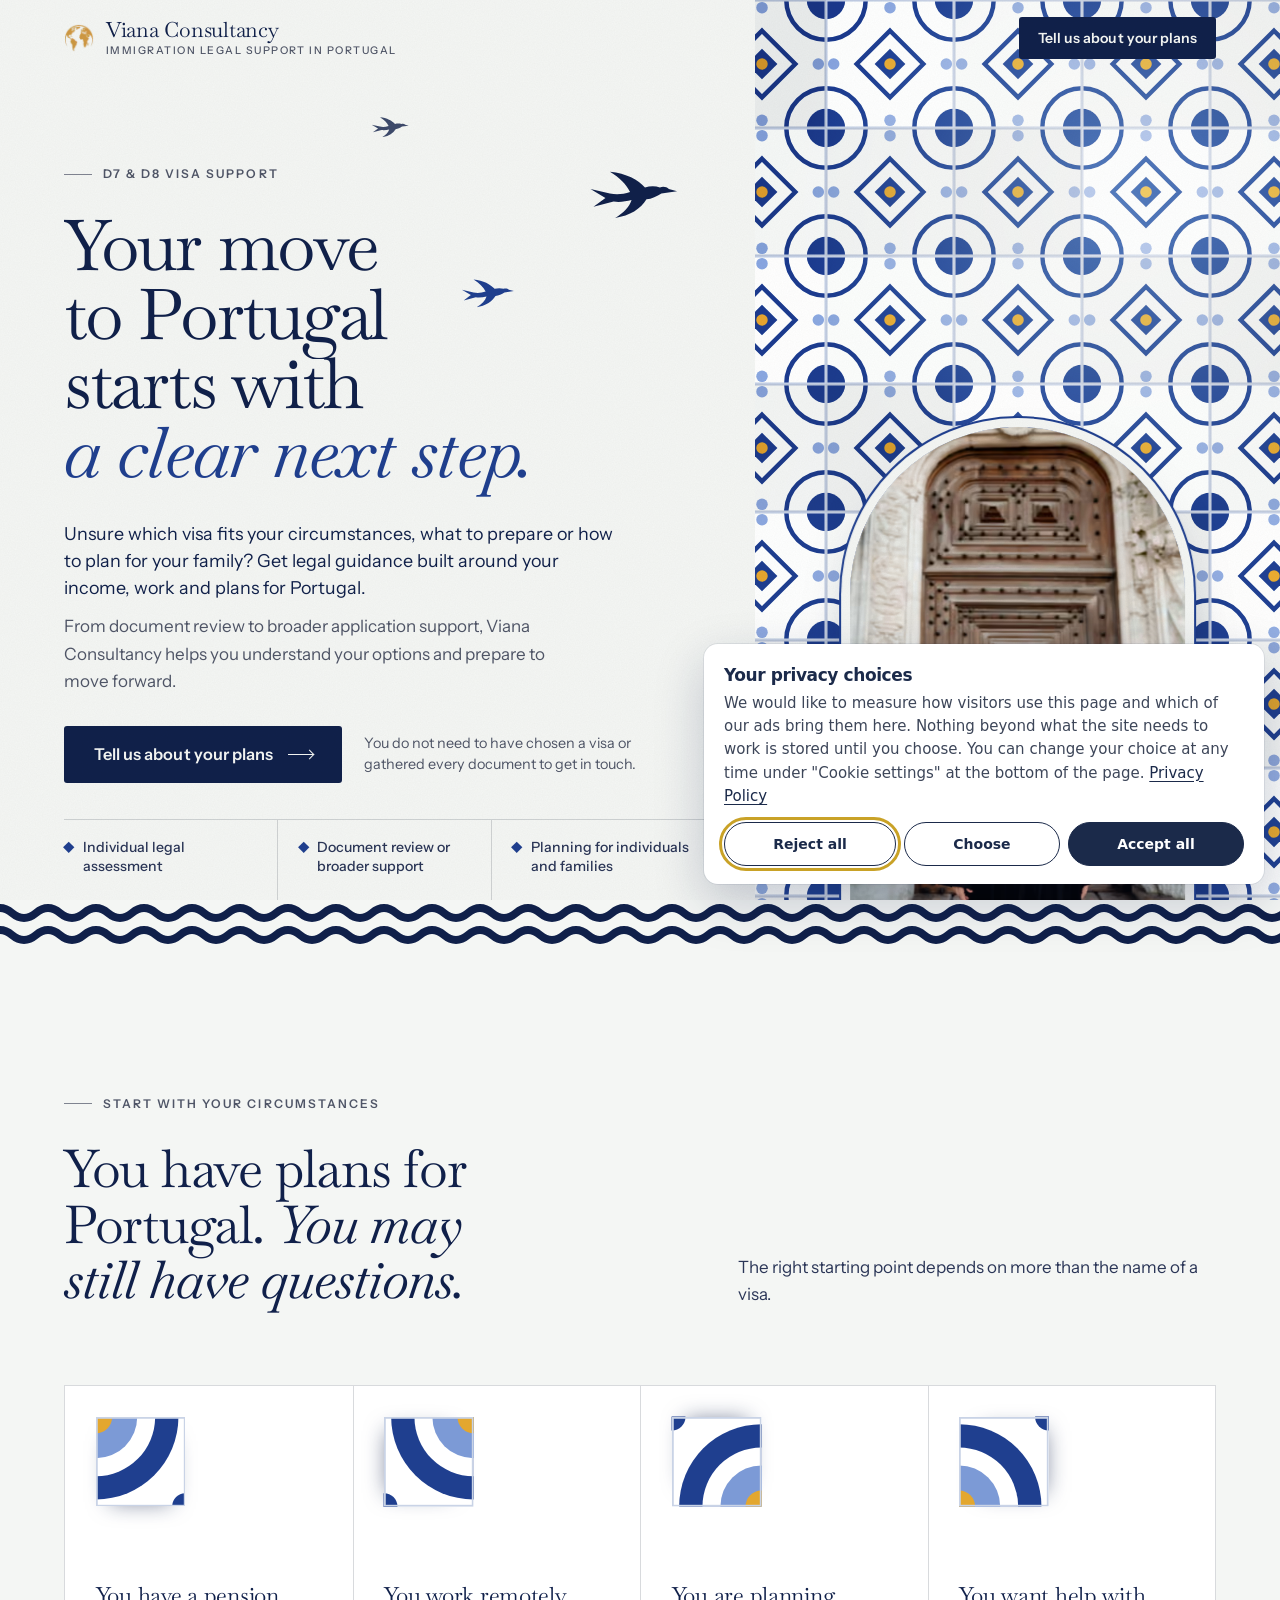
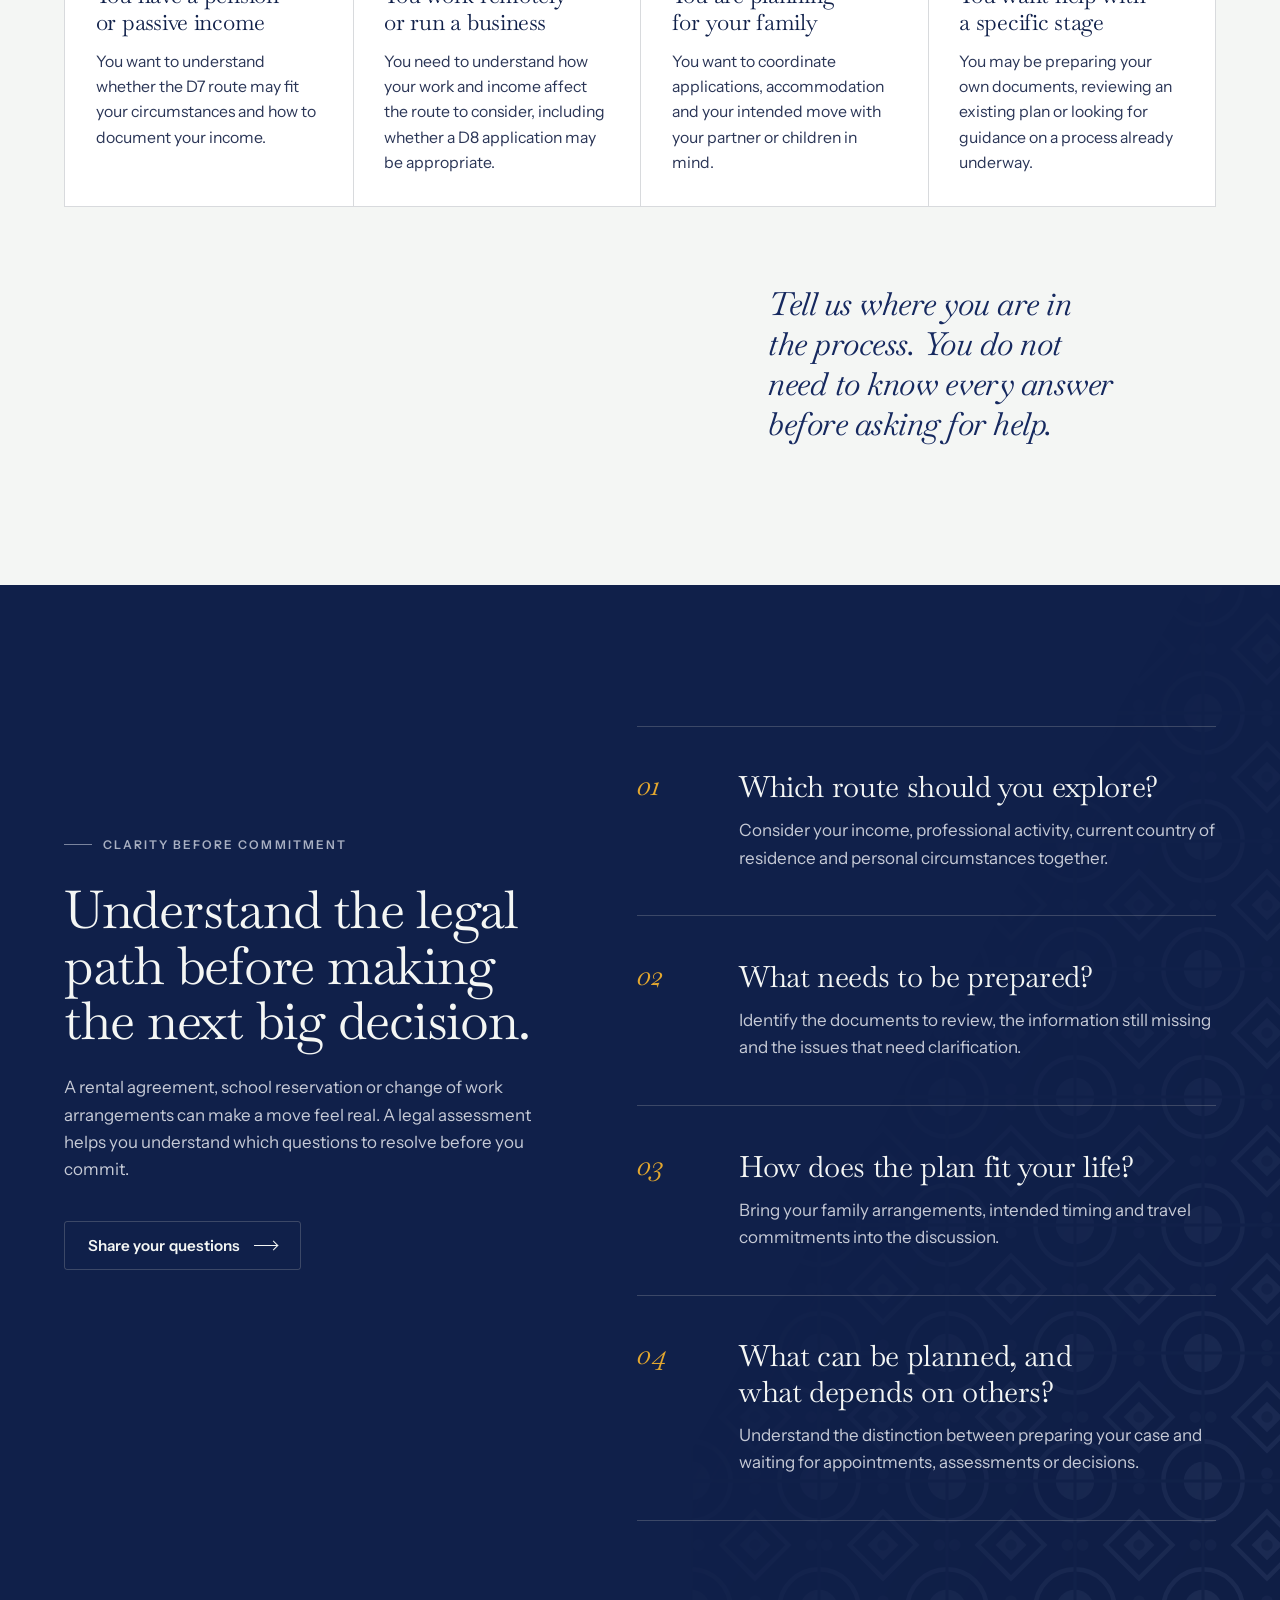
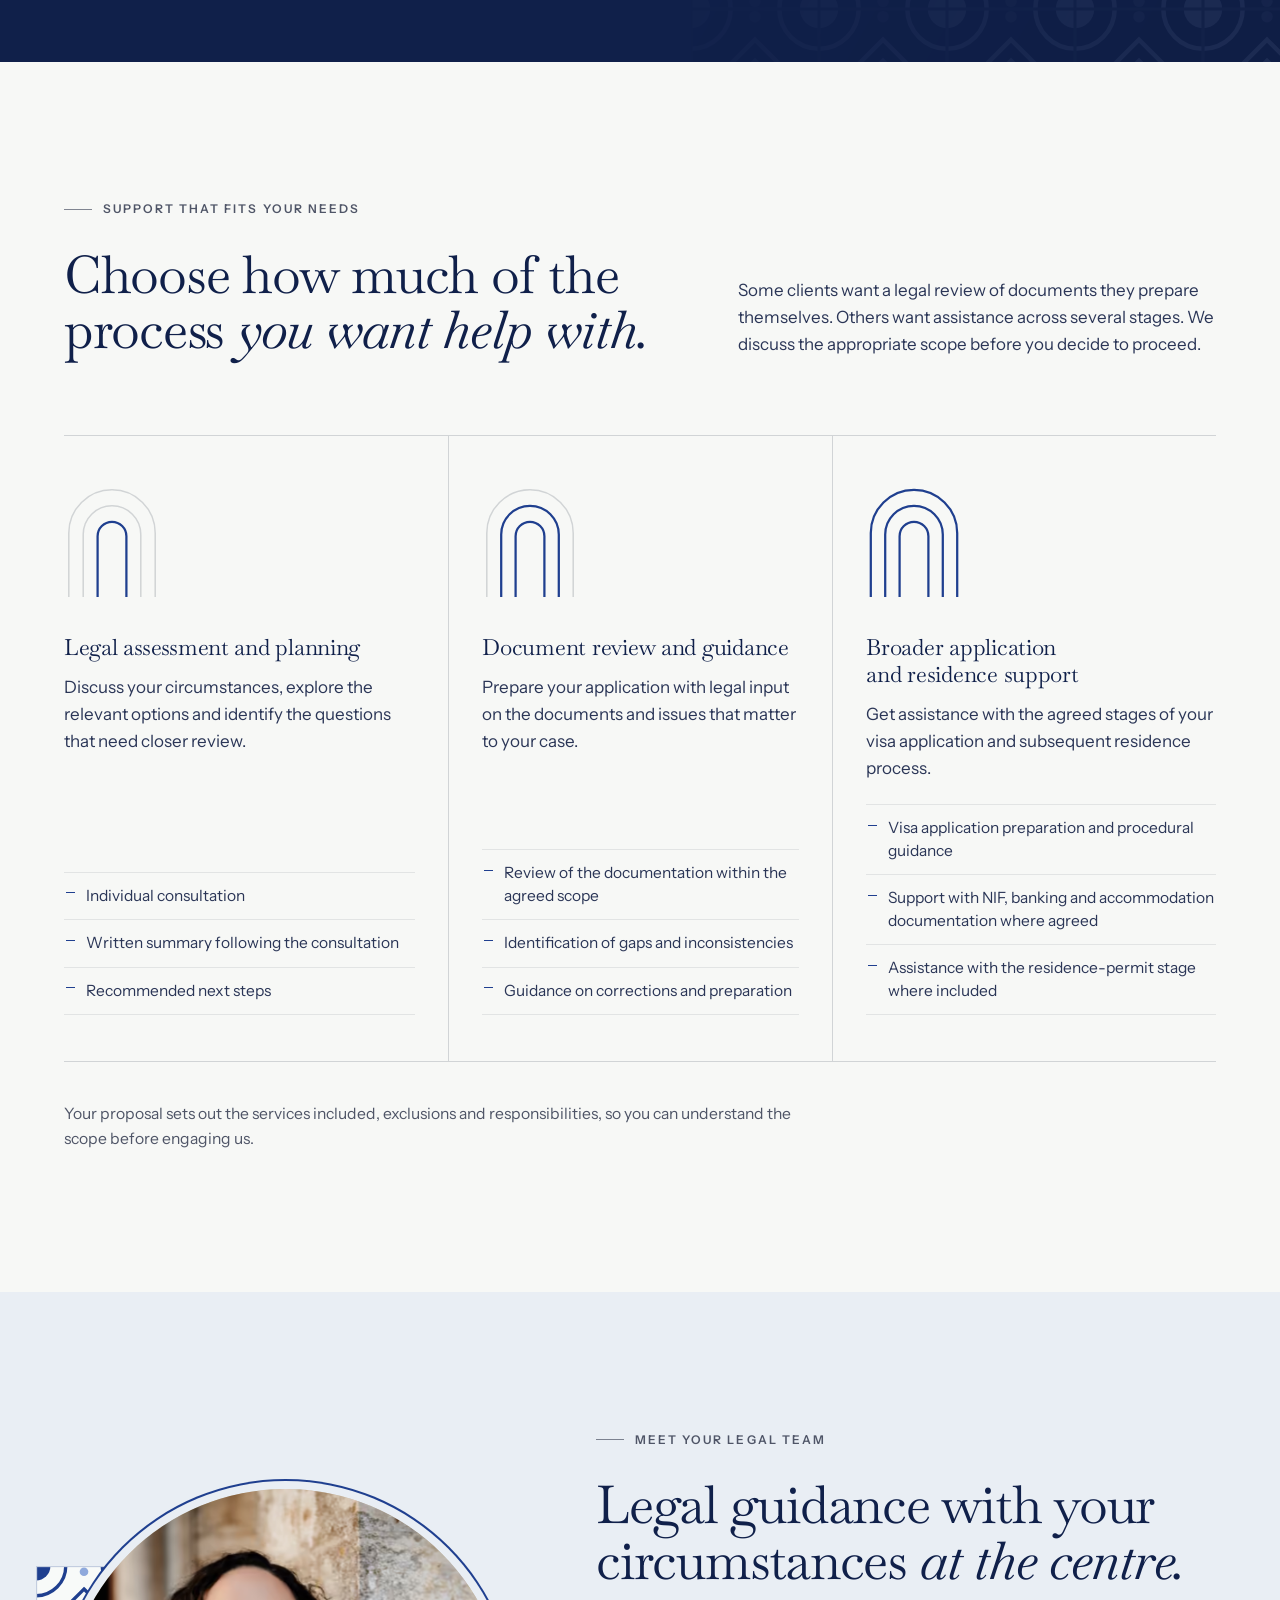
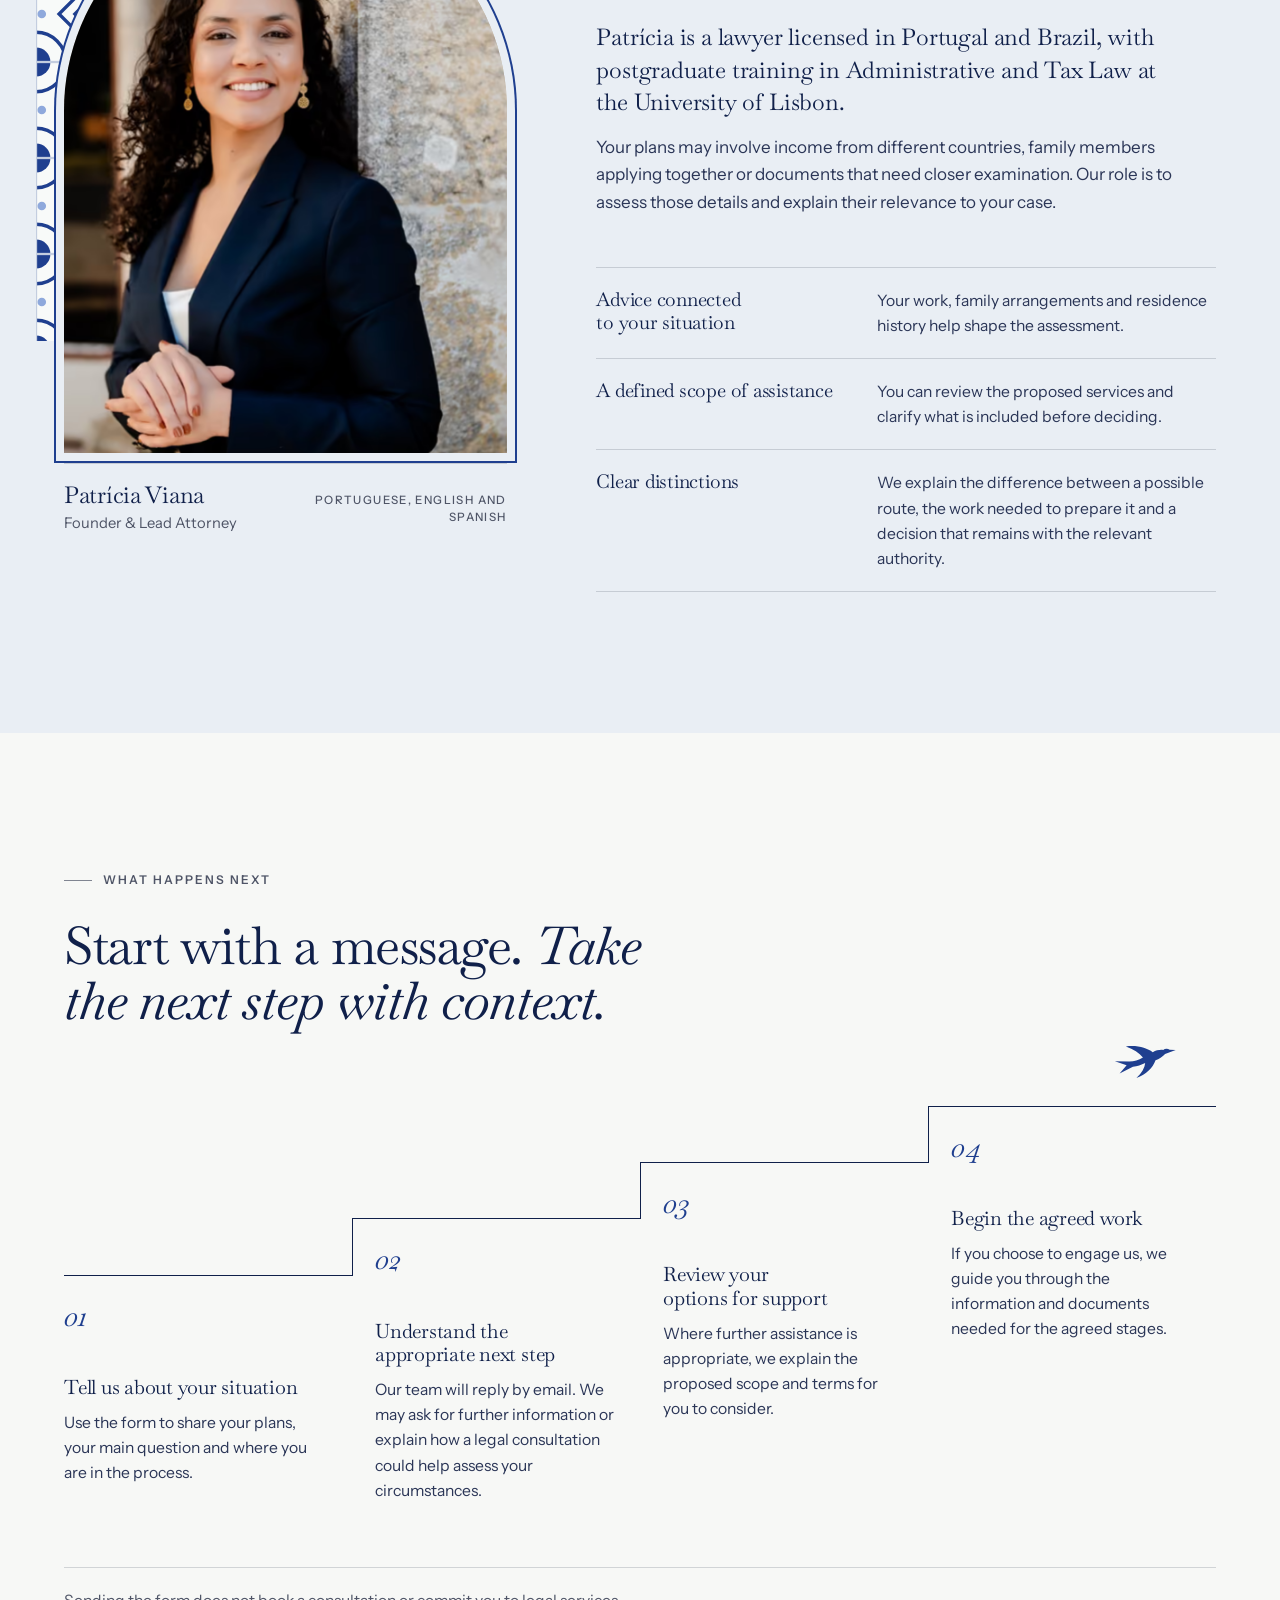
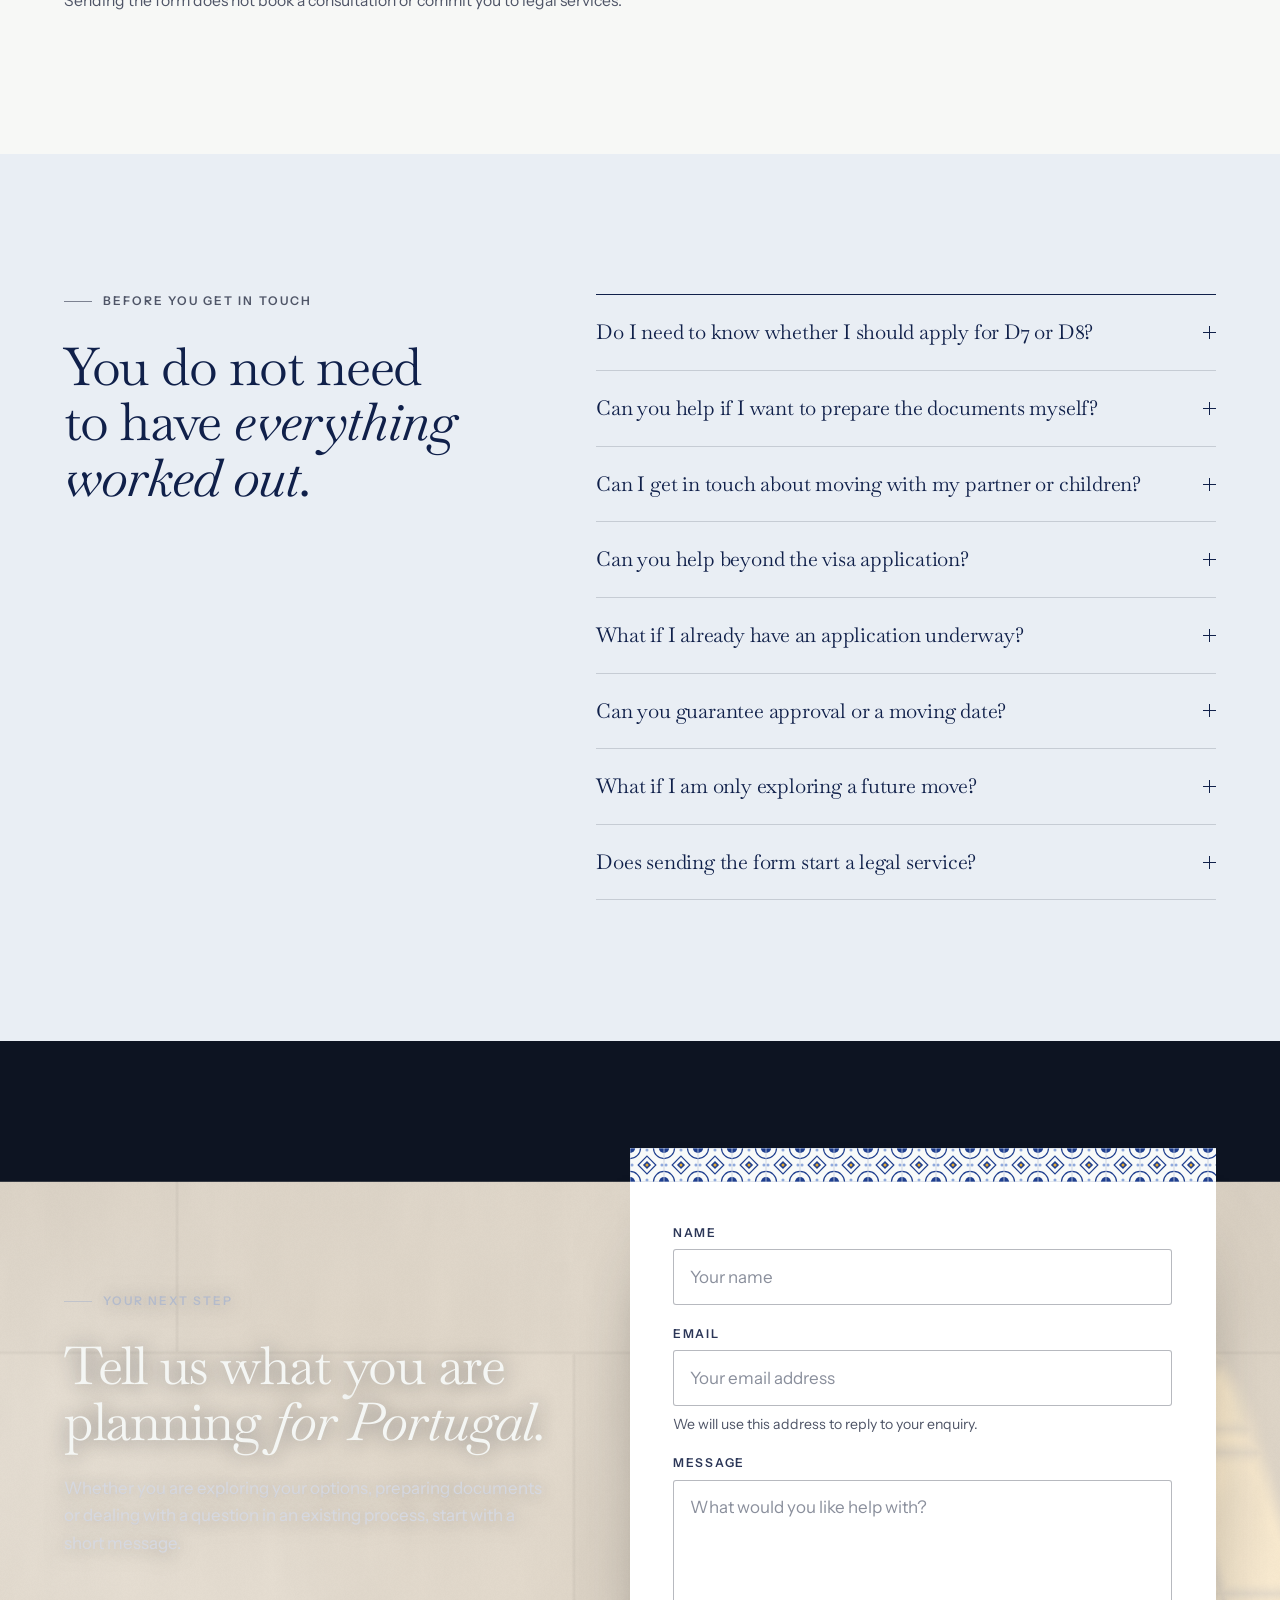
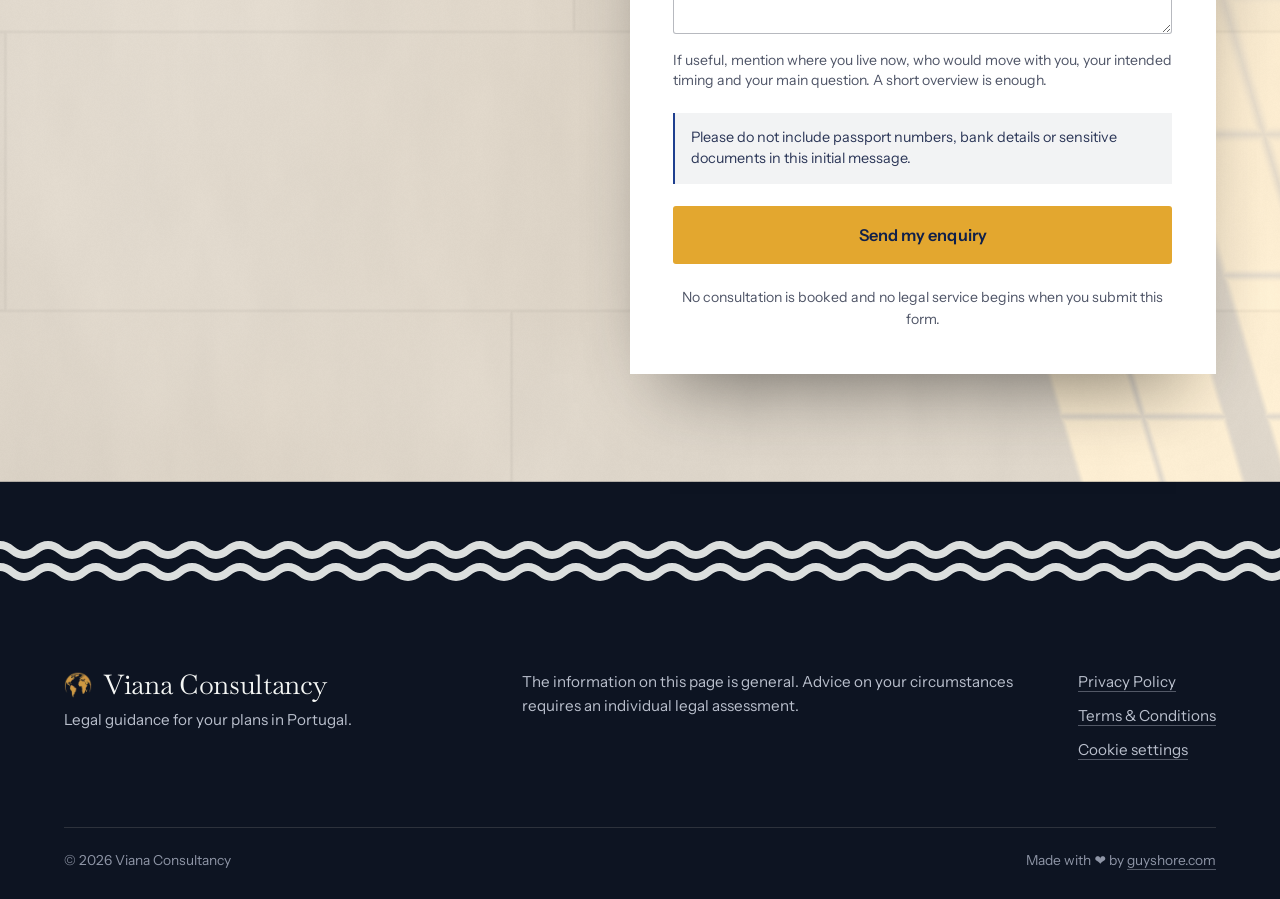
==== commit 772e082d: "Add a cookie banner with Consent Mode and a generate_lead event on lead forms Every page now sets Go" ====
--- a/b/index.html
+++ b/b/index.html
@@ -3,6 +3,29 @@
 <head>
   <meta charset="UTF-8">
   <meta name="viewport" content="width=device-width, initial-scale=1">
+  <!-- Consent Mode: everything denied until the visitor chooses in the banner (/consent.js).
+       A saved choice (localStorage "va_consent", 12 months) is restored here, before GTM loads,
+       so no tag ever runs ahead of it. -->
+  <script>
+    window.dataLayer = window.dataLayer || [];
+    function gtag(){dataLayer.push(arguments);}
+    gtag('consent', 'default', {
+      ad_storage: 'denied', ad_user_data: 'denied', ad_personalization: 'denied',
+      analytics_storage: 'denied', wait_for_update: 500
+    });
+    gtag('set', 'ads_data_redaction', true);
+    (function () {
+      try {
+        var c = JSON.parse(localStorage.getItem('va_consent') || 'null');
+        if (!c || c.v !== 1 || Date.now() - c.t >= 31536000000) return;
+        var ad = c.marketing ? 'granted' : 'denied';
+        gtag('consent', 'update', {
+          analytics_storage: c.analytics ? 'granted' : 'denied',
+          ad_storage: ad, ad_user_data: ad, ad_personalization: ad
+        });
+      } catch (e) {}
+    })();
+  </script>
   <!-- A/B test: the Edge Function on / rewrites to this file only for variant B, so
        this page is always "b". The key goes into the dataLayer before the GTM
        snippet, so GTM's first event already sees it; GTM reads it with a Data Layer Variable
@@ -393,7 +416,7 @@
         </header>
 
         <div class="card" id="enquiry">
-          <form class="form" id="enquiry-form" novalidate data-source="page-b">
+          <form class="form" id="enquiry-form" novalidate data-source="page-b" data-form-id="visa_b_enquiry">
             <div class="field">
               <label for="f-name">Name</label>
               <input id="f-name" name="name" type="text" autocomplete="name" placeholder="Your name" required aria-describedby="e-name">
@@ -445,6 +468,7 @@
       <nav class="foot__links" aria-label="Legal">
         <a href="/privacy.html">Privacy Policy</a>
         <a href="/terms.html">Terms &amp; Conditions</a>
+        <a href="#" data-consent-open>Cookie settings</a>
       </nav>
     </div>
     <div class="wrap foot__base">
@@ -452,5 +476,7 @@
       <p>Made with ❤️ by <a href="https://guyshore.com" target="_blank" rel="noopener">guyshore.com</a></p>
     </div>
   </footer>
+  <!-- Cookie banner and consent updates; the defaults are set in <head>. -->
+  <script src="/consent.js" defer></script>
 </body>
 </html>
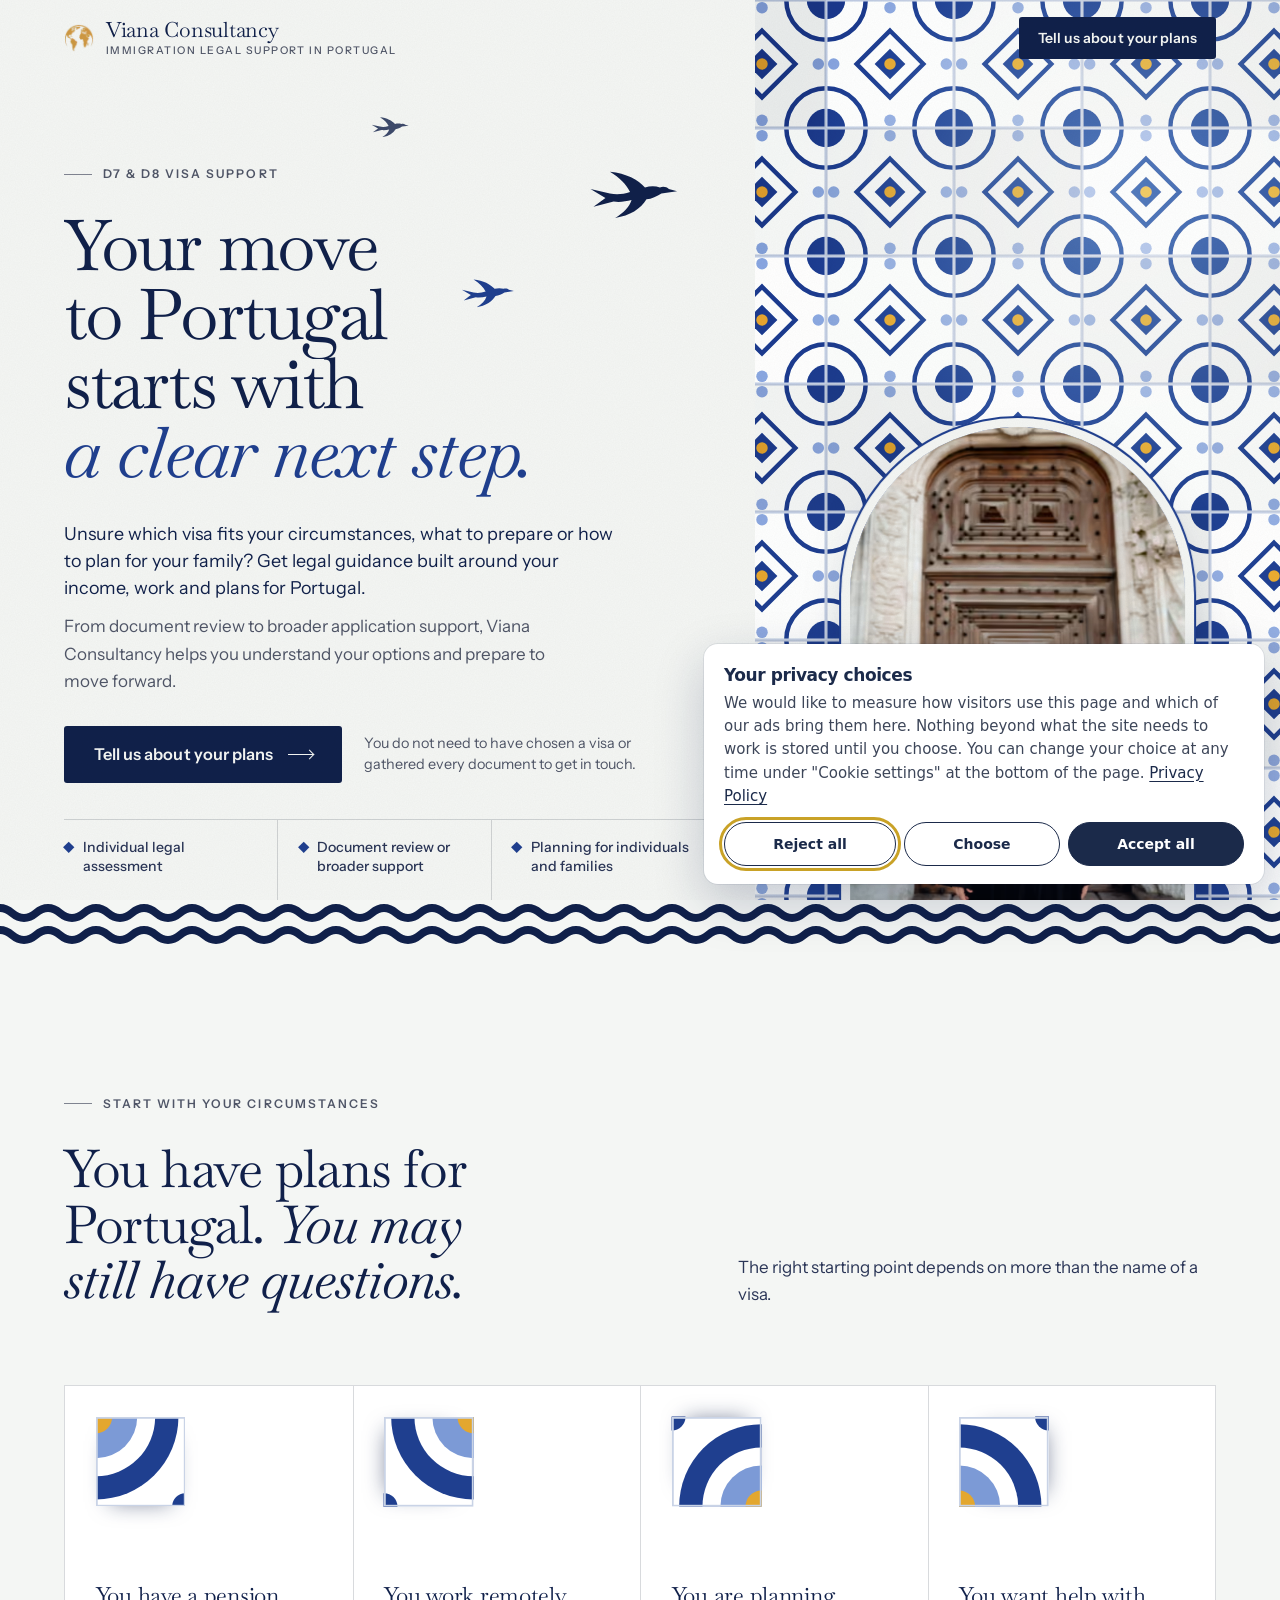
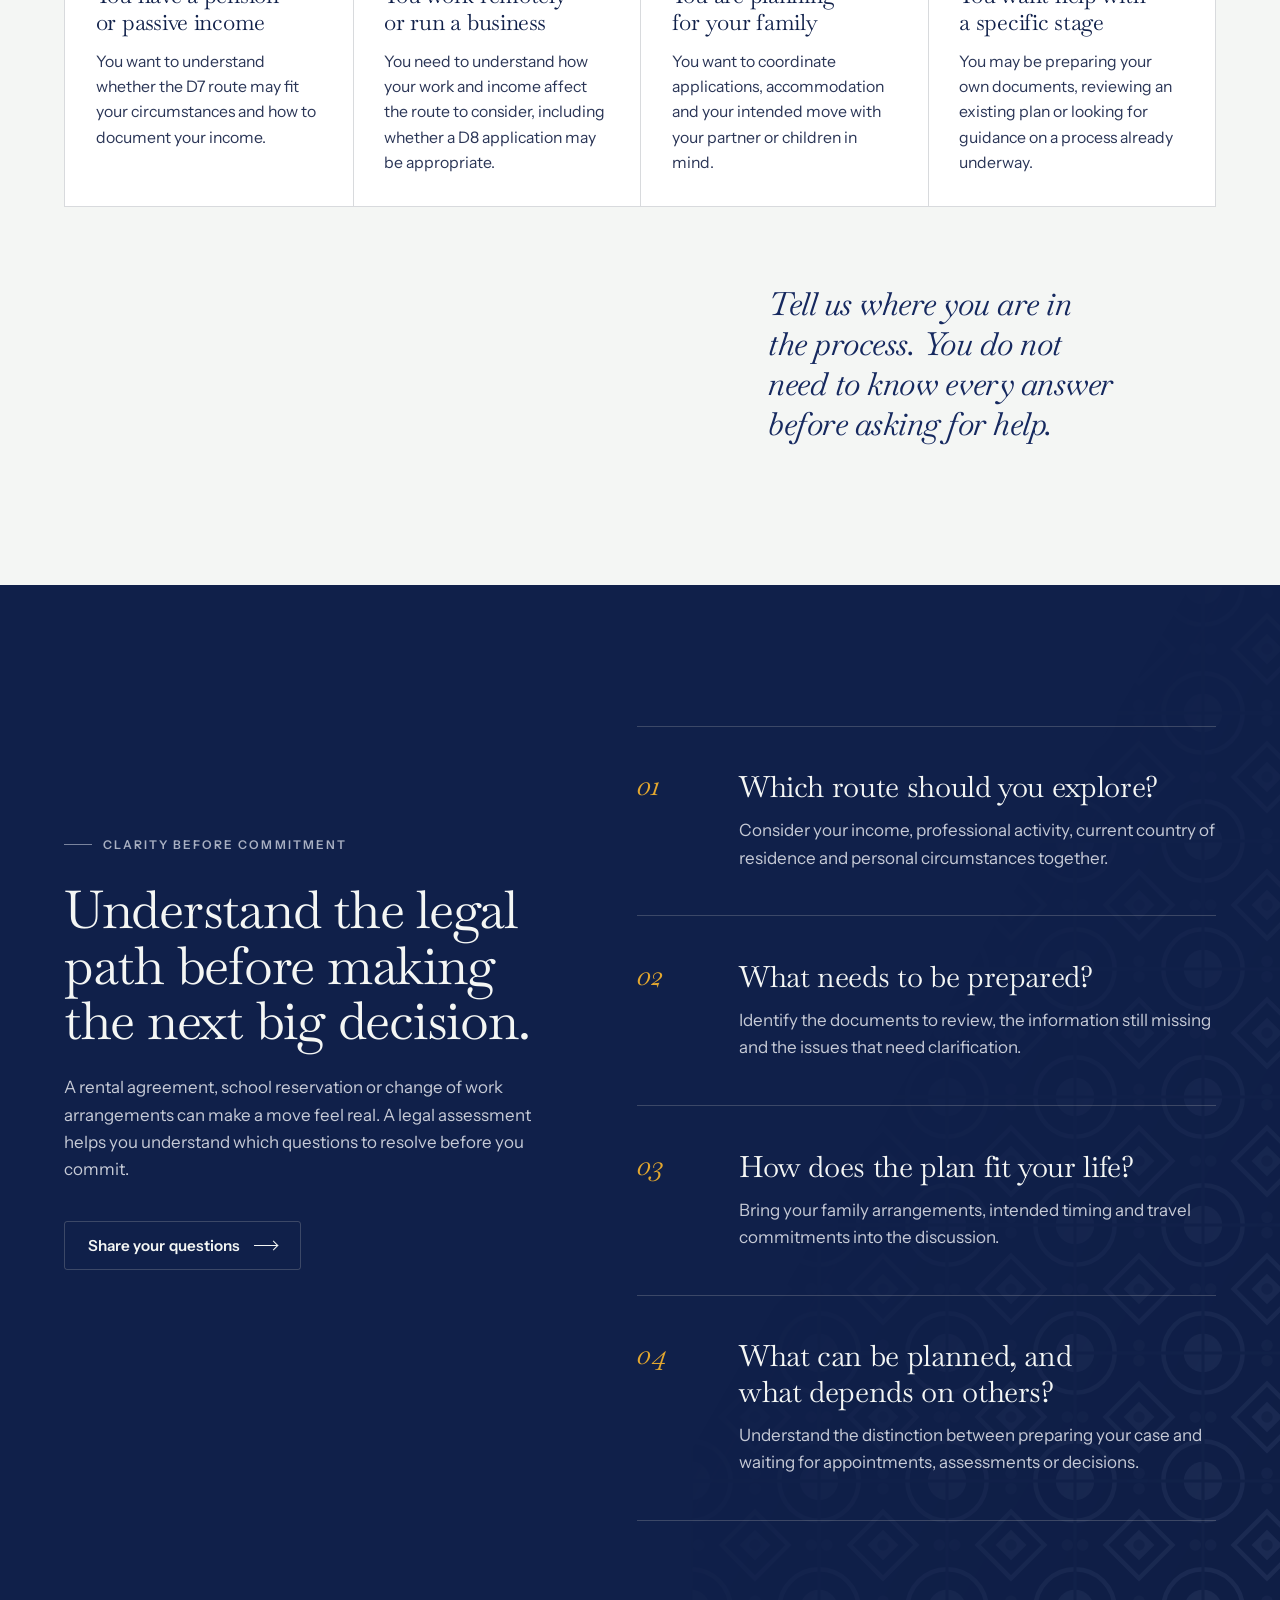
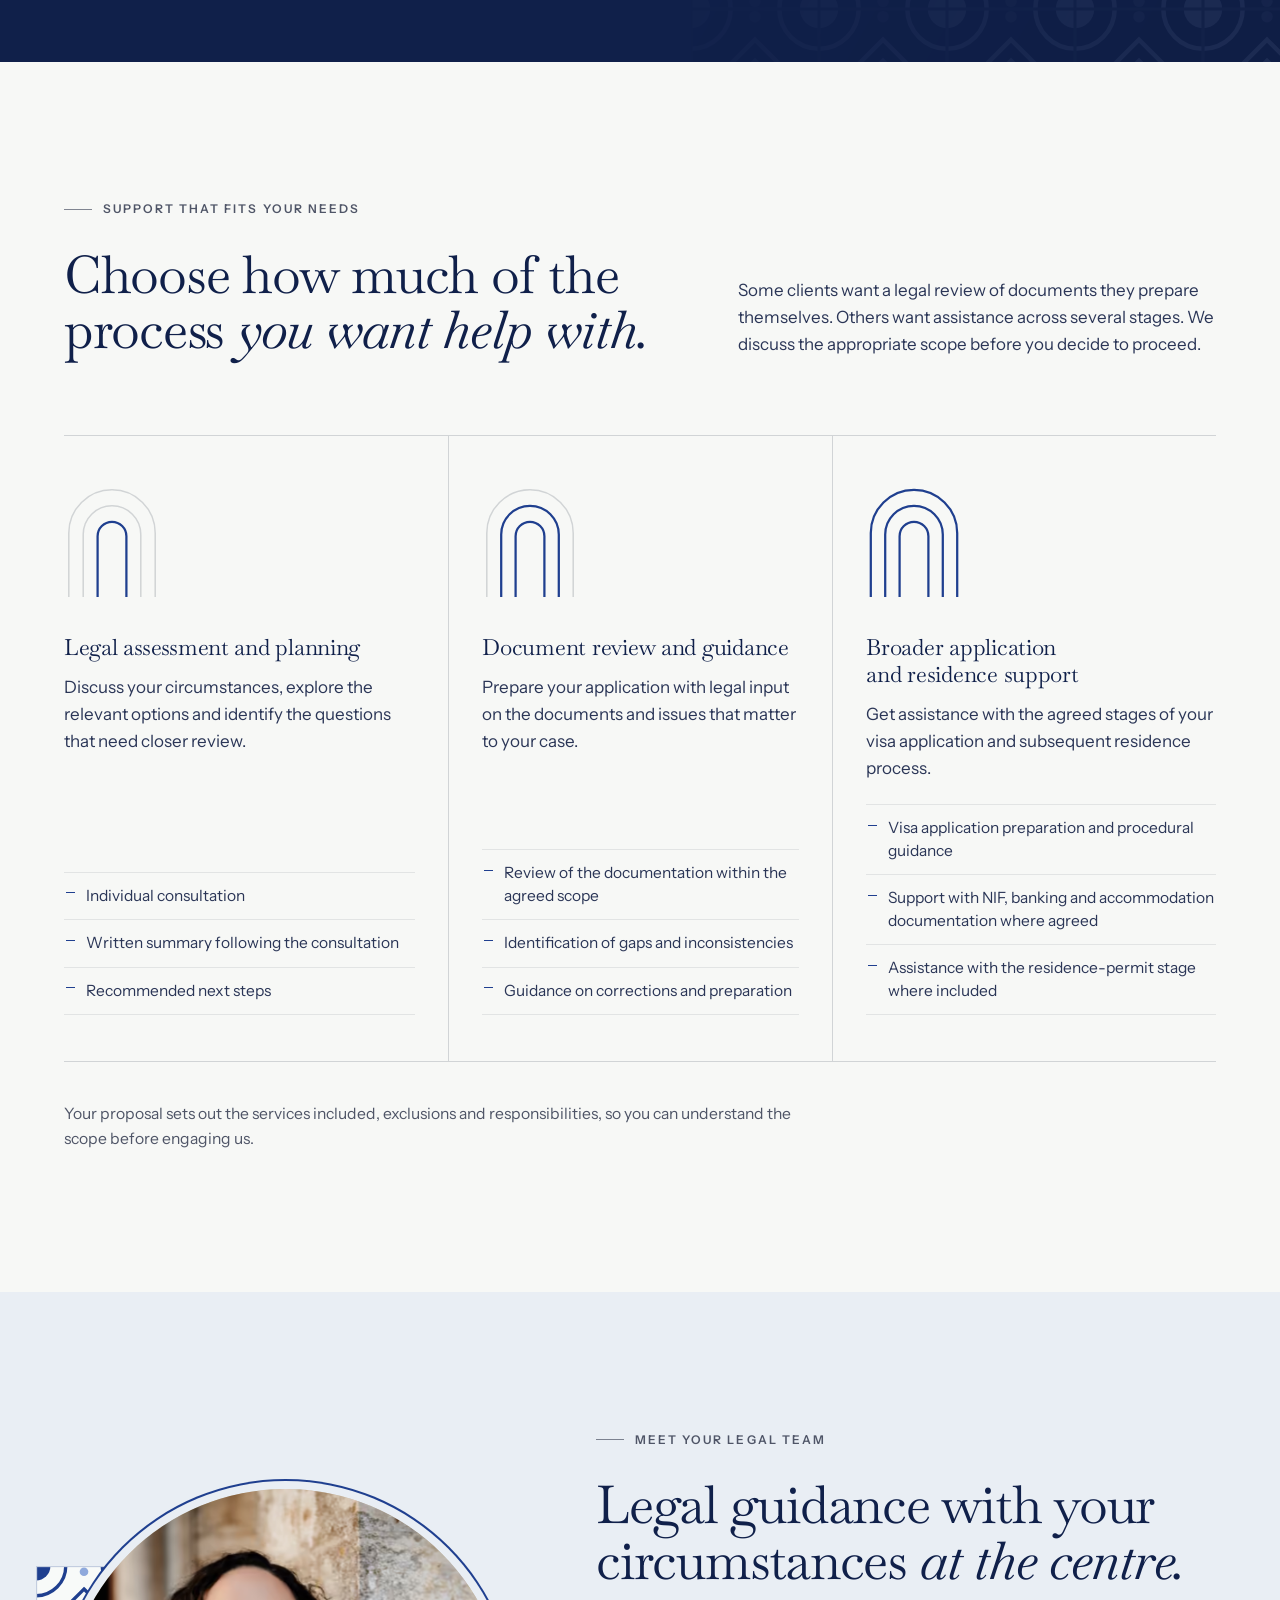
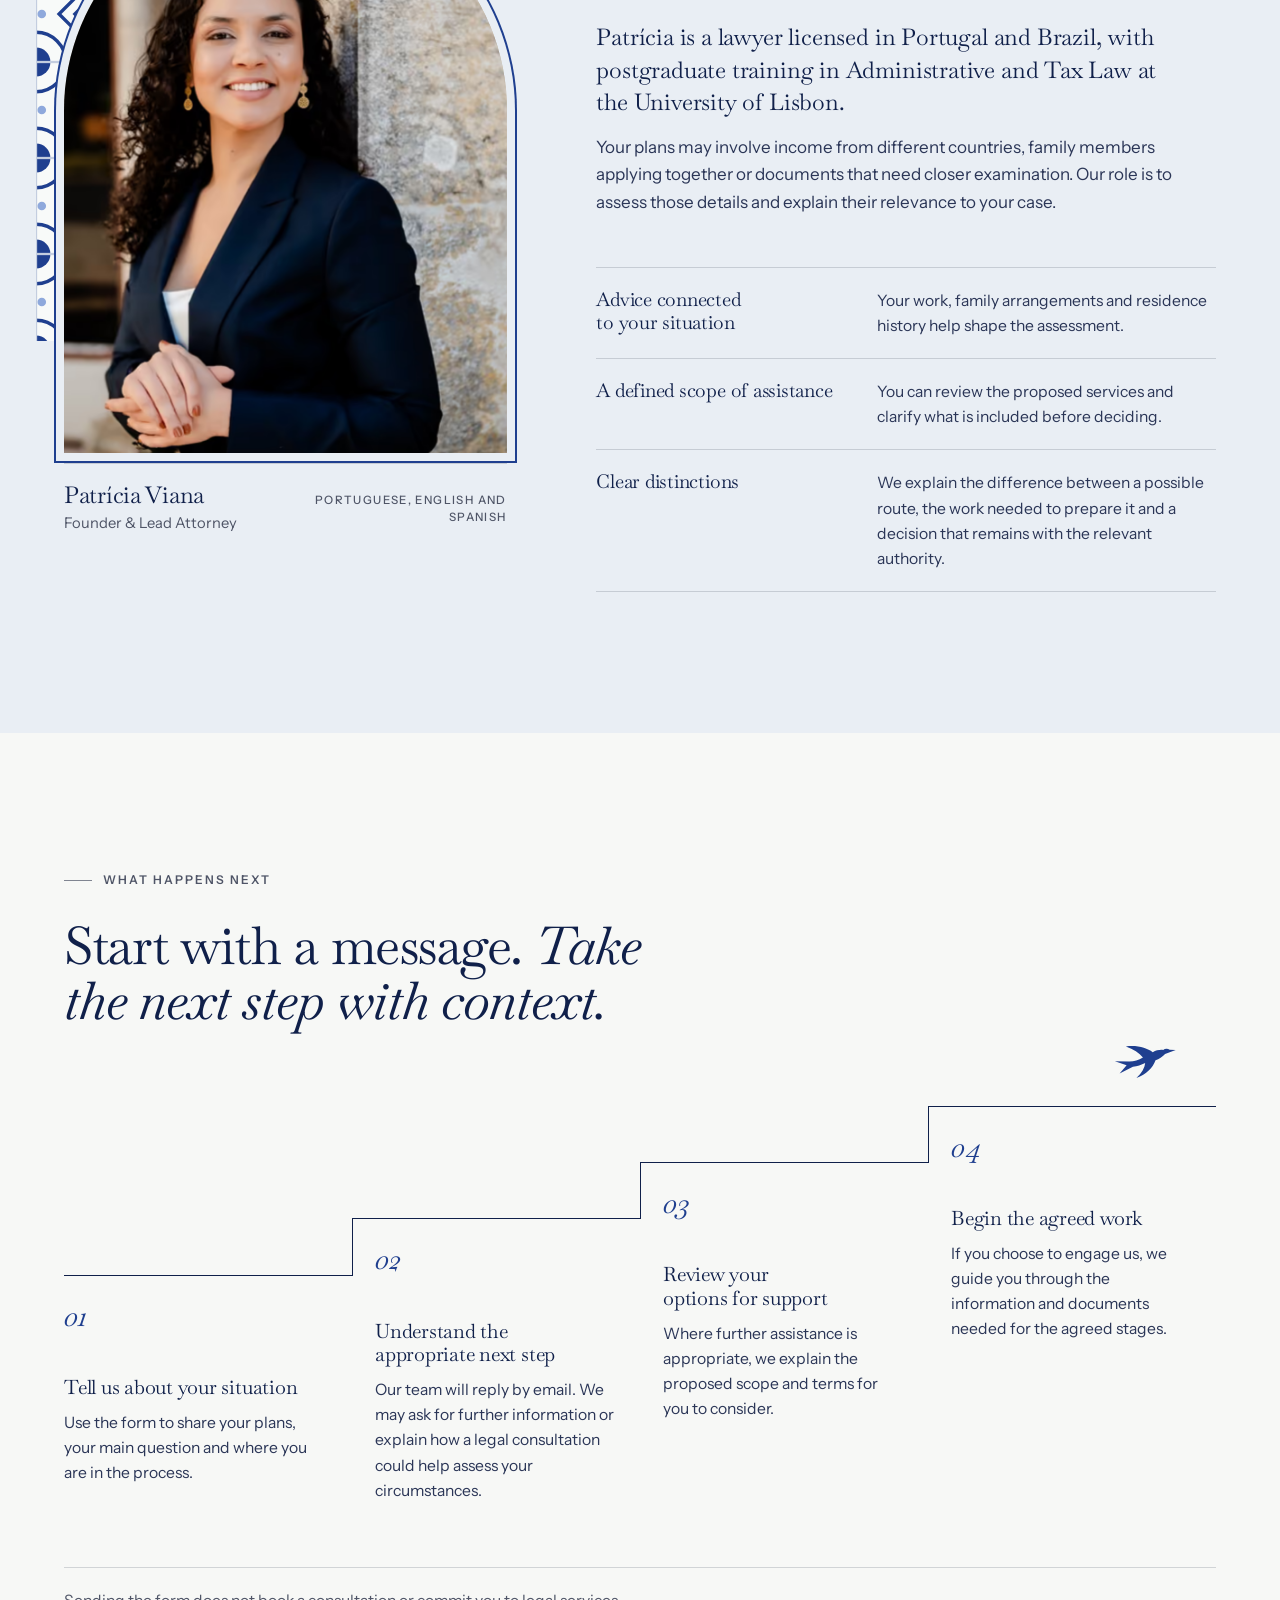
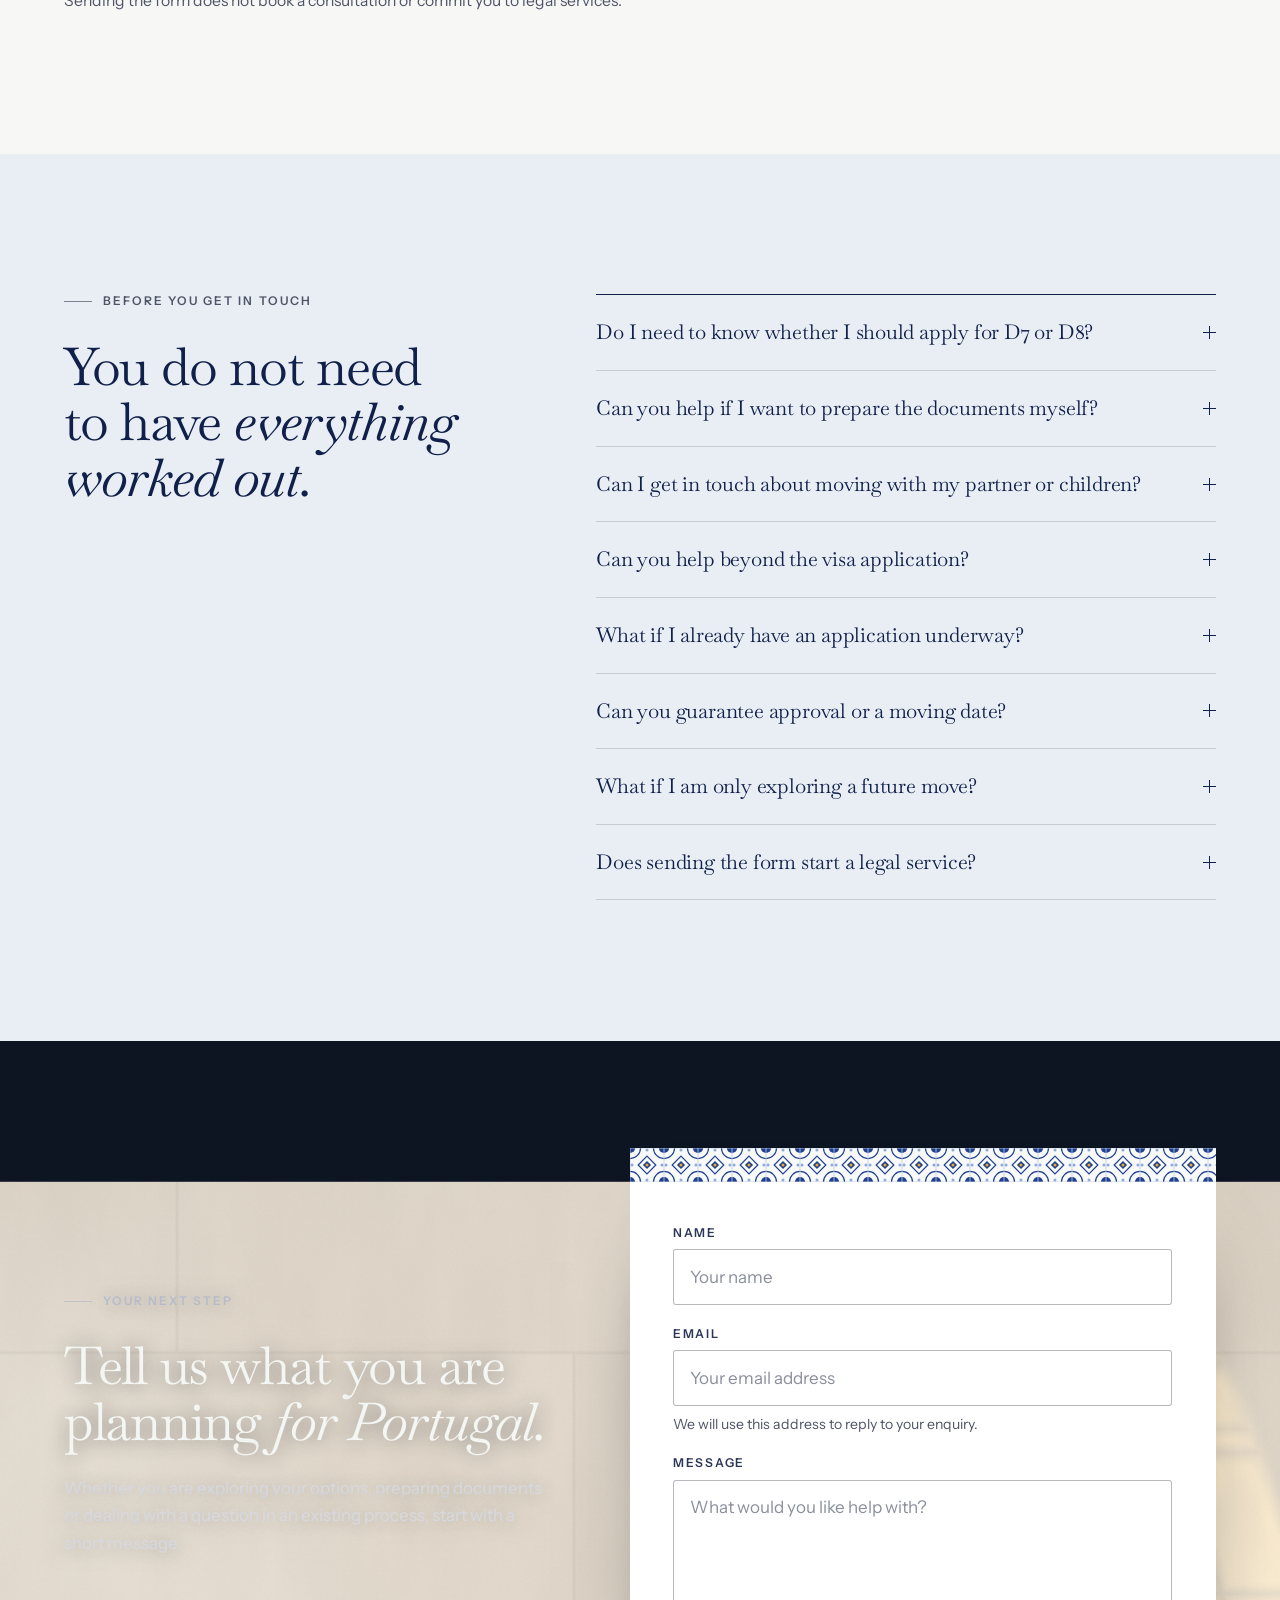
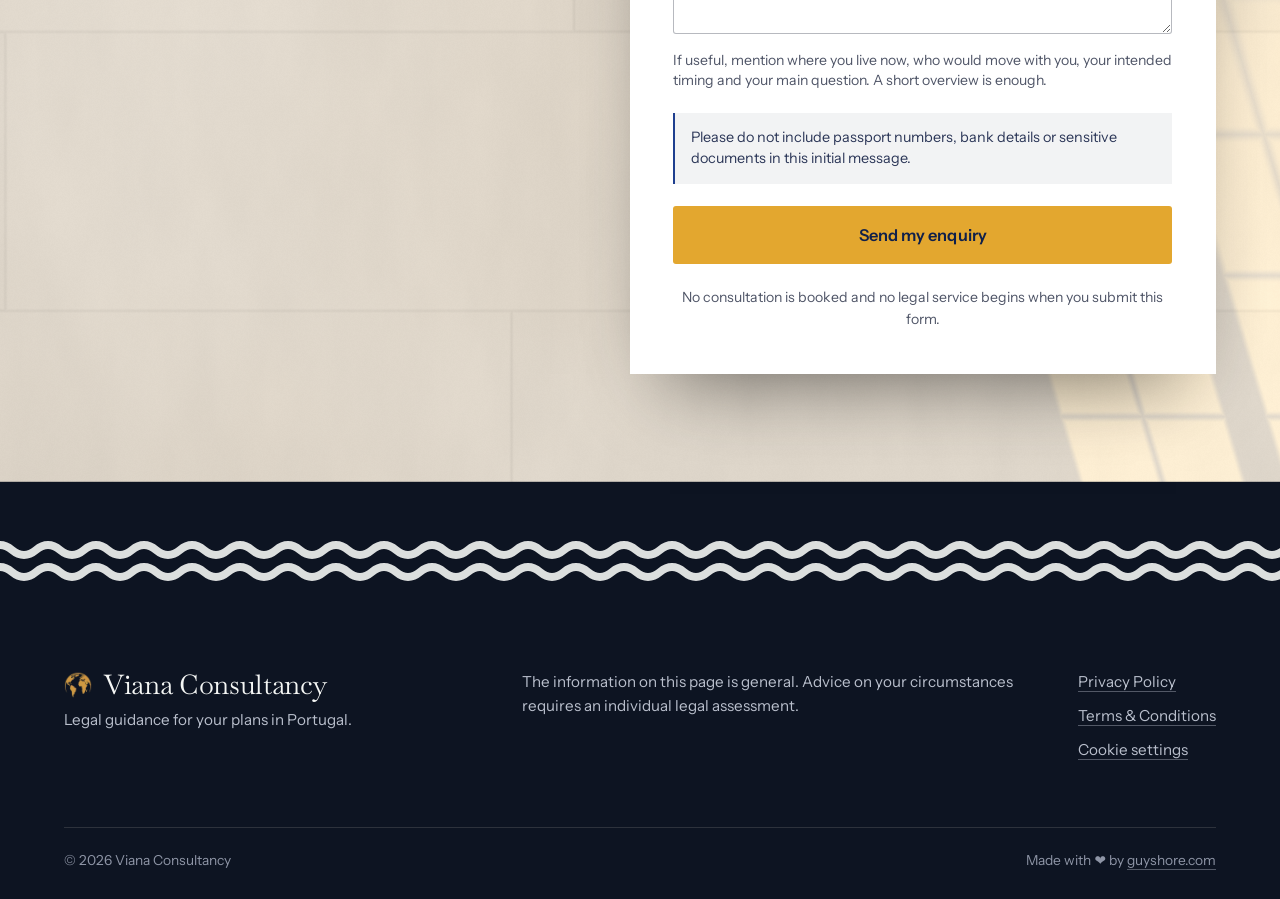
==== commit 994aeba1: "Swap page B copy per Google Ads search term With ?term=<slug> in the URL, b/js/terms.js replaces pag" ====
--- a/b/index.html
+++ b/b/index.html
@@ -456,6 +456,11 @@
         </div>
       </div>
     </section>
+    <!-- Copy per Google Ads search term: with ?term=<slug> in the URL, /b/js/terms.js swaps
+         the texts above for that term's copy before the first paint. It is written in only
+         for those visits, as a blocking same-origin script, so no one sees the default copy
+         flash; without "term" (or with an unknown one) the page keeps the copy above. -->
+    <script>if (/[?&]term=/.test(location.search)) document.write('<script src="/b/js/terms.js"><\/script>');</script>
   </main>
 
   <footer class="foot">
